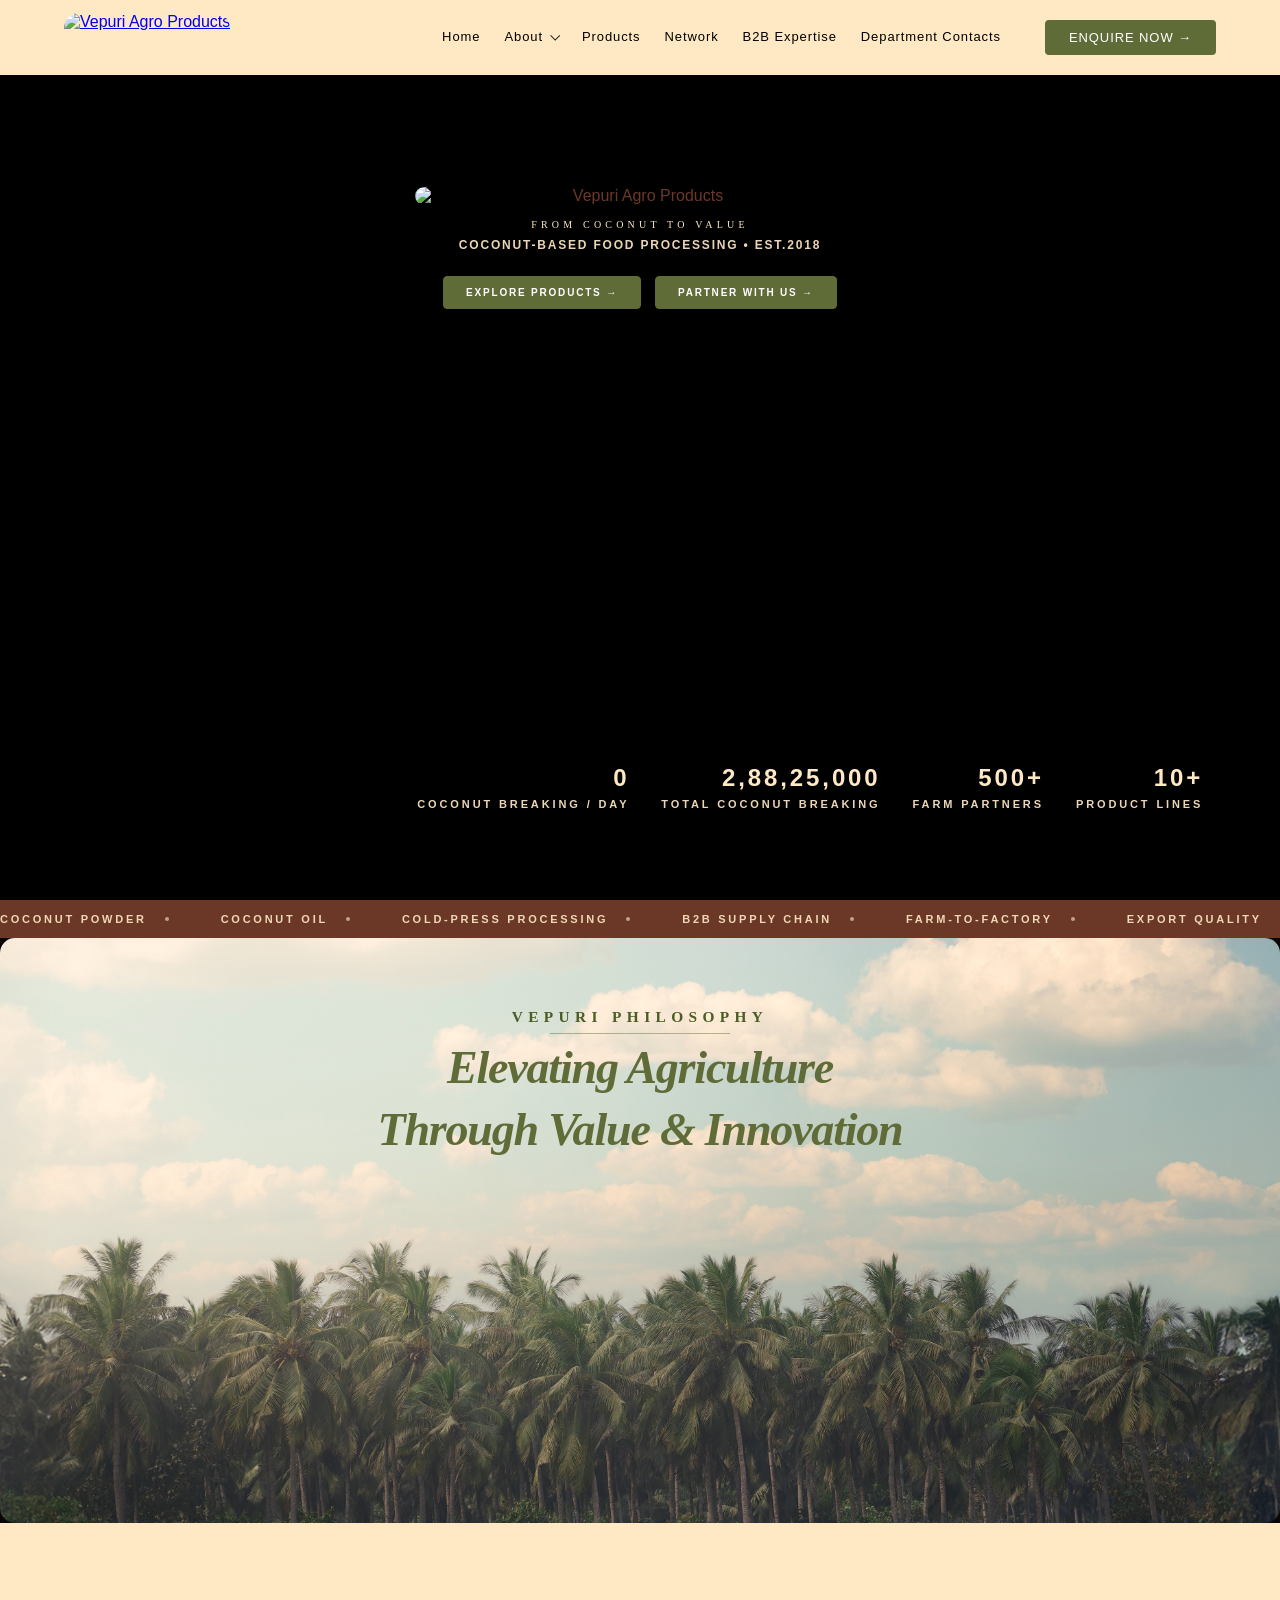
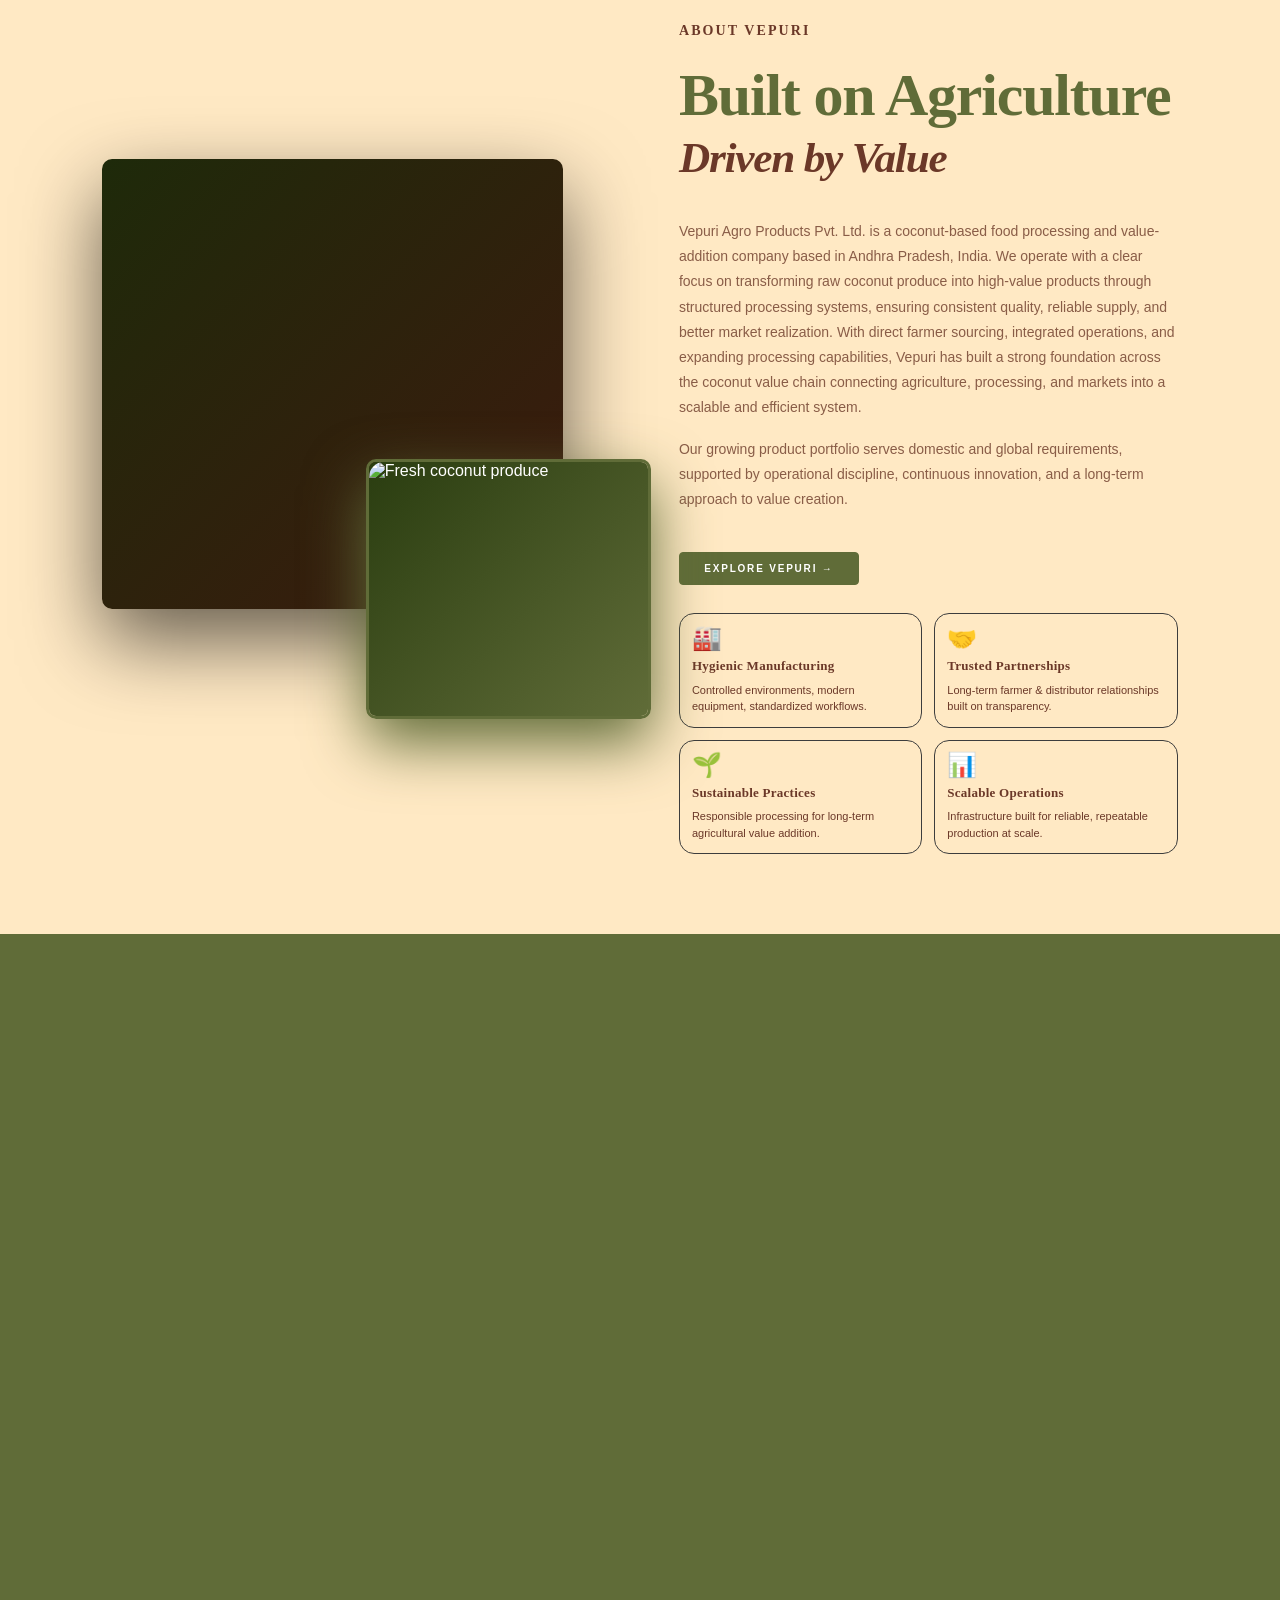
==== index.html @ f93cb101 "cta button fixed  updated" ====
<!DOCTYPE html>
<html lang="en">

<head>
  <meta charset="UTF-8">
  <meta name="viewport" content="width=device-width, initial-scale=1.0">
  <title>Vepuri Agro Products &ndash; From Coconut to Value</title>
  <meta name="description"
    content="Vepuri Agro Products &ndash; Premium coconut-based food processing company. Quality, trust, and innovation since 2018.">
  <script src="font-loader.js" defer></script>

  <link rel="stylesheet" href="footer-shared.css?v=1.01">
  <link rel="stylesheet" href="typography-shared.css?v=1.00">
  <link rel="stylesheet" href="index.css?v=1.01">
  <link rel="icon" type="image/png" href="assets/website%20tab%20icon.png">
</head>

<body>

  <!-- LOADER -->
  <div id="loader">
    <img class="ld-logo" src="assets/newlogo.png" alt="Vepuri Agro Products">
    <div class="ld-track">
      <div class="ld-fill"></div>
    </div>
  </div>

  <!-- NAV -->
  <nav id="nav">
    <div class="nav-logo">
      <a href="index.html"><img src="assets/newlogo.png" alt="Vepuri Agro Products" loading="eager" decoding="async"
          fetchpriority="high"></a>
    </div>
    <ul class="nav-links" id="navLinks">
      <li><a href="#hero">Home</a></li>
      <li class="has-submenu">
        <a href="#about">About<span class="dd-caret" aria-hidden="true"></span></a>
        <ul class="submenu">
          <li><a href="about-vepuri.html">About Vepuri</a></li>
          <li><a href="journey.html">Our Journey</a></li>
          <li><a href="vepuri-farms.html">Farms & Nurseries</a></li>
          <li><a href="brands.html">Our Brands</a></li>
        </ul>
      </li>
      <li><a href="product.html">Products</a></li>
      <li><a href="#network">Network</a></li>
      <li><a href="b2b-expertise.html">B2B Expertise</a></li>
      <li><a href="#dept-contacts">Department Contacts</a></li>
      <li><a href="#enquiryForm" class="nav-btn">ENQUIRE NOW &rarr;</a></li>
    </ul>
    <div class="hamburger" id="hbg" onclick="toggleNav()">
      <span></span><span></span><span></span>
    </div>
  </nav>

  <!-- HERO -->
  <section id="hero" class="hero-classic">
    <div class="hero-bg" aria-hidden="true">
      <img src="assets/hero.jpg" alt="Hero Background" class="hero-bg-fallback" loading="eager" decoding="async"
        fetchpriority="high">
      <video class="hero-bg-video" muted loop playsinline preload="auto" poster="assets/hero.jpg">
        <source src="assets/video/hero.mp4" type="video/mp4">
      </video>
    </div>
    <div class="hero-inner">
      <div class="hero-brand">
        <img class="hero-brand-logo" src="assets/newlogo.png" alt="Vepuri Agro Products" loading="eager"
          decoding="async" fetchpriority="high">
        <div class="hero-tagline-unified">
          <span class="tag-eye">FROM COCONUT TO VALUE</span>
          <p class="tag-sub">COCONUT-BASED FOOD PROCESSING &bull; EST.2018</p>
        </div>
      </div>
      <div class="hero-btns">
        <a href="#products" class="btn-p">Explore Products &rarr;</a>
        <a href="#enquiryForm" class="btn-o">Partner With Us &rarr;</a>
      </div>
    </div>
    <div class="hero-metrics">
      <div class="hero-metric">
        <span class="count" id="liveDailyCount">0</span>
        <small>Coconut Breaking / Day</small>
      </div>
      <div class="hero-metric">
        <span class="count" id="liveTotalCount">0</span>
        <small>Total Coconut Breaking</small>
      </div>
      <div class="hero-metric">
        <span class="count" data-target="500" data-suffix="+">0</span>
        <small>Farm Partners</small>
      </div>
      <div class="hero-metric">
        <span class="count" data-target="10" data-suffix="+">0</span>
        <small>Product Lines</small>
      </div>
    </div>
  </section>

  <!-- MARQUEE -->
  <div class="marquee-wrap">
    <div class="marquee-inner">
      <div class="mi">Coconut Powder<span class="mi-dot"></span></div>
      <div class="mi">Coconut Oil<span class="mi-dot"></span></div>
      <div class="mi">Cold-Press Processing<span class="mi-dot"></span></div>
      <div class="mi">B2B Supply Chain<span class="mi-dot"></span></div>
      <div class="mi">Farm-to-Factory<span class="mi-dot"></span></div>
      <div class="mi">Export Quality<span class="mi-dot"></span></div>
      <div class="mi">500+ Farmer Partners<span class="mi-dot"></span></div>
      <div class="mi">Hygienic Processing<span class="mi-dot"></span></div>
      <div class="mi">Coconut Powder<span class="mi-dot"></span></div>
      <div class="mi">Coconut Oil<span class="mi-dot"></span></div>
      <div class="mi">Cold-Press Processing<span class="mi-dot"></span></div>
      <div class="mi">B2B Supply Chain<span class="mi-dot"></span></div>
      <div class="mi">Farm-to-Factory<span class="mi-dot"></span></div>
      <div class="mi">Export Quality<span class="mi-dot"></span></div>
      <div class="mi">500+ Farmer Partners<span class="mi-dot"></span></div>
      <div class="mi">Hygienic Processing<span class="mi-dot"></span></div>
    </div>
  </div>



  <!-- FARM SHOWCASE -->
  <section class="farm-banner rv">
    <img src="assets/coconunt farm.jpg" alt="Vepuri Coconut Farm" loading="lazy">
    <div class="farm-content">
      <span class="farm-kicker" style="font-weight: 600;">VEPURI PHILOSOPHY</span>
      <h2 class="farm-title">
        <em style="color: var(--green) !important; font-weight: 600 !important; display: block;">Elevating Agriculture</em>
        <em style="color: var(--green) !important; font-weight: 600 !important; display: block;">Through Value & Innovation</em>
      </h2>
    </div>
  </section>



  <!-- ABOUT -->
  <section id="about" class="about-classic">
    <div class="about-grid">
      <div class="about-vis rvl">
        <div class="a-main">
          <video class="a-main-video" muted loop playsinline preload="none">
            <source src="assets/video/video-compress.mp4" type="video/mp4">
            Your browser does not support the video tag.
          </video>
        </div>
        <div class="a-sec">
          <img src="assets/images/For Slide3 small.jpg" alt="Fresh coconut produce" loading="lazy" decoding="async">
        </div>
      </div>
      <div class="about-copy rvr">
        <span class="eye" id="about-vepuri">ABOUT VEPURI</span>
        <h2 class="h2">Built on Agriculture<br><em>Driven by Value</em></h2>
        <p class="about-text">Vepuri Agro Products Pvt. Ltd. is a coconut-based food processing and value-addition
          company based in Andhra Pradesh, India.
          We operate with a clear focus on transforming raw coconut produce into high-value products through structured
          processing systems, ensuring consistent quality, reliable supply, and better market realization. With direct
          farmer sourcing, integrated operations, and expanding processing capabilities, Vepuri has built a strong
          foundation across the coconut value chain connecting agriculture, processing, and markets into a scalable and
          efficient system.
        </p>
        <p class="about-text">Our growing product portfolio serves domestic and global requirements, supported by
          operational discipline, continuous innovation, and a long-term approach to value creation.</p>
        <div class="about-cta">
          <a href="about-vepuri.html" class="btn-p">Explore Vepuri &rarr;</a>
        </div>
        <div class="about-cards">
          <article class="about-card">
            <div class="card-icon">🏭</div>
            <div class="card-title">Hygienic Manufacturing</div>
            <p>Controlled environments, modern equipment, standardized workflows.</p>
          </article>
          <article class="about-card">
            <div class="card-icon">🤝</div>
            <div class="card-title">Trusted Partnerships</div>
            <p>Long-term farmer & distributor relationships built on transparency.</p>
          </article>
          <article class="about-card">
            <div class="card-icon">🌱</div>
            <div class="card-title">Sustainable Practices</div>
            <p>Responsible processing for long-term agricultural value addition.</p>
          </article>
          <article class="about-card">
            <div class="card-icon">📊</div>
            <div class="card-title">Scalable Operations</div>
            <p>Infrastructure built for reliable, repeatable production at scale.</p>
          </article>
        </div>
      </div>
    </div>
  </section>



  <!-- PRODUCTS -->
  <section id="products">
    <div class="prod-head">
      <div class="rvl">
        <span class="eye">OUR PORTFOLIO</span>
        <h2 class="h2"><em style="color: var(--cream);">Product Range</em></h2>
      </div>
      <div class="rvr">
        <p>A curated range of coconut-based food products engineered for consistency, purity, and performance &mdash;
          designed
          for distributors, B2B buyers, and export partners.</p>
      </div>
    </div>
    <div class="prod-grid">
      <!-- 1 -->
      <a href="product.html?item=coconut-blossom-sugar" class="pc-modern rv d1">
        <img src="assets/products/blossom sugar.png" alt="Coconut Milk Powder" loading="lazy" decoding="async">
        <div class="pc-overlay">
          <div class="pc-label">FOOD GRADE</div>
          <h3 class="pc-title">blossom sugar </h3>
          <p class="pc-text">Finely processed desiccated coconut powder with consistent texture.</p>
        </div>
      </a>

      <!-- 2 -->
      <a href="product.html?item=virgin-coconut-oil" class="pc-modern rv d2">
        <img src="assets/products/oil.jpeg" alt="Virgin Coconut Oil" loading="lazy" decoding="async">
        <div class="pc-overlay">
          <div class="pc-label">PREMIUM GRADE</div>
          <h3 class="pc-title">Virgin Coconut Oil</h3>
          <p class="pc-text">Pure, cold-pressed coconut oil extracted from fresh coconuts.</p>
        </div>
      </a>

      <!-- 3 -->
      <a href="product.html?item=frozen-grated-coconut" class="pc-modern rv d3">
        <img src="assets/products/frozen gated.png" alt="Frozen Grated Coconut" loading="lazy" decoding="async">
        <div class="pc-overlay">
          <div class="pc-label">FROZEN FRESH</div>
          <h3 class="pc-title">Frozen Grated Coconut</h3>
          <p class="pc-text">Hygienically processed and frozen to preserve natural freshness.</p>
        </div>
      </a>

      <!-- 4 -->
      <a href="product.html?item=tender-coconut-water" class="pc-modern rv d1">
        <img src="assets/products/water.png" alt="Tender Coconut Water" loading="lazy" decoding="async">
        <div class="pc-overlay">
          <div class="pc-label">NATURAL HYDRATION</div>
          <h3 class="pc-title">Tender Coconut Water</h3>
          <p class="pc-text">Naturally refreshing water sourced from high-quality coconuts.</p>
        </div>
      </a>

      <!-- 5 -->
      <a href="product.html?item=coconut-milk-tin" class="pc-modern rv d2">
        <img src="assets/products/milk.png" alt="Coconut Milk Tin" loading="lazy" decoding="async">
        <div class="pc-overlay">
          <div class="pc-label">CANNED CONVENIENCE</div>
          <h3 class="pc-title">Coconut Milk</h3>
          <p class="pc-text">Smooth, rich, and consistent texture for culinary and industrial use.</p>
        </div>
      </a>

      <!-- 6 (View More) -->
      <a href="product.html?item=coconut-caned-milk" class="pc-modern pc-view-more rv d3">
        <div class="pc-more-content">
          <div class="pc-ico-more">📦</div>
          <h3 class="pc-title-more">Click here for<br>More Products &rarr;</h3>
          <p class="pc-text-more">Discover our complete portfolio of coconut-based excellence.</p>
        </div>
      </a>
    </div>

  </section>

  <!-- NETWORK -->
  <section id="network">
    <div class="net-inner">
      <div class="net-head">
        <div class="rvl">
          <span class="eye">OUR REACH</span>
          <h2 class="h2-ch"><em>A Trusted Network</em></h2>
        </div>
        <div class="rvr">
          <p>We work closely with farmers and distributors across regions, ensuring a strong and reliable coconut value
            chain built on long-term trust, transparency, and shared growth.</p>
        </div>
      </div>
      <div class="net-cards">
        <div class="nc rv d1">
          <div class="nc-ico">🌾</div>
          <h3>Farmer Partners</h3>
          <p>Direct sourcing from coconut farmers &mdash; fair pricing, quality control, and sustainable agricultural
            practice.</p>
            
          <div class="nc-num">500+</div>
        </div>
        <div class="nc rv d2">
          <div class="nc-ico">🌐</div>
          <h3>Export Presence</h3>
          <p>Building international channels to serve export buyers with certified, high-quality coconut products.</p>
          <div class="nc-num">10+</div>
        </div>
      </div>
    </div>
  </section>



  <!-- BRANDS -->
  <section id="brands">
    <div class="brands-home-inner">
      <div class="brands-home-head">
        <div class="rvl">
          <span class="eye">BRAND PORTFOLIO</span>
          <h2 class="h2" style="color: var(--cream) !important;"><em style="color: var(--cream);">Brand Ecosystem</em></h2>
        </div>
        <div class="rvr">
          <p>Vepuri Agro Products is building a focused brand ecosystem across coconut-based food, wellness, and
            emerging product categories. Each brand is developed with a clear purpose from large-scale value-added
            products to consumer-facing innovations all rooted in a single objective: creating value from coconut at
            every level.</p>
        </div>
      </div>

      <div class="brands-home-grid">
        <!-- Brand 1: Coasta Naturals -->
        <a href="brands.html" class="bh-card rv d1">
          <div class="bh-media" style="background: #fff;"><img src="assets/brands/brand1.jpg" alt="Coasta Naturals"
              width="600" height="360" loading="lazy" decoding="async">
          </div>
          <div class="bh-content">
            <span class="bh-tag">BULK & INDUSTRIAL</span>
            <h3>Coasta Naturals</h3>
            <p><strong>Role:</strong> Bulk product brand focused on high quality coconut-based ingredients for
              industrial supply chains.</p>
          </div>
        </a>
        <!-- Brand 2: Cocomunzzz -->
        <a href="brands.html" class="bh-card rv d2">
          <div class="bh-media"><img src="assets/brands/cocomunzz.jpeg" alt="Cocomunzzz" width="600" height="360"
              loading="lazy" decoding="async"></div>
          <div class="bh-content">
            <span class="bh-tag">CONSUMER RETAIL</span>
            <h3>Cocomunzzz</h3>
            <p><strong>Role:</strong> Consumer focused brand delivering modern coconut products designed for everyday
              lifestyle.</p>
          </div>
        </a>
        <!-- Brand 3: The Coconut Dairy -->
        <a href="brands.html" class="bh-card rv d3">
          <div class="bh-media"><img src="assets/brands/b3.jpg" alt="The Coconut Dairy" width="600" height="360"
              loading="lazy" decoding="async"></div>
          <div class="bh-content">
            <span class="bh-tag">PLANT-BASED DAIRY</span>
            <h3>The Coconut Dairy</h3>
            <p><strong>Role:</strong> Innovation led brand developing next generation dairy alternatives and
              future-ready food applications.</p>
          </div>
        </a>
        <!-- Brand 4: Vepuri Farms & Nurseries -->
        <a href="vepuri-farms.html" class="bh-card rv d1">
          <div class="bh-media"><img src="assets/brands/4.jpg" alt="Vepuri Farms & Nurseries" width="600" height="360"
              loading="lazy" decoding="async"></div>
          <div class="bh-content">
            <span class="bh-tag">FARM-LEVEL INTEGRATION</span>
            <h3>Vepuri Farms & Nurseries</h3>
            <p><strong>Role:</strong> Supplying high-quality coconut saplings and building long-term farmer partnerships
              through a buy-back model.</p>
          </div>
        </a>
      </div>

      <div class="brands-cta-wrap rv" style="margin-top: 60px; text-align: center;">
        <a href="brands.html" class="btn-p btn-light">Explore Ecosystem &rarr;</a>
      </div>
    </div>
  </section>

  <!-- ACHIEVEMENTS -->
  <section id="achievements">
    <div class="ach-grid">
      <div>
        <span class="eye rv">OUR JOURNEY</span>
        <h2 class="h2-ch">Milestones That<br><em>Define us</em></h2>
        <div class="sline rv d2"></div>
        <div class="journey-summary rv">
          <p class="ti-desc">Vepuri Agro Products has grown through a focused and disciplined journey from a regional
            coconut processing operation to a value-added enterprise serving wider domestic and international markets.
          </p>
          <p class="ti-desc">Our progress is built on integrated sourcing, modernized processing systems, quality
            consistency,
            and continuous product diversification that creates long-term value for farmers, partners, and customers.
          </p>
          <a class="ti-cta" href="journey.html">Explore our Journey &rarr;</a>
        </div>
      </div>
      <div class="ach-right rvr">
        <div class="ach-img">
          <img src="assets/milestone.jpg" alt="Vepuri Agro Products" loading="lazy" decoding="async">
          <div class="ach-img-ov"></div>
        </div>
        <div class="counters">
          <div class="cb">
            <div class="cb-n" data-target="8">0</div>
            <div class="cb-l">Years in Business</div>
          </div>
          <div class="cb">
            <div class="cb-n" data-target="500">0</div>
            <div class="cb-l">Farmer Partners</div>
          </div>
          <div class="cb">
            <div class="cb-n" data-target="10">0</div>
            <div class="cb-l">Product Categories</div>
          </div>
        </div>
      </div>
    </div>
  </section>

  <!-- CONTRACT MANUFACTURE OVERHAUL -->
  <!-- B2B EXPERTISE TEASER -->
  <section id="contract-mfg" class="cm-section" style="background: var(--green);">
    <div class="cm-hero rv" style="background: transparent;">
      <div class="cm-hero-top">
        <span class="eye" style="color: var(--cream);">B2B Expertise</span>
        <h2 class="h2">
          <em style="color: var(--cream) !important;font-size: 55px;">Contract Manufacturing & Partnerships</em></h2>
        <div class="sline" style="margin: 0 auto 30px; background: var(--cream);"></div>
      </div>
      <div class="cm-hero-grid" style="text-align: center; display: block;">
        <p style="color: #fff; max-width: 800px; margin: 0 auto 40px;">
          Vepuri Agro Products offers end-to-end contract manufacturing and strategic partnership models for domestic
          and global brands. Our structured value chain ensures repeat quality and operational excellence.
        </p>
        <div class="cm-cta-wrap">
          <a href="b2b-expertise.html" class="btn-p btn-light">Explore B2B Expertise &rarr;</a>
        </div>
      </div>
    </div>
  </section>

  <!-- DEPARTMENTAL CONTACTS -->
  <section id="dept-contacts" class="dept-contacts-sec rv">
    <div class="dept-inner">
      <div class="dept-head">
        <span class="eye" style="color: var(--green) !important;">DEPARTMENTAL ENQUIRIES</span>
        <h2 class="h2" style="margin-bottom: 20px; color: #6b3828 !important;">Direct Connect</h2>
        <div class="sline" style="margin: 0 0 50px;"></div>
      </div>
      <div class="dept-grid">
        <div class="dept-card">
          <div class="dept-card-inner">
            <span class="dept-tag">Primary Contact</span>
            <h3>B2B & Operations</h3>
            <h3 style="color: #6b3828 ;">Sai Sharath</h3>
            <p class="dept-role">Head, B2B, Horeca & India operations, International business</p>
            <div class="dept-info">
              <a href="tel:9705607044" class="dept-tel">📞 +91 97056 07044</a>
              <a href="https://mail.google.com/mail/?view=cm&fs=1&to=saisharath.m@vepuriagro.com" target="_blank"
                class="dept-mail">✉️ saisharath.m@vepuriagro.com</a>
            </div>
            <div class="dept-actions">
              <a href="tel:9705607044" class="dept-btn">Call Now</a>
            </div>
          </div>
        </div>
        <div class="dept-card">
          <div class="dept-card-inner">
            <span class="dept-tag">Office Support</span>
            <h3>General Enquiries</h3>
            <h3 style="color: #6b3828;">Vepuri HQ Landline</h3>
            <p class="dept-role">Admin & Support Helpdesk</p>
            <div class="dept-info">
              <a href="tel:+9108662487421" class="dept-tel">📞 +91 0866 2487421</a>
              <a href="https://mail.google.com/mail/?view=cm&fs=1&to=info@vepuriagro.com" target="_blank"
                class="dept-mail">✉️ info@vepuriagro.com</a>
            </div>
            <div class="dept-actions">
              <a href="tel:+9108662487421" class="dept-btn">Dial Landline &rarr;</a>
            </div>
          </div>
        </div>
      </div>
    </div>
  </section>

  <!-- CONTACT -->
  <section id="contact" style="scroll-margin-top: 80px;">
    <div class="rv">
      <span class="eye">GET IN TOUCH</span>
      <h2 class="h2" style="color: var(--cream);">Let's Build Together</h2>
      <div class="sline"></div>
    </div>
    <div class="contact-grid">
      <div class="cinfo rvl">
        <h3 style="font-family: 'Cormorant Garamond', serif !important; color: #6b3828;"><em>Ready to Partner with
            Vepuri?</em></h3>
        <p>Whether you're a distributor, B2B buyer, export partner, or coconut supplier.</p>
        <div class="cd">
          <div class="cd-ico">📦</div>
          <div>
            <div class="cd-l">Products Enquiry</div>
            <div class="cd-v">Bulk orders, pricing &amp; samples</div>
          </div>
        </div>
        <div class="cd">
          <div class="cd-ico">🤝</div>
          <div>
            <div class="cd-l">Partnership</div>
            <div class="cd-v">Distribution &amp; supply agreements</div>
          </div>
        </div>
        <div class="cd">
          <div class="cd-ico">🌐</div>
          <div>
            <div class="cd-l">Export & Certifications</div>
            <div class="cd-v">ISO 9001, 22000 &bull; FSSC 22000 &bull; GMP &bull; CDB Registered</div>
          </div>
        </div>
        <div class="cd">
          <div class="cd-ico">📍</div>
          <div>
            <div class="cd-l">Office Locations</div>
            <div class="cd-v">Vijayawada &bull; Hyderabad</div>
          </div>
        </div>
        <div class="office-maps" aria-label="Office location maps">
          <div class="omap">
            <div class="omap-t">Vijayawada Office</div>
            <iframe title="Vijayawada office map"
              src="https://www.google.com/maps/embed?pb=!1m18!1m12!1m3!1d3825.5228530599484!2d80.6636255!3d16.499681!2m3!1f0!2f0!3f0!3m2!1i1024!2i768!4f13.1!3m3!1m2!1s0x3a35fb35a3d9ad67%3A0x463fdc3afe07866c!2sCOCO%20MUNZZZ%20THE%20COCONUT%20CAFE!5e0!3m2!1sen!2sin!4v1776874702041!5m2!1sen!2sin"
              allowfullscreen="" loading="lazy" referrerpolicy="no-referrer-when-downgrade" style="border:0;"></iframe>
          </div>
          <div class="omap">
            <div class="omap-t">Hyderabad Office</div>
            <iframe title="Hyderabad office map"
              src="https://www.google.com/maps/embed?pb=!1m18!1m12!1m3!1d3804.8648088763316!2d78.46534254945985!3d17.51396578594736!2m3!1f0!2f0!3f0!3m2!1i1024!2i768!4f13.1!3m3!1m2!1s0x3bcb900462d2deb1%3A0xbdcccd7ceee13080!2s02%2C%20Pipe%20Line%20Rd%2C%20Sriram%20Nagar%2C%20Subhash%20Nagar%2C%20Jeedimetla%2C%20Hyderabad%2C%20Telangana%20500067!5e0!3m2!1sen!2sin!4v1777105737218!5m2!1sen!2sin"
              allowfullscreen="" loading="lazy" referrerpolicy="no-referrer-when-downgrade" style="border:0;"></iframe>
          </div>
        </div>
        <div class="cd">
          <div class="cd-ico">🕐</div>
          <div>
            <div class="cd-l">Business Hours</div>
            <div class="cd-v">Mon&ndash;Sat &middot; 9:30 AM &ndash; 6:30 PM</div>
          </div>
        </div>
        <div class="social-title">Connect With Us</div>
        <div class="social-links">
          <a href="https://www.instagram.com/vepuriagro" class="sl sl-ig" title="Instagram">
            <svg viewBox="0 0 24 24">
              <path
                d="M12 2.163c3.204 0 3.584.012 4.85.07 3.252.148 4.771 1.691 4.919 4.919.058 1.265.069 1.645.069 4.849 0 3.205-.012 3.584-.069 4.849-.149 3.225-1.664 4.771-4.919 4.919-1.266.058-1.644.07-4.85.07-3.204 0-3.584-.012-4.849-.07-3.26-.149-4.771-1.699-4.919-4.92-.058-1.265-.07-1.644-.07-4.849 0-3.204.013-3.583.07-4.849.149-3.227 1.664-4.771 4.919-4.919 1.266-.057 1.645-.069 4.849-.069zm0-2.163c-3.259 0-3.667.014-4.947.072-4.358.2-6.78 2.618-6.98 6.98-.059 1.281-.073 1.689-.073 4.948 0 3.259.014 3.668.072 4.948.2 4.358 2.618 6.78 6.98 6.98 1.281.058 1.689.072 4.948.072 3.259 0 3.668-.014 4.948-.072 4.354-.2 6.782-2.618 6.979-6.98.059-1.28.073-1.689.073-4.948 0-3.259-.014-3.667-.072-4.947-.196-4.354-2.617-6.78-6.979-6.98-1.281-.059-1.69-.073-4.949-.073zm0 5.838c-3.403 0-6.162 2.759-6.162 6.162s2.759 6.163 6.162 6.163 6.162-2.759 6.162-6.163c0-3.403-2.759-6.162-6.162-6.162zm0 10.162c-2.209 0-4-1.79-4-4 0-2.209 1.791-4 4-4s4 1.791 4 4c0 2.21-1.791 4-4 4zm6.406-11.845c-.796 0-1.441.645-1.441 1.44s.645 1.44 1.441 1.44c.795 0 1.439-.645 1.439-1.44s-.644-1.44-1.439-1.44z" />
            </svg>
          </a>

          <a href="https://mail.google.com/mail/?view=cm&fs=1&to=info@vepuriagro.com" target="_blank" class="sl sl-gm"
            title="Gmail / Email">
            <svg viewBox="0 0 24 24">
              <path
                d="M24 5.457v13.909c0 .904-.732 1.636-1.636 1.636h-3.819V11.73L12 16.64l-6.545-4.91v9.273H1.636A1.636 1.636 0 010 19.366V5.457c0-2.023 2.309-3.178 3.927-1.964L12 9.73l8.073-6.237C21.69 2.279 24 3.434 24 5.457z" />
            </svg>
          </a>
          <a href="https://www.linkedin.com/company/vepuri-agro-products/" class="sl sl-li" title="LinkedIn">
            <svg viewBox="0 0 24 24">
              <path
                d="M20.447 20.452h-3.554v-5.569c0-1.328-.027-3.037-1.852-3.037-1.853 0-2.136 1.445-2.136 2.939v5.667H9.351V9h3.414v1.561h.046c.477-.9 1.637-1.85 3.37-1.85 3.601 0 4.267 2.37 4.267 5.455v6.286zM5.337 7.433a2.062 2.062 0 01-2.063-2.065 2.064 2.064 0 112.063 2.065zm1.782 13.019H3.555V9h3.564v11.452zM22.225 0H1.771C.792 0 0 .774 0 1.729v20.542C0 23.227.792 24 1.771 24h20.451C23.2 24 24 23.227 24 22.271V1.729C24 .774 23.2 0 22.222 0h.003z" />
            </svg>
          </a>

          <a href="https://www.youtube.com/@cocomunzzz" class="sl sl-yt" title="YouTube">
            <svg viewBox="0 0 24 24">
              <path
                d="M23.495 6.205a3.007 3.007 0 00-2.088-2.088c-1.87-.501-9.396-.501-9.396-.501s-7.507-.01-9.396.501A3.007 3.007 0 00.527 6.205a31.247 31.247 0 00-.522 5.805 31.247 31.247 0 00.522 5.783 3.007 3.007 0 002.088 2.088c1.868.502 9.396.502 9.396.502s7.506 0 9.396-.502a3.007 3.007 0 002.088-2.088 31.247 31.247 0 00.5-5.783 31.247 31.247 0 00-.5-5.805zM9.609 15.601V8.408l6.264 3.602z" />
            </svg>
          </a>
        </div>
      </div>
      <div class="eform rvr">
        <form id="enquiryForm" action="https://formsubmit.co/vepurigroup@gmail.com" method="POST">
          <input type="hidden" name="_captcha" value="false">
          <input type="hidden" name="_subject" value="New Enquiry from Vepuri Website">
          <input type="hidden" name="_template" value="table">
          <input type="text" name="_honey" style="display:none">
          <div id="formContent">
            <h3><em>Send an Enquiry</em></h3>
            <div class="frow">
              <div class="fg"><label>Full Name</label><input type="text" name="Full Name" id="fn"
                  placeholder="Your name" required></div>
              <div class="fg"><label>Phone</label><input type="tel" name="Phone" id="fp" placeholder="+91 XXXXX XXXXX"
                  oninput="this.value = this.value.replace(/[^0-9]/g, '')" required></div>
            </div>
            <div class="fg"><label>Email Address</label><input type="email" name="Email" id="fe"
                placeholder="you@company.com" required></div>
            <div class="fg">
              <label>Business Type</label>
              <select name="Business Type" id="ft" required>
                <option value="">Select your category</option>
                <option>Distributor</option>
                <option>Retailer / Reseller</option>
                <option>B2B Buyer / Manufacturer</option>
                <option>Export Partner</option>
                <option>Farmer / Supplier</option>
                <option>Saplings Partners</option>
                <option>Other</option>
              </select>
            </div>
            <div class="fg"><label>Message</label><textarea name="Message" id="fm"
                placeholder="Tell us about your requirement..." required></textarea></div>
            <button type="submit" class="btn-sub">Submit Enquiry &rarr;</button>
          </div>
        </form>
        <div class="fsuccess" id="fSuccess">
          <div class="fsuccess-ico">✅</div>
          <h4>Enquiry Received!</h4>
          <p>Our team will reach out within 1&ndash;2 business days.</p>
        </div>
      </div>
    </div>
  </section>

  <!-- FOOTER -->
  <footer>
    <div class="fg2">
      <div>
        <a href="index.html"><img class="f-logo" src="assets/newlogo.png" alt="Vepuri Agro Products" loading="lazy"
            decoding="async"></a>
        <p class="fb-txt">A coconut-based food processing company building value through innovation, integrity, and
          industry-grade quality since 2018.</p>
      </div>
      <div class="fc">
        <h4>Navigation</h4>
        <ul>
          <li><a href="index.html#hero">Home</a></li>
          <li><a href="about-vepuri.html">About</a></li>
          <li><a href="journey.html">Journey</a></li>
          <li><a href="product.html">Products</a></li>
          <li><a href="index.html#network">Network</a></li>
          <li><a href="brands.html">Brands</a></li>
          <li><a href="b2b-expertise.html">B2B Expertise</a></li>
          <li><a href="index.html#dept-contacts">Department Contacts</a></li>
          <li><a href="product.html">Explore Products</a></li>
        </ul>
      </div>
      <div class="fc">
        <h4>Products</h4>
        <ul>
          <li><a href="product.html">Coconut Powder</a></li>
          <li><a href="product.html">Coconut Oil</a></li>
          <li><a href="product.html">Coconut Derivatives</a></li>
          <li><a href="index.html#enquiryForm">Request Sample</a></li>
          <li><a href="index.html#enquiryForm">Bulk Enquiry</a></li>
        </ul>
      </div>
      <div class="fnl">
        <h4>Stay Updated</h4>
        <p>Get updates on products, partnerships & industry news from Vepuri.</p>
        <form id="newsletterForm" action="https://formsubmit.co/vepurigroup@gmail.com" method="POST">
          <input type="hidden" name="_captcha" value="false">
          <input type="hidden" name="_subject" value="New Newsletter Subscriber - Vepuri">
          <input type="hidden" name="_template" value="table">
          <input type="hidden" name="_autoresponse"
            value="Welcome to Vepuri Agro Products! Thank you for subscribing. You'll now receive updates on our products, partnerships, and industry news. Stay connected with us at vepuriagro.com">
          <input type="text" name="_honey" style="display:none">
          <div class="nl-row" id="nlRow">
            <input type="email" name="email" placeholder="your@email.com" required>
            <button type="submit">&rarr;</button>
          </div>
        </form>
        <div id="nlSuccess" style="display:none; color:#96AC38; font-weight:600; margin-top:10px;">Welcome! You're
          subscribed.</div>
      </div>
    </div>
    <div class="fbot">
      <p class="fbot-copy">&copy; 2026 Vepuri Agro Products. All rights reserved.</p>
      <p class="fbot-tag">Designed and Developed by <a href="https://firstlook.digital/" target="_blank"
          style="text-decoration: none; font-weight: 700;"><span style="color: #ff6d1f;">F</span><span
            style="color: #222222;">1</span><span style="color: #ff6d1f;">RST</span><span
            style="color: #222222;">LOOK</span></a></p>
    </div>
  </footer>

  <script src="performance-boost.js" defer></script>
  <script src="products-config.js" defer></script>
  <script src="index.js" defer></script>
</body>

</html>
---- footer-shared.css ----
/*
 * footer-shared.css
 * Exact copy of the homepage footer styles from index.css.
 * Linked in: brands.html, product.html, about-vepuri.html, journey.html, b2b-expertise.html
 * DO NOT edit this file independently — keep in sync with the footer section of index.css.
 */

:root {
  --green: #606c38;
  --brown: #3d1a0e;
  --brown2: #3d1a0e;
  --black: #0a0604;
  --cream: #ffe9c4;
  --site-font: 'Cormorant Garamond', serif;
  --body-font: 'Outfit', sans-serif;
}

/* -- FOOTER -- */
footer {
  background: var(--cream); /* Warm cream background */
  padding: 80px 8% 30px;
  border-top: 1px solid rgba(0, 0, 0, 0.08);
  color: #1a1a1a;
}

.fg2 {
  display: grid;
  grid-template-columns: 1.5fr 1fr 1fr 1.5fr; /* Re-balanced for 4 columns */
  gap: 60px;
  margin-bottom: 60px;
}

.f-logo {
  display: block;
  width: 200px;
  height: auto;
  margin-bottom: 25px;
}

.fb-txt {
  font-family: var(--body-font);
  font-size: 14px;
  color: #444;
  line-height: 1.7;
  max-width: 300px;
}

.fc h4 {
  font-family: var(--body-font);
  font-size: 15px;
  font-weight: 700;
  color: #000;
  margin-bottom: 25px;
  text-transform: uppercase;
  letter-spacing: 0.05em;
}

.fc ul {
  list-style: none;
  padding: 0;
  margin: 0;
}

.fc li {
  margin-bottom: 12px;
}

.fc a {
  text-decoration: none;
  font-family: var(--body-font);
  font-size: 14px;
  color: #555;
  transition: all 0.25s ease;
}

.fc a:hover {
  color: var(--green);
  padding-left: 4px;
}

.fnl h4 {
  font-family: var(--body-font);
  font-size: 15px;
  font-weight: 700;
  color: #000;
  margin-bottom: 20px;
  text-transform: uppercase;
  letter-spacing: 0.05em;
}

.fnl p {
  font-family: var(--body-font);
  font-size: 14px;
  color: #555;
  margin-bottom: 20px;
  line-height: 1.6;
}

.nl-row {
  display: flex;
  background: #fff;
  border: 1px solid #ddd;
  border-radius: 6px;
  overflow: hidden;
  transition: border-color 0.3s ease;
}

.nl-row:focus-within {
  border-color: var(--green);
}

.nl-row input {
  flex: 1;
  padding: 14px 18px;
  border: none;
  background: transparent;
  font-family: var(--body-font);
  font-size: 14px;
  outline: none;
  color: #000;
}

.nl-row button {
  padding: 0 20px;
  background: var(--green);
  color: #fff;
  border: none;
  cursor: pointer;
  font-size: 18px;
  transition: background 0.3s ease;
  display: flex;
  align-items: center;
  justify-content: center;
}

.nl-row button:hover {
  background: #4a5428;
}

.fbot {
  display: flex;
  justify-content: space-between;
  align-items: center;
  padding-top: 30px;
  border-top: 1px solid rgba(0, 0, 0, 0.08);
}

.fbot-copy {
  font-family: var(--body-font);
  font-size: 13px;
  color: #777;
}

.fbot-tag {
  font-family: var(--body-font);
  font-size: 13px;
  color: #777;
}

/* -- RESPONSIVE -- */
@media (max-width: 1100px) {
  .fg2 {
    grid-template-columns: 1fr 1fr;
    gap: 50px;
  }
  .fb-txt {
    max-width: 100%;
  }
}

@media (max-width: 650px) {
  footer {
    padding: 60px 6% 30px;
    text-align: center;
  }
  .fg2 {
    grid-template-columns: 1fr;
    gap: 40px;
  }
  .f-logo {
    margin: 0 auto 25px;
  }
  .nl-row {
    max-width: 400px;
    margin: 0 auto;
  }
  .fbot {
    flex-direction: column;
    gap: 15px;
    text-align: center;
  }
}
---- typography-shared.css ----
:root {
  --site-font: 'Cormorant Garamond', serif;
  --body-font: 'Outfit', sans-serif;
  --accent-font: 'Spectral', serif;
}

h1, h2, h3, h4, h5, h6 {
  font-family: var(--site-font);
}

body, p, li, span, a, input, button {
  font-family: var(--body-font);
}

em {
  font-family: var(--accent-font) !important;
  font-style: italic;
}

/* Specific Section Typography Fixes */
.about-hero h2,
.vision-sec h2,
.philosophy-sec h2,
.award-copy h3,
.article-copy h3,
.gallery-header h2 {
  font-family: var(--site-font) !important;
  font-weight: 500;
  text-transform: none;
  letter-spacing: normal;
}

.eye,
.g-tag,
.article-tag,
.award-num {
  font-family: var(--body-font) !important;
  font-weight: 700;
  letter-spacing: 0.15em;
  text-transform: uppercase;
}

.article-link,
.gallery-btn {
  font-family: var(--body-font) !important;
  font-weight: 600;
  text-transform: uppercase;
  letter-spacing: 0.05em;
}

/* Site-wide editorial styles */
h2 em {
  display: inline;
  font-size: inherit;
  margin-top: 0;
}

.journey-page h1 em {
  font-size: clamp(48px, 8vw, 120px) !important;
  line-height: 0.85;
}

.journey-kicker {
  font-family: var(--accent-font) !important;
}

#nav,
#nav a,
#nav .nav-btn,
footer,
footer a,
.fc h4,
.fnl h4,
.fbot,
.fbot-copy,
.fbot-tag {
  font-family: var(--body-font);
}

/* Global Border Radius - Images & Cards */
img:not(.mi-dot):not(.a-badge):not(.cb-n):not(.cb):not(.circle):not(.dot):not(.award-img):not(.bh-card img),
[class*="card"]:not(.bh-card),
.pc-modern,
.dept-card,
.bg-paper,
.bg-glass,
.sapling-card {
  border-radius: 15px !important;
}

/* Preserve Circular Images */
.mi-dot, 
.a-badge, 
.cb-n, 
.cb, 
.circle, 
.dot,
.event-media img,
.team-member-media img,
.award-img {
  border-radius: 50% !important;
}

/* RESPONSIVE: Standardize heading sizes for mobile */
@media (max-width: 768px) {
  .hero-title, .h2, .h2-ch, .farm-title,
  .section-header h1, .section-header h2,
  .a-hero h1, .av-copy h1, .team-gov-head h1,
  .b-hero h1, .farm-hero h1, .op-head h2, .b-item-copy h2, 
  .p-showcase h1, .journey-head h1 {
    font-size: 40px !important;
    line-height: 1.1 !important;
    letter-spacing: -0.01em !important;
  }
  
  h1 em, h2 em, h3 em,
  .section-header h1 em, .section-header h2 em,
  .a-hero h1 em, .av-copy h1 em {
    font-size: 0.9em !important;
  }
}
---- index.css ----
:root {
  --green: #606c38;
  --green2: #606c38;
  --green3: #606c38;
  --brown: #6b3828;
  --brown2: #4c2318;
  --cream: #ffe9c4;
  --white: #ffffff;
    --black: #0a0604;
    --site-font: 'Cormorant Garamond', serif;
    --body-font: 'Outfit', sans-serif;
    --accent-font: 'Spectral', serif;
  --kicker-color: #6b3828;
}

/* PERFORMANCE: Render segments only when visible */
section {
  content-visibility: auto;
  contain-intrinsic-size: 1px 500px;
}

#hero, nav, footer {
  content-visibility: visible;
}

* {
  margin: 0;
  padding: 0;
  box-sizing: border-box;
  font-family: var(--body-font);
  overflow-wrap: break-word;
}

body,
button,
input,
select,
textarea {
  font-family: var(--body-font);
}

h1,
h2,
h3,
h4 {
  font-family: var(--site-font);
  font-weight: 500;
}

/* Typographic System: Subheadings & Kickers */
h1,
.hero-title {
  font-family: 'Cormorant Garamond', serif !important;
  font-size: clamp(36px, 10vw, 124px);
  font-weight: 800;
  line-height: 0.95;
  letter-spacing: -0.02em;
}

h1 em,
h2 em,
h3 em,
.c-title em {
  font-family: 'Spectral', serif !important;
  color: var(--kicker-color);
  display: inline;
  font-style: italic;
  text-transform: none;
  font-weight: 700;
  font-size: 0.72em;
}

.eye,
.about-kicker,
.c-eye,
.tag-eye,
.p-eye,
.p-kicker {
  font-family: 'Spectral', serif !important;
  text-transform: uppercase;
  font-weight: 700;
  font-size: 14px;
  letter-spacing: 0.15em;
  font-style: normal;
  display: block;
  margin-bottom: 12px;
  color: var(--cream) !important;
}

html {
  scroll-behavior: smooth;
  overflow-x: hidden
}

body {
  font-family: var(--body-font);
  background: var(--black);
  color: var(--white);
  overflow-x: hidden;
  overflow-y: auto
}

/* Skip heavy paint/layout for below-fold sections until needed */
#about,
#products,
#network,
#brands,
#achievements,
#contract-mfg,
#dept-contacts,
#contact,
footer {
  content-visibility: auto;
  contain-intrinsic-size: 800px;
}

/* -- LOADER -- */
#loader {
  position: fixed;
  inset: 0;
  background: var(--black);
  z-index: 9999;
  display: flex;
  flex-direction: column;
  align-items: center;
  justify-content: center;
  transition: opacity 0.6s, visibility 0.6s
}

#loader.gone {
  opacity: 0;
  visibility: hidden;
  pointer-events: none
}

.ld-logo {
  width: clamp(200px, 65vw, 360px);
  height: auto;
  display: block;
  opacity: 0;
  animation: fadeUp .15s .10s forwards
}

.ld-sub {
  font-size: 10px;
  letter-spacing: .45em;
  text-transform: uppercase;
  color: var(--green);
  margin-top: 10px;
  opacity: 0;
  animation: fadeUp .7s .5s forwards
}

.ld-track {
  width: 180px;
  height: 1px;
  background: rgba(255, 255, 255, .08);
  margin-top: 36px;
  overflow: hidden;
  opacity: 0;
  animation: fadeUp .4s .4s forwards
}

.ld-fill {
  height: 100%;
  background: var(--green);
  width: 0;
  animation: fill 1.4s .5s ease forwards
}

@keyframes fill {
  to {
    width: 100%
  }
}

@keyframes fadeUp {
  from {
    opacity: 0
  }

  to {
    opacity: 1
  }
}

/* -- NAV -- */
nav {
  position: fixed;
  top: 0;
  width: 100%;
  z-index: 1000;
  padding: 0 5%;
  height: 75px;
  display: flex;
  align-items: center;
  justify-content: space-between;
  background: #ffe9c4;
  box-shadow: 0 2px 16px rgba(0, 0, 0, .08);
  transition: box-shadow .4s;
  max-width: 100vw;
}

nav.scrolled {
  box-shadow: 0 4px 24px rgba(0, 0, 0, .14)
}

.nav-logo img {
  height: 50px;
  width: auto;
  display: block
}

.nav-links {
  display: flex;
  align-items: center;
  justify-content: flex-end;
  gap: 24px;
  list-style: none;
  margin-left: auto
}

.nav-links>li {
  position: relative;
  display: flex;
  align-items: center
}

.nav-links>li:last-child {
  margin-left: 10px
}

.nav-links a {
  text-decoration: none;
  font-family: var(--body-font);
  font-size: 13px;
  font-weight: 400;
  letter-spacing: .07em;
  color: #000000;
  transition: color .25s;
  position: relative;
  padding-bottom: 2px
}

.nav-links a::after {
  content: '';
  position: absolute;
  bottom: 0;
  left: 0;
  width: 0;
  height: 1px;
  background: var(--green);
  transition: width .3s
}

.nav-links a:hover {
  color: #000000
}

.nav-links a:hover::after {
  width: 100%
}

.has-submenu>a {
  display: inline-flex;
  align-items: center;
  gap: 6px
}

.dd-caret {
  width: 7px;
  height: 7px;
  border-right: 1.6px solid rgba(0, 0, 0, .85);
  border-bottom: 1.6px solid rgba(0, 0, 0, .85);
  transform: rotate(45deg) translateY(-1px);
  transform-origin: center;
  display: inline-block;
  flex-shrink: 0;
  margin-left: 2px
}

.submenu {
  position: absolute;
  top: calc(100% + 11px);
  left: 0;
  min-width: 260px;
  padding: 8px;
  list-style: none;
  background: #fff;
  border: 1px solid rgba(96, 108, 56, .12);
  box-shadow: 0 16px 38px rgba(0, 0, 0, .11);
  opacity: 0;
  visibility: hidden;
  transform: translateY(8px);
  transition: opacity .22s, transform .22s, visibility .22s;
  z-index: 1005
}

.submenu a {
  display: block;
  width: 100%;
  padding: 10px 12px;
  line-height: 1.35;
  font-size: 12px;
  font-weight: 400;
  letter-spacing: .03em;
  text-transform: none;
  color: rgba(0, 0, 0, .9)
}

.submenu a::after {
  display: none
}

.submenu a:hover {
  background: rgba(96, 108, 56, .1);
  color: #3a4a28
}

.has-submenu:hover .submenu,
.has-submenu:focus-within .submenu {
  opacity: 1;
  visibility: visible;
  transform: translateY(0)
}

.nav-btn {
  background: #606c38 !important;
  color: #fff !important;
  padding: 10px 24px !important;
  border-radius: 4px;
  font-family: var(--body-font);
  font-size: 13px;
  font-weight: 700;
  letter-spacing: .05em;
  text-decoration: none;
  transition: all .3s ease;
  display: inline-block;
  margin-left: 10px;
}

.nav-btn:hover {
  background: #4a542b !important;
  transform: translateY(-2px);
  box-shadow: 0 4px 12px rgba(0, 0, 0, 0.15);
}

#nav .nav-btn::after {
  display: none !important;
}

.hamburger span {
  width: 24px;
  height: 2px;
  background: #3d1a0e;
  border-radius: 2px
}

/* Removed redundant ::after that caused underline */

.hamburger {
  display: none;
  flex-direction: column;
  gap: 5px;
  cursor: pointer;
  padding: 4px;
  background: none;
  border: none;
  z-index: 1001
}

.hamburger span {
  width: 24px;
  height: 2px;
  background: #3d1a0e;
  border-radius: 2px;
  display: block;
  transition: transform .35s cubic-bezier(.23, 1, .32, 1), opacity .25s ease, width .3s ease
}

/* Animated X when menu is open */
.hamburger.active span:nth-child(1) {
  transform: translateY(7px) rotate(45deg)
}

.hamburger.active span:nth-child(2) {
  opacity: 0;
  width: 0
}

.hamburger.active span:nth-child(3) {
  transform: translateY(-7px) rotate(-45deg)
}

/* Consolidated Typographic rules above */

/* -- HERO -- */
#hero {
  position: relative;
  min-height: 100vh;
  padding: 120px 6% 88px;
  display: flex;
  align-items: center;
  justify-content: center;
  text-align: center;
  overflow: hidden;
  background: #ffe9c4;
  color: #6b3828
}

.hero-bg {
  position: absolute;
  inset: 0;
  background: #000;
  z-index: 0
}

.hero-bg::after {
  content: '';
  position: absolute;
  inset: 0;
  z-index: 1;
}

.hero-bg-fallback,
.hero-bg-video {
  position: absolute;
  inset: 0;
  width: 100%;
  height: 100%;
  object-fit: cover;
  object-position: center;
  display: block;
}

.hero-bg-fallback {
  z-index: 1;
}

.hero-bg-video {
  z-index: 2;
  opacity: 0;
  transition: opacity 1.5s ease;
}

.hero-bg-video.ready {
  opacity: 1;
}

.hero-inner {
  position: relative;
  z-index: 10;
  max-width: 880px;
  margin: 0 auto;
  display: flex;
  flex-direction: column;
  align-items: center;
  gap: 8px;
  min-height: 70vh;
  justify-content: flex-start;
  padding-top: 36px
}

.hero-topline {
  font-size: 10px;
  letter-spacing: .18em;
  text-transform: uppercase;
  font-weight: 800;
  color: var(--cream);
  text-shadow: 0 2px 10px rgba(0, 0, 0, .45);
}

.hero-brand {
  display: flex;
  flex-direction: column;
  align-items: center;
  gap: 6px
}

.hero-brand-logo {
  width: clamp(240px, 40vw, 450px);
  height: auto;
  display: block;
  opacity: 0;
  animation: logoSlowFade 2s cubic-bezier(0.4, 0, 0.2, 1) forwards;
  animation-delay: 0.5s;
}

@keyframes logoSlowFade {
  from {
    opacity: 0;
    transform: scale(0.95);
    filter: blur(10px);
  }

  to {
    opacity: 1;
    transform: scale(1);
    filter: blur(0);
  }
}

.hero-tagline-unified {
  margin-top: 8px;
  max-width: 10000px;
  padding: 0 5%;
}

.tag-eye {
  display: block;
  font-size: 10px;
  letter-spacing: .42em;
  color: var(--cream);
  font-weight: 500;
  margin-bottom: 6px;
  text-shadow: 0 2px 10px rgba(0, 0, 0, .45);
}

.tag-main {
  font-family: var(--site-font), serif;
  font-size: clamp(14px, 2vw, 20px);
  line-height: .98;
  color: #3d1a0e;
  margin-bottom: 6px;
  text-transform: uppercase;
  font-weight: 800;
  letter-spacing: -0.01em;
}

.tag-sub {
  font-size: 12px;
  letter-spacing: .15em;
  color: rgba(255, 233, 196, .92);
  text-transform: uppercase;
  font-weight: 600;
  line-height: 1.5;
  text-shadow: 0 2px 8px rgba(0, 0, 0, .4);
}

.hero-brand-main {
  font-size: clamp(32px, 8vw, 112px);
  letter-spacing: .12em;
  font-weight: 600;
  color: #6b3828
}

.hero-brand-sub {
  font-size: 12px;
  letter-spacing: .5em;
  text-transform: uppercase;
  color: rgba(107, 58, 40, .7)
}

.hero-tagline {
  font-size: 12px;
  letter-spacing: .26em;
  text-transform: uppercase;
  color: #8b4a32
}

.hero-desc {
  font-size: 12px;
  line-height: 1.7;
  max-width: 640px;
  color: rgba(107, 58, 40, .82)
}

.hero-btns {
  display: flex;
  gap: 14px;
  justify-content: center;
  flex-wrap: wrap;
  margin-top: 14px
}

.btn-p,
.btn-o {
  background: #606c38;
  color: #fff;
  padding: 10px 22px;
  border-radius: 4px;
  font-size: 10px;
  font-weight: 700;
  letter-spacing: .18em;
  text-transform: uppercase;
  text-decoration: none;
  border: 1px solid #606c38;
  transition: transform .25s ease, background .25s ease, box-shadow .25s ease;
  min-width: 180px;
  text-align: center;
}

.btn-p:hover,
.btn-o:hover {
  transform: translateY(-2px);
  background: #4a5428;
  border-color: #4a5428;
  box-shadow: 0 8px 24px rgba(96, 108, 56, 0.25);
}

.btn-light {
  background: var(--cream);
  color: var(--green);
  padding: 12px 28px;
  border-radius: 4px;
  font-size: 11px;
  font-weight: 700;
  letter-spacing: .18em;
  text-transform: uppercase;
  text-decoration: none;
  border: 1px solid var(--cream);
  transition: all .25s ease;
  min-width: 180px;
  text-align: center;
  display: inline-block;
}

.btn-light:hover {
  transform: translateY(-2px);
  background: var(--white);
  border-color: var(--white);
  box-shadow: 0 8px 24px rgba(0, 0, 0, 0.2);
  color: var(--brown);
}

.hero-metrics {
  position: absolute;
  right: 6%;
  bottom: 10%;
  z-index: 5;
  display: flex;
  gap: 32px;
  color: #ffe9c4;
  text-transform: uppercase;
  letter-spacing: .18em;
  text-align: right;
  text-shadow: 0 2px 12px rgba(0, 0, 0, .4)
}

.hero-metric {
  display: flex;
  flex-direction: column;
  align-items: flex-end;
  align-content: flex-end;
  gap: 6px
}

.hero-metric span {
  font-size: 24px;
  font-weight: 700;
  color: #ffe9c4
}

.hero-metric small {
  font-size: 11px;
  font-weight: 600;
  color: rgba(255, 233, 196, .92)
}

/* Removed Hero content fade-in sequence as requested */
body:not(.hero-ready) .hero-inner,
body:not(.hero-ready) .hero-metrics {
  opacity: 0;
  visibility: hidden;
}

body.hero-ready .hero-inner,
body.hero-ready .hero-metrics {
  opacity: 1;
  visibility: visible;
  transition: opacity 0.5s ease;
}

@keyframes fadeTile {
  to {
    opacity: 1;
    transform: translateY(0);
  }
}

@keyframes floatBob {

  0%,
  100% {
    transform: translateY(0)
  }

  50% {
    transform: translateY(-8px)
  }
}

@keyframes pulseStar {

  0%,
  100% {
    opacity: .45;
    transform: scale(.92)
  }

  50% {
    opacity: .95;
    transform: scale(1.08)
  }
}

@keyframes cardBreath {

  0%,
  100% {
    box-shadow: 0 30px 54px rgba(76, 35, 24, .26);
  }

  50% {
    box-shadow: 0 34px 62px rgba(76, 35, 24, .32);
  }
}

@keyframes glowSweep {

  0%,
  100% {
    opacity: .45;
    transform: translate3d(0, 0, 0);
  }

  50% {
    opacity: .62;
    transform: translate3d(2.4%, -1.8%, 0);
  }
}

@keyframes cardSheen {

  0%,
  100% {
    transform: translateX(0) rotate(8deg);
    opacity: 0;
  }

  14% {
    opacity: .55;
  }

  34% {
    transform: translateX(420%) rotate(8deg);
    opacity: 0;
  }
}

@keyframes dotPulse {

  0%,
  100% {
    box-shadow: 0 0 0 4px rgba(143, 128, 217, .18);
  }

  50% {
    box-shadow: 0 0 0 7px rgba(143, 128, 217, .15), 0 0 16px rgba(143, 128, 217, .24);
  }
}

@keyframes sepGrow {
  from {
    transform: scaleY(0);
    opacity: .2;
  }

  to {
    transform: scaleY(1);
    opacity: 1;
  }
}

@keyframes imgFloatA {

  0%,
  100% {
    transform: translate3d(0, 0, 0) scale(1.01);
  }

  50% {
    transform: translate3d(-2px, -8px, 0) scale(1.04);
  }
}

@keyframes imgFloatB {

  0%,
  100% {
    transform: translate3d(0, 0, 0) scale(1.01);
  }

  50% {
    transform: translate3d(3px, -10px, 0) scale(1.045);
  }
}

@keyframes imgFloatC {

  0%,
  100% {
    transform: translate3d(0, 0, 0) scale(1.01);
  }

  50% {
    transform: translate3d(-3px, -7px, 0) scale(1.035);
  }
}

.hero-scroll {
  position: absolute;
  bottom: 22px;
  left: 50%;
  transform: translateX(-50%);
  z-index: 2;
  display: flex;
  flex-direction: column;
  align-items: center;
  gap: 7px;
  cursor: pointer;
  opacity: 0;
  animation: fadeUp .7s 2.8s forwards
}

.scroll-label {
  font-size: 10px;
  letter-spacing: .2em;
  text-transform: uppercase;
  color: rgba(247, 247, 247, .72)
}

.scroll-bar {
  width: 2px;
  height: 38px;
  background: linear-gradient(to bottom, rgba(247, 247, 247, .8), transparent);
  animation: scrollBob 2s infinite
}

@keyframes scrollBob {

  0%,
  100% {
    opacity: .4
  }

  50% {
    opacity: 1
  }
}

/* -- MARQUEE -- */
.marquee-wrap {
  background: #6b3828;
  padding: 13px 0;
  overflow: hidden
}

.marquee-inner {
  display: flex;
  gap: 52px;
  animation: scroll 22s linear infinite;
  white-space: nowrap;
  will-change: transform
}

.mi {
  font-size: 11px;
  font-weight: 600;
  letter-spacing: .25em;
  text-transform: uppercase;
  color: rgba(255, 233, 196, .9);
  display: flex;
  align-items: center;
  gap: 18px
}

.mi-dot {
  width: 4px;
  height: 4px;
  border-radius: 50%;
  background: rgba(255, 233, 196, .6);
  flex-shrink: 0
}

@keyframes scroll {
  from {
    transform: translateX(0)
  }

  to {
    transform: translateX(-50%)
  }
}


/* -- FARM BANNER -- */
.farm-banner {
  width: 100%;
  height: clamp(400px, 65vh, 750px);
  position: relative;
  overflow: hidden;
  background: var(--black);
  border-radius: 0 !important;
}

.farm-banner img {
  width: 100%;
  height: 100%;
  object-fit: cover;
  display: block;
  transition: transform 1.2s cubic-bezier(0.165, 0.84, 0.44, 1);
  border-radius: 0 !important;
}

.farm-banner.on img {
  transform: scale(1);
}

.farm-banner:not(.on) img {
  transform: scale(1.1);
}

.farm-content {
  position: absolute;
  top: 12%;
  left: 50%;
  transform: translate(-50%, 0);
  text-align: center;
  z-index: 2;
  width: 90%;
  max-width: 900px;
  pointer-events: none;
}

.farm-kicker {
  font-family: var(--accent-font) !important;
  display: inline-block;
  font-size: clamp(12px, 1.2vw, 16px);
  letter-spacing: 0.35em;
  text-transform: uppercase;
  margin-bottom: 12px;
  color: #4a5d23;
  position: relative;
  padding-bottom: 8px;
}

.farm-kicker::after {
  content: '';
  position: absolute;
  bottom: 0;
  left: 15%;
  right: 15%;
  height: 1px;
  background: rgba(74, 93, 35, 0.4);
}

.farm-title {
  font-family: var(--site-font) !important;
  font-size: clamp(28px, 4.8vw, 62px);
  line-height: 0.95;
  color: #4a5d23;
  font-weight: 800 !important;
  letter-spacing: -0.02em;
  text-transform: uppercase;
}

.farm-title em {
  display: block;
  font-family: 'Spectral', serif !important;
  font-style: italic;
  font-weight: 700;
  text-transform: none;
  font-size: 0.75em;
  margin-top: 18px;
}

.farm-title em:first-child {
  margin-top: 0;
}


/* -- SHARED -- */

.h2 {
  font-family: 'Cormorant Garamond', serif !important;
  font-size: clamp(28px, 5vw, 60px);
  font-weight: 700;
  line-height: 1.1;
  color: white;
  margin-bottom: 22px
}

.about-copy .h2 {
  color: var(--green);
  font-weight: 800;
  line-height: 0.95;
  letter-spacing: -0.02em;
}

.h2-ch {
  font-family: var(--site-font);
  font-size: clamp(28px, 5vw, 60px);
  font-weight: 700;
  line-height: 1.1;
  color: var(--green2);
  margin-bottom: 22px
}

.h2 em {
  font-style: italic
}

.sline {
  width: 38px;
  height: 2px;
  background: var(--green);
  margin-bottom: 24px
}

.body-p {
  font-size: 15px;
  line-height: 1.9;
  color: rgba(40, 25, 8, .86);
  margin-bottom: 16px
}

/* -- ABOUT -- */
#about {
  padding: 100px 8% 80px;
  background: #ffe9c4;
  position: relative;
  overflow: hidden
}

#about .eye {
  color: var(--kicker-color) !important;
   --site-font: 'Cormorant Garamond', serif;
   --body-font: 'Outfit', sans-serif;
  
}

#about::before {
  content: '';
  position: absolute;
  inset: 0;
  background: none;
  pointer-events: none
}

.about-grid {
  display: grid;
  grid-template-columns: 1.1fr 1fr;
  gap: 28px;
  align-items: center
}

.about-blocks {
  position: relative;
  height: 260px;
  display: flex;
  align-items: flex-start
}

.about-block {
  background: #606c38;
  box-shadow: 0 10px 30px rgba(76, 35, 24, .2)
}

.about-block-lg {
  width: 230px;
  height: 230px
}

.about-block-sm {
  width: 150px;
  height: 150px;
  position: absolute;
  right: 10%;
  bottom: -10px;
  background: #5a6434
}

.about-copy {
  display: flex;
  flex-direction: column;
  gap: 16px
}

.about-kicker {
  font-size: 16px;
  letter-spacing: .32em;
  margin-bottom: 8px;
}



.about-text {
  font-size: 14px;
  line-height: 1.8;
  color: rgba(107, 58, 40, .8)
}

.about-cta {
  display: flex;
  gap: 14px;
  margin-top: 24px;
  flex-wrap: wrap
}

.about-cta .btn-p,
.about-cta .btn-o {
  flex: none
}

.about-cards {
  display: grid;
  grid-template-columns: repeat(2, minmax(0, 1fr));
  gap: 12px;
  margin-top: 12px
}

.about-card {
  background: transparent;
  color: #d0d0d0;
  padding: 12px;
  font-size: 12px;
  line-height: 1.5;
  box-shadow: none;
  border: 1px solid #3d3d3d;
  border-radius: 10px;
  display: flex;
  flex-direction: column;
  gap: 6px;
}

.card-icon {
  font-size: 24px;
  line-height: 1;
}

.card-title {
  font-family: var(--site-font);
  font-size: 13px;
  font-weight: 600;
  color: #6b3828;
  margin: 0;
  letter-spacing: .02em;
}

.about-card p {
  margin: 0;
  font-size: 11px;
  line-height: 1.5;
  color: #6b3828
}

.about-card-wide {
  grid-column: span 2;
  background: #5a6434
}

.about-vis {
  position: relative;
  height: 560px
}

.a-main {
  position: absolute;
  top: 0;
  left: 0;
  width: 84%;
  height: 450px;
  border-radius: 10px;
  overflow: hidden;
  box-shadow: 0 32px 80px rgba(0, 0, 0, .6)
}

/* gradient placeholder while image loads */
.a-main::before {
  content: '';
  position: absolute;
  inset: 0;
  background: linear-gradient(135deg, #1e2a0a, #3d1a0e);
  z-index: 0
}

.a-main img {
  position: relative;
  z-index: 1;
  width: 100%;
  height: 100%;
  object-fit: cover;
  transition: transform 8s ease;
  display: block;
  border-radius: 20px;
}

.a-main:hover img {
  transform: scale(1.04)
}

.a-main-video {
  width: 100%;
  height: 100%;
  object-fit: cover;
  display: block;
  transform: translate3d(0, 0, 0);
  will-change: transform;
}

.a-sec {
  position: absolute;
  bottom: 0;
  right: 0;
  width: 52%;
  height: 260px;
  border-radius: 10px;
  overflow: hidden;
  box-shadow: 0 24px 60px var(--green);
  border: 3px solid var(--green)
}

.a-sec::before {
  content: '';
  position: absolute;
  inset: 0;
  background: linear-gradient(135deg, #2a3d10, var(--green));
  z-index: 0
}

.a-sec img {
  position: relative;
  z-index: 1;
  width: 100%;
  height: 100%;
  object-fit: cover;
  display: block
}

.a-badge {
  position: absolute;
  top: 48%;
  left: 68%;
  transform: translate(-50%, -50%);
  width: 106px;
  height: 106px;
  border-radius: 50%;
  background: linear-gradient(135deg, var(--green), var(--green3));
  display: flex;
  flex-direction: column;
  align-items: center;
  justify-content: center;
  box-shadow: 0 0 0 8px rgba(96, 108, 56, .12), 0 16px 36px rgba(0, 0, 0, .5);
  z-index: 3;
  animation: bob 5s ease-in-out infinite
}

@keyframes bob {

  0%,
  100% {
    transform: translate(-50%, -50%) scale(1)
  }

  50% {
    transform: translate(-50%, -50%) scale(1.04)
  }
}

.a-badge-n {
  font-family: var(--site-font);
  font-size: 30px;
  font-weight: 700;
  color: #fff;
  line-height: 1
}

.a-badge-t {
  font-size: 9px;
  letter-spacing: .15em;
  text-transform: uppercase;
  color: rgba(255, 255, 255, .8)
}

.pillars {
  display: grid;
  grid-template-columns: 1fr 1fr;
  gap: 14px;
  margin-top: 32px
}

.pill {
  background: rgba(255, 255, 255, .7);
  border: 1px solid rgba(107, 122, 61, .2);
  border-radius: 4px;
  padding: 20px;
  transition: all .35s;
  position: relative;
  overflow: hidden;
  box-shadow: 0 2px 12px rgba(0, 0, 0, .06)
}

.pill::before {
  content: '';
  position: absolute;
  inset: 0;
  background: linear-gradient(135deg, rgba(107, 122, 61, .08), transparent);
  opacity: 0;
  transition: opacity .35s
}

.pill:hover {
  border-color: rgba(107, 122, 61, .45);
  transform: translateY(-3px);
  box-shadow: 0 8px 24px rgba(0, 0, 0, .1)
}

.pill:hover::before {
  opacity: 1
}

.pill-ico {
  font-size: 24px;
  margin-bottom: 9px
}

.pill-t {
  font-size: 13px;
  font-weight: 600;
  color: #2a1a08;
  margin-bottom: 5px
}

.pill-d {
  font-size: 12px;
  color: rgba(40, 25, 8, .60);
  line-height: 1.6
}

.about-menu-grid {
  display: grid;
  grid-template-columns: 1fr 1fr;
  gap: 14px;
  margin-top: 16px
}

.about-mini {
  background: rgba(255, 255, 255, .76);
  border: 1px solid rgba(107, 122, 61, .2);
  border-radius: 4px;
  padding: 18px;
  box-shadow: 0 2px 12px rgba(0, 0, 0, .05)
}

.about-mini h3 {
  font-size: 14px;
  font-weight: 700;
  letter-spacing: .02em;
  color: #2a1a08;
  margin-bottom: 8px
}

.about-mini p {
  font-size: 13px;
  line-height: 1.75;
  color: rgba(40, 25, 8, .86)
}

.about-mini.impact {
  grid-column: 1/-1;
  border-color: rgba(107, 122, 61, .35);
  background: linear-gradient(135deg, rgba(96, 108, 56, .08), rgba(255, 255, 255, .84))
}

/* -- PRODUCTS -- */
#products {
  padding: 110px 8% 120px;
  background: #606c38;
  position: relative
}

.prod-head {
  display: grid;
  grid-template-columns: 1.4fr 1fr;
  gap: 60px;
  align-items: center;
  margin-bottom: 30px;
}

#products .eye {
  color: #6b3828;
}

#products .h2 {
  color: #ffe9c4;
  font-weight: 800 !important;
  line-height: 0.95;
  letter-spacing: -0.02em;

}

.prod-head p {
  font-size: 15px;
  line-height: 1.9;
  color: #ffffff;
}

.prod-grid {
  display: grid;
  grid-template-columns: repeat(3, minmax(0, 1fr));
  gap: 30px;
  justify-content: center;
  align-items: stretch;
}

@media (max-width: 900px) {
  .prod-grid {
    grid-template-columns: repeat(2, 1fr);
  }
}

@media (max-width: 600px) {
  .prod-grid {
    grid-template-columns: 1fr;
  }
}

/* -- MODERN PRODUCT CARDS -- */
.pc-modern {
  position: relative;
  display: block;
  text-decoration: none;
  height: 420px;
  border-radius: 15px;
  border: 1.5px solid var(--cream);
  overflow: hidden;
  transition: transform .5s cubic-bezier(0.4, 0, 0.2, 1), box-shadow .5s ease;
  user-select: none;
}

.pc-view-more {
  background: var(--green) !important;
  display: flex !important;
  flex-direction: column;
  align-items: center;
  justify-content: center;
  text-align: center;
  padding: 30px;
  text-decoration: none;
  border: 1px solid rgba(255, 255, 255, 0.2);
  height: 420px;
  min-height: unset;
}

.pc-more-content {
  color: #ffe9c4;
  z-index: 2;
}

.pc-ico-more {
  font-size: 42px;
  margin-bottom: 20px;
  opacity: 0.9;
  transition: transform 0.3s ease;
}

.pc-title-more {
  font-size: 22px;
  font-family: var(--site-font);
  line-height: 1.2;
  margin-bottom: 12px;
  text-transform: uppercase;
  letter-spacing: 0.05em;
  color: #ffe9c4;
}

.pc-text-more {
  font-size: 14px;
  opacity: 0.8;
  line-height: 1.5;
  max-width: 200px;
  margin: 0 auto;
}

.pc-view-more:hover {
  background: #4a542b !important;
}

.pc-view-more:hover .pc-ico-more {
  transform: scale(1.2) rotate(10deg);
}

.pc-modern:hover {
  transform: translateY(-10px);
  box-shadow: 0 30px 60px rgba(0, 0, 0, 0.2);
}

.pc-modern img {
  width: 100%;
  height: 100%;
  object-fit: cover;
  object-position: center center;
  transition: transform 1.5s ease;
}

.pc-modern:hover img {
  transform: scale(1.08);
}

.pc-overlay {
  position: absolute;
  bottom: 0;
  left: 0;
  width: 100%;
  padding: 30px 24px;
  background: linear-gradient(to top, rgba(0, 0, 0, 0.95) 0%, rgba(0, 0, 0, 0.7) 40%, transparent 100%);
  display: flex;
  flex-direction: column;
  justify-content: flex-end;
  color: #fff;
  transition: all .4s cubic-bezier(0.4, 0, 0.2, 1);
}

.pc-modern:hover .pc-overlay {
  background: linear-gradient(to top, rgba(0, 0, 0, 0.95) 0%, rgba(0, 0, 0, 0.85) 60%, rgba(0, 0, 0, 0.4) 100%);
}

.pc-label,
.pc-text {
  opacity: 0;
  max-height: 0;
  overflow: hidden;
  transition: all .5s cubic-bezier(0.4, 0, 0.2, 1);
  transform: translateY(15px);
}

.pc-modern:hover .pc-label,
.pc-modern:hover .pc-text {
  opacity: 1;
  max-height: 150px;
  transform: translateY(0);
  margin-bottom: 15px;
}

.pc-label {
  margin-bottom: 0;
  /* will be overridden on hover */
}



.pc-label {
  font-size: 11px;
  letter-spacing: 2px;
  color: var(--green);
  margin-bottom: 12px;
  font-weight: 700;
  text-transform: uppercase;
}

.pc-modern:hover .pc-label {
  color: var(--cream);
}

.pc-t.cinfo h3 {
  font-family: 'Cormorant Garamond', serif !important;
  font-size: 32px;
  color: #fff;
  margin-bottom: 25px;
  font-weight: 700;
  line-height: 1.2;
}

.pc-title {
  font-family: var(--site-font);
  font-size: 24px;
  font-weight: 700;
  margin-bottom: 5px;
  line-height: 1.1;
  color: var(--cream);
  text-transform: uppercase;
  transition: margin-bottom .4s ease;
  white-space: nowrap !important;
  overflow: hidden;
  text-overflow: ellipsis;
}

.pc-title em {
  display: inline !important;
  font-family: inherit !important;
  font-style: inherit !important;
  color: inherit !important;
  font-size: inherit !important;
  margin: 0 !important;
  text-transform: inherit !important;
  font-weight: inherit !important;
}

.pc-modern:hover .pc-title {
  margin-bottom: 12px;
      color: var(--cream);
}

.pc-text {
  font-size: 13px;
  line-height: 1.5;
  color: rgba(255, 255, 255, 0.85);
  margin-bottom: 0px;
  /* modified on hover */
  max-width: 95%;
}

.prod-cta-wrap {
  display: flex;
  justify-content: center;
  margin-top: 50px;
  padding-bottom: 40px;
}

#contact, #enquiryForm {
  scroll-margin-top: 100px;
}

.hero-inner { z-index: 10; }
.hero-metrics { z-index: 5; }

.pc-enquire .arr {
  font-size: 16px;
}

@media (prefers-reduced-motion: reduce) {

  .hero-card,
  .hero-card::before,
  .hero-card::after,
  .tile,
  .tile img,
  .hero-float,
  .hero-star,
  .badge-dot,
  .hs-item,
  .hs-sep,
  .scroll-bar {
    animation: none !important
  }

  .hero-card {
    transform: none !important;
    transition: none !important;
  }

  .pc {
    transform: none !important;
    transition: border-color .24s ease, box-shadow .24s ease !important
  }

  .pc::after {
    display: none
  }
}

.pc:hover .pc-cta {
  opacity: 1;
  transform: translateY(0)
}

/* -- NETWORK -- */
#network {
  padding: 180px 8%;
  background: var(--cream);
  position: relative;
  overflow: hidden
}

#network .eye {
  color: var(--green) !important;
}

#network .h2-ch {
  color: #6b3828 !important;
  font-size: 55px;
}

#network::before {
  content: '';
  position: absolute;
  inset: 0;
  background: url('https://images.unsplash.com/photo-1560493676-04071185765b?w=1200&q=40&auto=format&fit=crop') center/cover;
  opacity: .06;
  z-index: 0
}

.net-inner {
  display: grid;
  grid-template-columns: 1fr 1.6fr;
  gap: 60px;
  align-items: center;
  position: relative;
  z-index: 1
}

.net-head {
  display: block;
  margin-bottom: 0;
  padding-bottom: 30px;
}

.net-head p {
  font-size: 16px;
  line-height: 1.8;
  color: rgba(40, 25, 8, .75);
  margin-top: 25px;
}

.net-cards {
  display: grid;
  grid-template-columns: repeat(2, 1fr);
  gap: 20px;
}

.nc {
  background: #fff;
  border-radius: 4px;
  padding: 50px 30px;
  text-align: center;
  transition: all .4s;
  position: relative;
  overflow: hidden;
  box-shadow: 0 10px 40px rgba(0, 0, 0, .04);
}

.nc::after {
  content: '';
  position: absolute;
  inset: 0;
  background: radial-gradient(circle at 50% 0%, rgba(96, 108, 56, .1), transparent 55%);
  opacity: 0;
  transition: opacity .4s
}

.nc:hover {
  border-color: rgba(96, 108, 56, .38);
  transform: translateY(-7px);
  box-shadow: 0 30px 60px rgba(0, 0, 0, .35)
}

.nc:hover::after {
  opacity: 1
}

.nc-ico {
  width: 60px;
  height: 60px;
  border-radius: 50%;
  background: #606c38;
  display: flex;
  align-items: center;
  justify-content: center;
  font-size: 24px;
  margin: 0 auto 22px;
  color: #fff;
  transition: transform .4s
}

.nc:hover .nc-ico {
  transform: scale(1.08) rotate(4deg)
}

.nc h3 {
  font-family: 'Cormorant Garamond', serif !important;
  font-size: 22px;
  font-weight: 700;
  color: #2a1a08;
  margin-bottom: 11px
}

.nc p {
  font-size: 13px;
  color: rgba(40, 25, 8, .83);
  line-height: 1.7
}

.nc-num {
  font-family: var(--site-font);
  font-size: 44px;
  font-weight: 700;
  color: #6b3828;
  margin-top: 25px;
  line-height: 1
}

/* -- BRANDS (HOME) -- */
#brands {
  padding: 180px 8%;
  background: var(--green);
  position: relative;
  overflow: hidden
}


#achievements .eye {
  color: var(--kicker-color) !important;
}

#brands .eye {
  color: #6b3828;
}

#brands .h2 {
  color: var(--cream);
}

#brands .h2 em {
  color: #fff;
}

#brands::before {
  content: '';
  position: absolute;
  inset: 0;
  background:
    radial-gradient(circle at 12% 14%, rgba(255, 255, 255, .1), transparent 32%),
    radial-gradient(circle at 88% 82%, rgba(10, 6, 4, .22), transparent 38%);
  pointer-events: none
}

.brands-home-inner {
  position: relative;
  z-index: 1
}

.brands-home-head {
  display: grid;
  grid-template-columns: 1fr 1fr;
  gap: 70px;
  align-items: end;
  margin-bottom: 60px
}

.brands-home-head p {
  font-size: 15px;
  line-height: 1.9;
  color: rgba(255, 255, 255, .88)
}

.brands-home-grid {
  display: grid;
  grid-template-columns: repeat(4, 1fr);
  gap: 22px
}

.bh-card {
  background: rgba(255, 255, 255, .05);
  border: 1px solid rgba(255, 255, 255, .1);
  border-radius: 15px;
  overflow: hidden;
  box-shadow: 0 15px 35px rgba(0, 0, 0, .15);
  transition: all .4s cubic-bezier(0.2, 0.8, 0.2, 1);
  text-decoration: none;
  display: flex;
  flex-direction: column;
  height: 100%;
}

.bh-card:hover {
  transform: translateY(-6px);
  border-color: rgba(186, 217, 95, .52);
  box-shadow: 0 24px 54px rgba(0, 0, 0, .3)
}

.bh-media {
  width: 100%;
  aspect-ratio: 5/3;
  overflow: hidden;
  background: transparent;
  display: flex;
  align-items: center;
  justify-content: center;
}

.bh-media img {
  width: 100%;
  height: 100%;
  object-fit: cover;
  display: block;
  transition: transform .7s ease
}

.bh-card:hover .bh-media img {
  transform: scale(1.06)
}

.bh-content {
  padding: 30px 25px;
  background: rgba(40, 50, 20, 0.4);
  flex: 1;
}

.bh-tag {
  display: block;
  font-size: 10px;
  letter-spacing: 0.15em;
  color: rgba(255, 255, 255, 0.5);
  margin-bottom: 15px;
  font-weight: 600;
  text-transform: uppercase;
}

.bh-content h3 {
  font-family: 'Cormorant Garamond', serif !important;
  font-size: 26px;
  color: var(--white);
  margin-bottom: 12px;
}

.bh-content p {
  color: rgba(255, 255, 255, 0.7);
  font-size: 13.5px;
  line-height: 1.6;
}

.bh-content strong {
  color: #c5d98d;
  font-weight: 500;
}

.bh-content p {
  font-size: 13px;
  line-height: 1.75;
  color: rgba(255, 255, 255, .9)
}

.bh-content strong {
  color: #bad95f
}

/* -- ACHIEVEMENTS -- */
#achievements {
  padding: 110px 8%;
  background: #ffe9c4
}

.ach-grid {
  display: grid;
  grid-template-columns: 1.1fr 1.1fr;
  gap: 60px;
  align-items: center;
}

.timeline {
  position: relative;
  padding-left: 32px;
  margin-top: 44px
}

.journey-summary {
  margin-top: 30px;
  max-width: 560px
}

.journey-summary .ti-desc+.ti-desc {
  margin-top: 14px
}

.timeline::before {
  content: '';
  position: absolute;
  left: 0;
  top: 6px;
  bottom: 0;
  width: 1px;
  background: linear-gradient(to bottom, rgba(96, 108, 56, .9), rgba(96, 108, 56, .2))
}

.ti {
  position: relative;
  padding-bottom: 46px
}

.ti-dot {
  position: absolute;
  left: -38px;
  top: 6px;
  width: 14px;
  height: 14px;
  border-radius: 50%;
  background: var(--green);
  box-shadow: 0 0 0 4px rgba(96, 108, 56, .18), 0 0 16px rgba(96, 108, 56, .35)
}

.ti-yr {
  font-size: 10px;
  letter-spacing: .22em;
  text-transform: uppercase;
  color: rgba(61, 26, 14, .75);
  margin-bottom: 7px
}

.ti-title {
  font-family: var(--site-font);
  font-size: 22px;
  font-weight: 700;
  color: #2a1a08;
  margin-bottom: 9px
}

.ti-desc {
  font-size: 14px;
  color: rgba(40, 25, 8, .86);
  line-height: 1.75;
  max-width: 500px
}

.ti-cta {
  display: inline-block;
  margin-top: 50px;
  padding: 12px 28px;
  /* Standardized CTA padding */
  background: var(--green);
  color: #fff;
  /* Primary button text color */
  font-size: 10px;
  font-weight: 700;
  letter-spacing: .2em;
  text-transform: uppercase;
  text-decoration: none;
  border-radius: 4px;
  transition: all 0.3s ease;
  box-shadow: 0 4px 12px rgba(96, 108, 56, 0.2);
}

.ti-cta:hover {
  background: var(--green2);
  transform: translateY(-3px);
  color: #fff;
  box-shadow: 0 8px 22px rgba(96, 108, 56, 0.3);
}

.ach-right {
  width: 100%;
  max-width: 400px;
  justify-self: center;
  margin: 0;
}

.ach-img {
  width: 100%;
  aspect-ratio: 1/1;
  border-radius: 10px;
  overflow: hidden;
  position: relative;
  box-shadow: 0 20px 60px rgba(0, 0, 0, .5);
  border: 1px solid rgba(255, 255, 255, .07)
}

.ach-img img {
  width: 100%;
  height: 100%;
  object-fit: cover;
  object-position: center;
  display: block;
  transition: transform 6s ease
}

.ach-img:hover img {
  transform: scale(1.04)
}

.ach-img-ov {
  position: absolute;
  inset: 0;
  background: linear-gradient(180deg, transparent 60%, rgba(10, 6, 4, .45) 100%);
  pointer-events: none
}

.counters {
  display: grid;
  grid-template-columns: repeat(3, 1fr);
  gap: 12px;
  margin-top: 24px;
  border-radius: 0% !important;
  width: 100%
}

.cb {
  background: rgba(96, 108, 56, .13);
  padding: 18px 12px;
  text-align: center;
  border: 1px solid rgba(96, 108, 56, .28);
  transition: all .3s;
  border-radius: 0% !important;
}

.cb:hover {
  background: rgba(96, 108, 56, .22);
  border-color: rgba(96, 108, 56, .48)
}

.cb-n {
  font-family: var(--site-font);
  font-size: 32px;
  font-weight: 700;
  color: #3a4a28;
  line-height: 1
}

.cb-l {
  font-size: 9px;
  letter-spacing: .12em;
  text-transform: uppercase;
  color: rgba(61, 26, 14, .72);
  margin-top: 4px
}

/* -- TESTIMONIALS -- */
#testimonials {
  padding: 110px 8%;
  background: #eef4df;
  overflow: hidden
}

.test-head {
  text-align: center;
  margin-bottom: 64px
}

.test-head p {
  font-size: 15px;
  line-height: 1.9;
  color: rgba(40, 25, 8, .84);
  margin-top: 18px;
  max-width: 520px;
  margin-left: auto;
  margin-right: auto
}

.test-cards {
  display: grid;
  grid-template-columns: repeat(3, 1fr);
  gap: 24px;
  align-items: start
}

.tc {
  background: #fff;
  border: 1px solid rgba(107, 122, 61, .15);
  border-radius: 12px;
  padding: 32px 28px;
  position: relative;
  overflow: hidden;
  transition: all .45s;
  display: flex;
  flex-direction: column
}

.tc::after {
  content: '';
  position: absolute;
  inset: 0;
  background: radial-gradient(circle at 50% -20%, rgba(96, 108, 56, .1), transparent 65%);
  opacity: 0;
  transition: opacity .45s;
  pointer-events: none
}

.tc:hover {
  border-color: rgba(96, 108, 56, .35);
  transform: translateY(-6px);
  box-shadow: 0 24px 60px rgba(0, 0, 0, .4), 0 0 0 1px rgba(96, 108, 56, .12)
}

.tc:hover::after {
  opacity: 1
}

.tc-top {
  display: flex;
  align-items: center;
  justify-content: space-between;
  margin-bottom: 22px
}

.tc-av-wrap {
  display: flex;
  align-items: center;
  gap: 12px
}

.tc-av {
  width: 52px;
  height: 52px;
  border-radius: 50%;
  display: flex;
  align-items: center;
  justify-content: center;
  font-family: var(--site-font);
  font-size: 22px;
  font-weight: 700;
  color: #fff;
  flex-shrink: 0;
  border: 2px solid rgba(96, 108, 56, .35);
  box-shadow: 0 0 0 4px rgba(96, 108, 56, .08)
}

.tc-av.av1 {
  background: linear-gradient(135deg, #4a7a22, #2d5010)
}

.tc-av.av2 {
  background: linear-gradient(135deg, #5c3d1a, #3d2010)
}

.tc-av.av3 {
  background: linear-gradient(135deg, #1a3d5c, #0d2038)
}

.tc-name {
  font-size: 14px;
  font-weight: 600;
  color: #2a1a08;
  margin-bottom: 2px
}

.tc-role {
  font-size: 11px;
  color: rgba(96, 108, 56, .7);
  letter-spacing: .04em
}

.tc-stars {
  color: var(--green);
  font-size: 13px;
  letter-spacing: 3px
}

.tc-q-mark {
  font-family: var(--site-font);
  font-size: 72px;
  color: var(--green);
  line-height: .7;
  opacity: .25;
  margin-bottom: 10px;
  display: block
}

.tc-text {
  font-size: 14px;
  line-height: 1.9;
  color: rgba(40, 25, 8, .84);
  font-style: normal;
  flex: 1
}

.tc-divider {
  width: 32px;
  height: 2px;
  background: linear-gradient(90deg, var(--green), transparent);
  margin: 18px 0 0;
  border-radius: 1px
}

/* -- CONTACT -- */
#contact {
  padding: 110px 8%;
  background: #606c38;
  position: relative
}

#contact::after {
  content: '';
  position: absolute;
  bottom: 0;
  left: 0;
  right: 0;
  height: 1px;
  background: linear-gradient(90deg, transparent, var(--green), transparent)
}

.contact-grid {
  display: grid;
  grid-template-columns: 1fr;
  gap: 34px;
  margin-top: 54px
}

.cinfo {
  background: var(--cream);
  border: 1px solid rgba(0, 0, 0, .08);
  border-radius: 8px;
  padding: 44px;
  position: relative;
  overflow: hidden;
  box-shadow: 0 20px 50px rgba(0, 0, 0, 0.1);
}

.cinfo::before {
  content: '';
  position: absolute;
  top: -60px;
  right: -60px;
  width: 300px;
  height: 300px;
  background: radial-gradient(circle, rgba(96, 108, 56, .07), transparent 70%);
  pointer-events: none
}

.cinfo h3 {
  font-family: var(--site-font) !important;
  font-size: clamp(30px, 4vw, 45px);
  font-weight: 800 !important;
  color: var(--brown2);
  margin-bottom: 15px;
  line-height: 1.1;
}

.cinfo>p {
  font-family: var(--body-font) !important;
  font-size: 15px;
  color: var(--brown2);
  opacity: 0.85;
  line-height: 1.8;
  margin-bottom: 32px
}

.cd {
  display: flex;
  align-items: center;
  gap: 15px;
  padding: 15px 0;
  border-bottom: 1px solid rgba(0, 0, 0, .06)
}

.cd-ico {
  width: 42px;
  height: 42px;
  border-radius: 50%;
  background: rgba(96, 108, 56, .14);
  border: 1px solid rgba(96, 108, 56, .22);
  display: flex;
  align-items: center;
  justify-content: center;
  font-size: 17px;
  flex-shrink: 0;
  transition: all .3s
}

.cd:hover .cd-ico {
  background: var(--green);
  transform: scale(1.08)
}

.cd-l {
  font-family: var(--body-font) !important;
  font-size: 10px;
  font-weight: 800;
  text-transform: uppercase;
  letter-spacing: .13em;
  color: var(--brown2);
  margin-bottom: 3px
}

.cd-v {
  font-family: var(--body-font) !important;
  font-size: 14px;
  font-weight: 500;
  color: var(--brown2);
  opacity: 0.9;
}

.office-maps {
  display: grid;
  grid-template-columns: 1fr 1fr;
  gap: 10px; /* Extremely tight gap */
  margin: 10px 0; /* Minimal vertical margin */
  width: 100%;
}

.omap {
  background: #fff;
  border: 1px solid rgba(0, 0, 0, .1);
  border-radius: 10px;
  overflow: hidden;
  aspect-ratio: 16 / 10;
  max-width: 100%;
  position: relative;
  box-shadow: 0 2px 8px rgba(0, 0, 0, 0.04);
  transition: all 0.3s cubic-bezier(0.4, 0, 0.2, 1);
}

.omap:hover {
  transform: translateY(-2px);
  box-shadow: 0 10px 20px rgba(0, 0, 0, 0.1);
  border-color: var(--green);
}

/* User-friendly overlay to make it clear it's interactive */
.omap::after {
  content: "Click to View Large Map";
  position: absolute;
  bottom: 0;
  left: 0;
  right: 0;
  background: rgba(40, 50, 20, 0.85);
  color: #fff;
  font-size: 10px;
  font-weight: 600;
  text-transform: uppercase;
  padding: 6px;
  text-align: center;
  transform: translateY(100%);
  transition: transform 0.3s ease;
  z-index: 3;
}

.omap:hover::after {
  transform: translateY(0);
}

.omap:hover iframe {
  filter: grayscale(0) contrast(1);
}

.omap iframe {
  width: 100%;
  height: 100%;
  border: 0;
  filter: grayscale(0.2) contrast(1.1);
  transition: filter 0.3s ease;
  display: block;
}

.omap-t {
  font-size: 12px;
  font-weight: 700;
  letter-spacing: .05em;
  text-transform: uppercase;
  color: var(--white);
  background: var(--brown);
  padding: 6px 12px;
  display: inline-block;
  border-radius: 0 0 8px 0;
  position: absolute;
  top: 0;
  left: 0;
  z-index: 2;
  box-shadow: 2px 2px 10px rgba(0, 0, 0, 0.1);
}

.omap iframe {
  width: 100%;
  height: 100%;
  border: 0;
  display: block;
  filter: saturate(.92) contrast(1.02)
}

/* Social links */
.social-title {
  font-family: var(--body-font) !important;
  font-size: 11px;
  font-weight: 700;
  letter-spacing: .22em;
  text-transform: uppercase;
  color: var(--brown);
  margin-top: 28px;
  margin-bottom: 14px
}

.social-links {
  display: flex;
  gap: 12px;
  flex-wrap: wrap
}

.sl {
  width: 44px;
  height: 44px;
  border-radius: 50%;
  border: 1.5px solid rgba(76, 35, 24, 0.15);
  /* Soft brown border */
  display: flex;
  align-items: center;
  justify-content: center;
  text-decoration: none;
  transition: all .3s;
  position: relative;
  overflow: hidden
}

.sl::before {
  content: '';
  position: absolute;
  inset: 0;
  opacity: 0;
  transition: opacity .3s;
  border-radius: 50%
}

.sl:hover {
  transform: translateY(-3px);
  border-color: transparent;
  box-shadow: 0 8px 24px rgba(0, 0, 0, .4)
}

.sl:hover::before {
  opacity: 1
}

.sl svg {
  width: 18px;
  height: 18px;
  fill: var(--brown2);
  position: relative;
  z-index: 1;
  transition: transform .3s, fill .3s;
}

.sl:hover svg {
  transform: scale(1.15);
  fill: #fff;
  /* Switch to white on hover as background becomes colorful */
}

.sl-ig::before {
  background: linear-gradient(45deg, #f09433, #e6683c, #dc2743, #cc2366, #bc1888)
}

.sl-wa::before {
  background: #25D366
}

.sl-gm::before {
  background: linear-gradient(135deg, #EA4335, #FBBC05)
}

.sl-li::before {
  background: #0A66C2
}

.sl-fb::before {
  background: #1877F2
}

.sl-yt::before {
  background: #FF0000
}

.eform {
  background: var(--cream);
  border: 1px solid rgba(0, 0, 0, .08);
  border-radius: 8px;
  padding: 44px;
  box-shadow: 0 20px 50px rgba(0, 0, 0, 0.1);
}

.eform h3 {
  font-family: var(--site-font) !important;
  font-size: clamp(28px, 4vw, 36px);
  font-weight: 800 !important;
  color: var(--green);
  margin-bottom: 25px;
  line-height: 1.1;
}

.frow {
  display: grid;
  grid-template-columns: 1fr 1fr;
  gap: 14px
}

.fg {
  margin-bottom: 18px
}

.fg label {
  font-family: var(--body-font) !important;
  display: block;
  font-size: 11px;
  font-weight: 700;
  letter-spacing: .1em;
  text-transform: uppercase;
  color: var(--brown2);
  margin-bottom: 9px;
  opacity: 0.8;
}

.fg input,
.fg select,
.fg textarea {
  width: 100%;
  padding: 13px 16px;
  background: rgba(255, 255, 255, 0.4);
  border: 1.5px solid rgba(76, 35, 24, 0.15);
  border-radius: 4px;
  font-size: 15px;
  font-family: var(--body-font) !important;
  color: var(--brown2);
  outline: none;
  transition: all .25s;
  appearance: none
}

.fg input::placeholder,
.fg textarea::placeholder {
  color: rgba(76, 35, 24, 0.4);
}

.fg input:focus,
.fg select:focus,
.fg textarea:focus {
  border-color: var(--green);
  background: #fff;
  box-shadow: 0 4px 12px rgba(96, 108, 56, 0.1);
}

.fg select {
  background-image: url("data:image/svg+xml,%3Csvg xmlns='http://www.w3.org/2000/svg' width='12' height='12' fill='%234c2318' viewBox='0 0 16 16'%3E%3Cpath d='M7.247 11.14 2.451 5.658C1.885 5.013 2.345 4 3.204 4h9.592a1 1 0 0 1 .753 1.659l-4.796 5.48a1 1 0 0 1-1.506 0z'/%3E%3C/svg%3E");
  background-repeat: no-repeat;
  background-position: calc(100% - 15px) center;
}

.fg select option {
  background: #fff;
  color: var(--brown2)
}

.fg textarea {
  resize: vertical;
  min-height: 110px
}

.btn-sub {
  width: 100%;
  background: var(--brown2);
  color: #fff;
  padding: 18px;
  border: none;
  border-radius: 4px;
  font-size: 14px;
  font-weight: 700;
  letter-spacing: .12em;
  text-transform: uppercase;
  cursor: pointer;
  font-family: var(--body-font) !important;
  transition: all 0.3s cubic-bezier(0.4, 0, 0.2, 1);
  position: relative;
  overflow: hidden;
}

.btn-sub::after {
  content: '';
  position: absolute;
  top: 0;
  left: -100%;
  width: 100%;
  height: 100%;
  background: linear-gradient(90deg, transparent, rgba(255, 255, 255, 0.15), transparent);
  transition: 0.5s;
}

.btn-sub:hover::after {
  left: 100%;
  transition: 0.6s;
}

.btn-sub:hover {
  background: var(--green);
  transform: translateY(-3px);
  box-shadow: 0 10px 25px rgba(96, 108, 56, 0.3);
}

.btn-sub:active {
  transform: translateY(-1px) scale(0.98);
}

.fsuccess {
  display: none;
  text-align: center;
  padding: 50px 20px
}

.fsuccess-ico {
  font-size: 52px;
  margin-bottom: 14px
}

.fsuccess h4 {
  font-family: var(--site-font);
  font-size: 26px;
  color: var(--brown2);
  margin-bottom: 9px
}

.fsuccess p {
  color: var(--brown2);
  opacity: 0.8;
  font-size: 15px
}



/* -- SCROLL REVEAL -- */
.rv {
  opacity: 0;
  transform: translateY(30px);
  transition: opacity .8s ease, transform .8s ease
}

.rvl {
  opacity: 0;
  transform: translateX(-30px);
  transition: opacity .8s ease, transform .8s ease
}

.rvr {
  opacity: 0;
  transform: translateX(30px);
  transition: opacity .8s ease, transform .8s ease
}

.rv.on,
.rvl.on,
.rvr.on {
  opacity: 1;
  transform: none
}

.d1 {
  transition-delay: .08s
}

.d2 {
  transition-delay: .16s
}

.d3 {
  transition-delay: .24s
}

.d4 {
  transition-delay: .32s
}

/* -- MOBILE -- */
@media(max-width:1080px) {
  #hero {
    min-height: 95vh;
    padding: 112px 6% 84px
  }

  .hero-brand-main {
    font-size: clamp(44px, 10vw, 86px)
  }

  .hero-brand-logo {
    width: clamp(200px, 40vw, 300px);
  }

  .hero-desc {
    font-size: 14px
  }

  .hero-btns {
    flex-direction: column;
    width: min(100%, 220px)
  }

  .hero-metrics {
    position: absolute;
    right: 4%;
    bottom: 8%;
    gap: 18px;
    margin-top: 0;
    flex-wrap: nowrap;
    justify-content: flex-end;
    text-align: right
  }

  .hero-metric {
    align-items: flex-end
  }

  .about-grid {
    grid-template-columns: 1fr;
    gap: 40px
  }

  .about-blocks {
    justify-content: center
  }

  .about-vis {
    height: 460px;
    margin-bottom: 6px
  }

  .a-main {
    width: 78%;
    height: 360px
  }

  .a-sec {
    width: 48%;
    height: 200px
  }

  .about-cards {
    grid-template-columns: repeat(2, minmax(0, 1fr));
    gap: 10px
  }

  .prod-head {
    grid-template-columns: 1fr;
    gap: 30px
  }

  .prod-grid {
    grid-template-columns: repeat(2, minmax(0, 1fr))
  }

  .hero-stats {
    margin-top: 24px;
    gap: 12px;
    flex-wrap: wrap;
  }

  .hs-item {
    min-width: 96px;
    flex: 1;
  }

  .hs-num {
    font-size: 30px;
  }

  .hs-lbl {
    font-size: 10px;
  }

  .hs-sep {
    display: none;
  }

  .hero-collage {
    min-height: 338px;
    margin-top: 10px;
  }

  .tile-a {
    left: 14px;
    top: 6px;
    width: 182px;
    height: 172px;
  }

  .tile-b {
    right: 6px;
    top: 34px;
    width: 170px;
    height: 158px;
  }

  .tile-c {
    left: 0;
    bottom: 8px;
    width: 238px;
    height: 132px;
  }

  .hero-ring-chip {
    left: 120px;
    bottom: 92px;
    width: 100px;
    height: 42px;
  }

  .hero-ring-chip span {
    width: 13px;
    height: 13px;
  }

  .hs-1 {
    left: 4px;
    top: 124px;
  }

  .hs-2 {
    right: 64px;
    bottom: 58px;
  }

  .hf-a {
    right: 140px;
    width: 52px;
    height: 52px;
  }

  .hf-c {
    right: 32px;
    bottom: 28px;
  }

  .nav-links {
    display: none
  }

  .hamburger {
    display: flex
  }

  /* Slide-down drawer animation */
  .nav-links.open {
    display: flex;
    flex-direction: column;
    align-items: center;
    position: fixed;
    top: 75px;
    left: 0;
    right: 0;
    background: #f5ddb4;
    padding: 12px 8% 20px;
    gap: 0;
    border-top: 1px solid rgba(107, 122, 61, .15);
    border-bottom: 3px solid #6b7a3d;
    box-shadow: 0 12px 40px rgba(0, 0, 0, .12);
    z-index: 999;
    animation: slideDown .3s ease forwards
  }

  @keyframes slideDown {
    from {
      opacity: 0;
      transform: translateY(-14px)
    }
    to {
      opacity: 1;
      transform: translateY(0)
    }
  }

  .nav-links.open>li {
    width: min(100%, 320px);
    border-bottom: 1px solid rgba(107, 122, 61, .1);
    display: block
  }

  .nav-links.open>li::before {
    display: none
  }

  .nav-links.open>li:last-child {
    margin-left: 0
  }

  .nav-links.open>li:last-child {
    border-bottom: 0
  }

  .nav-links.open>li>a {
    display: block;
    width: 100%;
    text-align: center;
    padding: 14px 22px;
    font-size: 15px;
    color: #000000;
    font-weight: 400;
  }

  .nav-links.open>li>a::after {
    display: none
  }

  .nav-links.open .nav-btn {
    display: block !important;
    width: 100%;
    text-align: center;
    padding: 14px 22px !important;
    font-size: 15px;
    text-decoration: underline;
    text-underline-offset: 3px;
    letter-spacing: .07em;
  }

  .nav-links.open>li>a:hover {
    color: #000000;
    padding-left: 0;
    transition: none
  }

  .nav-links.open .has-submenu>a {
    position: relative;
    display: flex;
    align-items: center;
    justify-content: center;
    padding-right: 34px
  }

  .nav-links.open .dd-caret {
    display: block;
    position: absolute;
    right: 14px;
    top: 50%;
    width: 8px;
    height: 8px;
    margin-left: 0;
    transform: translateY(-50%) rotate(45deg);
    transition: transform .2s ease
  }

  .nav-links.open .has-submenu.open .dd-caret {
    transform: translateY(-50%) rotate(225deg)
  }

  .nav-links.open .submenu {
    position: static;
    min-width: 0;
    padding: 0;
    margin-bottom: 0;
    border: 0;
    box-shadow: none;
    background: transparent;
    display: flex;
    flex-direction: column;
    align-items: stretch;
    gap: 2px;
    opacity: 1;
    visibility: visible;
    transform: none;
    max-height: 0;
    overflow: hidden;
    transition: max-height .25s ease, padding .25s ease, margin .25s ease
  }

  .nav-links.open .has-submenu.open .submenu {
    max-height: 360px;
    padding-left: 0;
    padding-top: 2px;
    padding-bottom: 10px;
    border-left: 0;
    margin-bottom: 8px
  }

  .nav-links.open .submenu li {
    border: 0;
    width: 100%;
    margin: 0
  }

  .nav-links.open .submenu a {
    display: block;
    width: 100%;
    padding: 10px 12px;
    line-height: 1.35;
    text-align: center;
    font-size: 13px;
    color: rgba(0, 0, 0, .85)
  }

  .nav-btn {
    display: inline !important
  }

  .hero-scroll {
    display: none
  }

  .about-grid,
  .prod-head,
  .net-head,
  .brands-home-head,
  .ach-grid,
  .contact-grid {
    grid-template-columns: 1fr;
    gap: 40px
  }

  .ach-grid {
    gap: 16px
  }

  .ach-right {
    max-width: none;
    justify-self: stretch
  }

  #products,
  #network,
  #brands,
  #contact {
    padding-left: 6%;
    padding-right: 6%
  }

  .test-cards {
    grid-template-columns: 1fr 1fr
  }

  .prod-grid {
    grid-template-columns: repeat(2, minmax(0, 1fr));
    gap: 20px;
    grid-auto-rows: auto
  }

  .prod-grid>.pc-link:last-child {
    grid-column: auto;
    width: 100%;
    justify-self: stretch
  }

  .pc {
    min-height: 0;
    height: 100%
  }

  .pc-img,
  .pc-img-static {
    height: 58%;
    aspect-ratio: auto
  }

  .net-cards {
    grid-template-columns: 1fr 1fr
  }

  .brands-home-grid {
    grid-template-columns: 1fr 1fr
  }

  .counters,
  .fg2 {
    grid-template-columns: 1fr 1fr
  }

  .a-badge {
    left: auto;
    right: -10px;
    top: auto;
    bottom: 30px;
    transform: none
  }



  /* Farm Banner Responsive */
  .farm-banner {
    height: 360px;
  }
  .farm-content {
    top: 14%;
  }


  .office-maps {
    grid-template-columns: 1fr;
    gap: 16px;
    margin-left: 0;
    max-width: 100%;
  }

  .omap {
    aspect-ratio: 1 / 1;
  }


}

@media(max-width:560px) {
  h1 { font-size: 32px !important; }
  h2 { font-size: 26px !important; }
  h3 { font-size: 22px !important; }
  h4 { font-size: 18px !important; }
  h5 { font-size: 16px !important; }
  h6 { font-size: 14px !important; }

  #hero {
    min-height: 100vh;
    padding: 104px 6% 72px
  }

  .hero-topline {
    font-size: 10px;
    letter-spacing: .22em
  }

  .hero-brand-main {
    font-size: clamp(40px, 12vw, 70px)
  }

  .hero-brand-logo {
    width: clamp(160px, 60vw, 240px);
  }

  .hero-brand-sub {
    font-size: 12px;
    letter-spacing: .32em
  }

  .hero-desc {
    font-size: 13px
  }

  .hero-btns {
    width: 100%;
    max-width: 300px;
    flex-direction: column;
    gap: 12px;
  }

  .hero-metrics {
    position: absolute;
    left: 4%;
    right: 4%;
    bottom: 5%;
    display: flex;
    flex-direction: row;
    flex-wrap: nowrap;
    justify-content: space-between;
    gap: 4px;
    text-align: center;
  }

  .hero-metric {
    align-items: center;
    flex: 1;
    min-width: 0;
  }

  .hero-metric span {
    font-size: clamp(13px, 3.5vw, 16px);
    font-weight: 800;
    white-space: nowrap;
  }

  .hero-metric small {
    font-size: 6.5px;
    line-height: 1.1;
    margin-top: 2px;
    display: block;
    opacity: 0.85;
    text-transform: uppercase;
  }

  .about-vis {
    height: 340px
  }

  .a-main {
    width: 82%;
    height: 260px
  }

  .a-sec {
    width: 52%;
    height: 150px;
    right: 4px
  }

  .about-cards {
    grid-template-columns: 1fr;
    gap: 10px
  }

  .about-card-wide {
    grid-column: span 1
  }

  .about-cta {
    flex-direction: column;
    align-items: stretch
  }

  .about-cta .btn-p,
  .about-cta .btn-o {
    display: block;
    width: 100%;
    padding: 12px 14px;
    font-size: 11px;
    letter-spacing: .16em
  }



  /* Farm Banner Small Mobile */
  .farm-banner {
    height: 300px;
  }
  .farm-content {
    top: 12%;
    width: 95%;
  }
  .farm-kicker {
    font-size: 11px;
    margin-bottom: 8px;
  }
  .farm-title {
    font-size: 26px !important;
    line-height: 1.1;
  }
  .farm-title em {
    font-size: 18px;
    margin-top: 12px;
  }
  .farm-title em:first-child {
    margin-top: 0;
  }




  .ti-cta {
    display: block;
    width: 100%;
    max-width: 280px;
    margin-top: 22px;
    padding: 11px 14px;
    text-align: center;
    font-size: 11px;
    letter-spacing: .12em
  }

  .prod-grid {
    grid-template-columns: 1fr;
    gap: 14px;
    grid-auto-rows: auto
  }

  .prod-grid>.pc-link:last-child {
    grid-column: auto;
    width: 100%;
    justify-self: stretch
  }

  .pc-img,
  .pc-img-static {
    height: auto;
    aspect-ratio: 4/3
  }

  .hero-stats {
    gap: 8px;
    margin-top: 18px;
  }

  .hs-item {
    min-width: 82px;
  }

  .hs-num {
    font-size: 24px;
  }

  .hs-lbl {
    font-size: 9px;
  }

  .hero-collage {
    min-height: 294px;
  }

  .tile {
    border-radius: 18px;
  }

  .tile-a {
    left: 8px;
    width: 154px;
    height: 142px;
  }

  .tile-b {
    right: 2px;
    width: 144px;
    height: 134px;
  }

  .tile-c {
    width: 204px;
    height: 114px;
  }

  .hero-ring-chip {
    left: 98px;
    bottom: 78px;
    width: 88px;
    height: 38px;
  }

  .hero-ring-chip span {
    width: 11px;
    height: 11px;
  }

  .btn-p,
  .btn-o {
    width: 100%;
    padding: 14px 20px;
    font-size: 11px;
    flex: none;
    text-align: center
  }

  .prod-grid,
  .net-cards,
  .brands-home-grid,
  .counters,
  .fg2,
  .frow,
  .test-cards {
    grid-template-columns: 1fr
  }

  .pillars {
    grid-template-columns: 1fr
  }

  .fbot {
    flex-direction: column;
    text-align: center;
    gap: 16px;
    padding: 24px 6% 32px;
  }

  .fbot-copy {
    font-size: 11px;
    line-height: 1.5;
  }

  .fbot-tag {
    font-size: 12px;
  }

  .eform {
    padding: 28px 18px
  }
}

/* -- CONTRACT MANUFACTURING OVERHAUL -- */
.cm-section {
  padding: 0;
  background: var(--white);
  color: #1a140f;
  overflow: hidden;
}

.cm-hero {
  display: block;
  padding: 120px 8% 150px;
  background: var(--green);
  color: var(--white);
}

.cm-hero-top {
  text-align: center;
  margin-bottom: 40px;
}

.cm-hero-top h2 {
  font-size: clamp(40px, 4vw, 80px);
  line-height: 1.1;
  color: var(--cream);
}

.cm-hero-grid {
  display: grid;
  grid-template-columns: 0.8fr 1.2fr;
  gap: 60px;
  align-items: center;
}

.cm-hero-img img {
  width: 100%;
  max-width: 1000px;
  margin: 0 auto;
  display: block;
  border-radius: 12px;
  box-shadow: 0 15px 40px rgba(0, 0, 0, 0.3);
  border: 4px solid rgba(255, 255, 255, 0.1);
}

.cm-hero-copy p {
  font-size: 17px;
  line-height: 1.7;
  color: rgba(255, 255, 255, 0.9);
  margin-bottom: 20px;
}

.cm-hero-copy strong {
  color: var(--cream);
}

.cm-capabilities {
  text-align: center;
  background: var(--cream);
  padding: 110px 8%;
  position: relative;
  color: #1a140f;
}

.cm-capabilities h2 {
  font-family: var(--site-font), serif;
  font-size: 38px;
  margin-bottom: 30px;
  color: var(--brown);
  text-transform: uppercase;
}

.cm-capabilities h2 em {
  font-style: italic;
  color: var(--green);
}

.cm-capabilities .cm-sub {
  color: #555;
  margin-bottom: 40px;
  font-size: 15px;
  max-width: 700px;
  margin-left: auto;
  margin-right: auto;
}

.cm-cap-grid {
  display: flex;
  flex-wrap: wrap;
  justify-content: center;
  gap: 20px;
  max-width: 1240px;
  margin: 0 auto;
}

.cap-card {
  flex: 0 1 calc(25% - 20px);
  min-width: 250px;
  background: rgba(255, 255, 255, 0.4);
  border: 1px solid rgba(255, 255, 255, 0.6);
  padding: 30px 20px;
  border-radius: 12px;
  display: flex;
  flex-direction: column;
  align-items: center;
  gap: 15px;
  transition: all 0.3s ease;
  box-shadow: 0 4px 15px rgba(0, 0, 0, 0.02);
}

.cap-card:hover {
  background: var(--white);
  transform: translateY(-8px);
  border-color: var(--green);
  box-shadow: 0 14px 28px rgba(0, 0, 0, 0.05);
}

.cap-card span:first-child {
  display: block;
  font-size: 38px;
  margin-bottom: 5px;
  background: none;
  padding: 0;
}

.cap-card span:last-child {
  font-family: var(--site-font);
  font-size: 17px;
  font-weight: 700;
  color: #2a2018;
  letter-spacing: 0.01em;
}

.cm-process {
  text-align: center;
  padding: 190px 8%;
  background: var(--cream);
  color: var(--brown);
  position: relative;
}

.process-line-wrap {
  position: relative;
  max-width: 1100px;
  margin: 60px auto 0;
}

.process-line-wrap::before {
  content: "";
  position: absolute;
  top: 60px;
  left: 5%;
  right: 5%;
  height: 2px;
  background: var(--green);
  opacity: 0.2;
  z-index: 0;
}

.process-steps-new {
  display: grid;
  grid-template-columns: repeat(6, 1fr);
  gap: 20px;
  position: relative;
  z-index: 1;
}

.p-step-new {
  display: flex;
  flex-direction: column;
  align-items: center;
}

.p-icon {
  width: 160px;
  height: 130px;
  background: #fff;
  border-radius: 16px;
  margin-bottom: 25px;
  display: flex;
  align-items: center;
  justify-content: center;
  position: relative;
  z-index: 2;
  border: 3px solid rgba(255, 255, 255, 0.2);
  box-shadow: 0 15px 40px rgba(0, 0, 0, 0.25);
}

.p-icon img {
  width: 100%;
  height: 100%;
  object-fit: contain;
}

.p-step-new:nth-child(3) .p-icon img,
.p-step-new:nth-child(6) .p-icon img {
  filter: grayscale(1);
}

.p-copy {
  display: flex;
  flex-direction: column;
  gap: 4px;
}

.p-copy span {
  display: block;
  font-size: 19px;
  font-weight: 500;
  font-family: var(--site-font);
  color: var(--brown);
  line-height: 1.2;
}

@media (max-width: 1024px) {
  .process-line-wrap::before {
    display: none;
  }

  .process-steps-new {
    grid-template-columns: repeat(2, 1fr);
    gap: 40px;
  }
}

@media (max-width: 600px) {
  .process-steps-new {
    grid-template-columns: 1fr;
  }
}

.cm-dual {
  display: grid;
  grid-template-columns: 1.2fr 0.8fr;
  gap: 60px;
  align-items: center;
  background: var(--cream);
  padding: 180px 8%;
}

.cm-dual-img img {
  width: 100%;
  max-width: 750px;
  margin: 0 auto;
  display: block;
  border-radius: 12px;
  box-shadow: 0 20px 45px rgba(0, 0, 0, 0.12);
  border: 4px solid var(--white);
}

.cm-dual-copy h2 {
  font-size: 34px;
  margin-bottom: 20px;
  color: var(--brown);
  font-family: var(--site-font);
  text-transform: uppercase;
}

.cm-checks {
  list-style: none;
  margin-top: 32px;
}

.cm-checks li {
  position: relative;
  padding-left: 36px;
  margin-bottom: 18px;
  font-size: 17px;
  color: #333;
  font-weight: 500;
}

.cm-checks li::before {
  content: "âœ”";
  position: absolute;
  left: 0;
  color: var(--green);
  font-weight: 900;
  font-size: 20px;
}

.cm-partners {
  text-align: center;
  padding: 200px 8%;
  background: var(--green);
  color: var(--white);
}

.cm-partners h2 {
  font-family: var(--site-font);
  font-size: 38px;
  margin-bottom: 10px;
  color: var(--cream);
  text-transform: uppercase;
}

.cm-partner-grid {
  display: grid;
  grid-template-columns: repeat(4, 1fr);
  gap: 20px;
  margin-top: 40px;
}


.p-card {
  background: rgba(255, 255, 255, 0.06);
  padding: 35px 20px;
  border-radius: 10px;
  border: 1px solid rgba(255, 255, 255, 0.1);
  text-align: left;
  transition: all 0.3s;
}

.p-card:hover {
  border-color: var(--cream);
  box-shadow: 0 12px 30px rgba(0, 0, 0, 0.2);
  transform: translateY(-5px);
}

.p-card h3 {
  font-size: 21px;
  margin-bottom: 14px;
  color: var(--cream);
  text-transform: uppercase;
  letter-spacing: 0.02em;
}

.p-card p {
  font-size: 14.5px;
  line-height: 1.7;
  color: rgba(255, 255, 255, 0.8);
}

.cm-final-grid {
  display: grid;
  grid-template-columns: 1.2fr 0.8fr;
  gap: 60px;
  padding: 60px 8%;
  background: var(--cream);
  color: #1a140f;
}

.cm-final-grid h2 {
  color: var(--brown);
  font-family: var(--site-font);
  text-transform: uppercase;
  margin-bottom: 24px;
  font-size: 28px;
}

.work-cards {
  display: grid;
  grid-template-columns: 1fr 1fr;
  gap: 15px;
  margin-top: 25px;
}

.w-card {
  border-radius: 16px;
  overflow: hidden;
  position: relative;
  height: 220px;
  border: 1px solid rgba(0, 0, 0, 0.05);
}

.w-card img {
  width: 100%;
  height: 100%;
  object-fit: cover;
  filter: brightness(0.85);
  transition: transform 0.6s;
}

.w-card span {
  position: absolute;
  bottom: 0;
  left: 0;
  right: 0;
  padding: 18px;
  background: linear-gradient(to top, rgba(0, 0, 0, 0.9), transparent);
  color: var(--white);
  font-size: 14px;
  font-weight: 700;
  text-transform: uppercase;
  letter-spacing: 0.1em;
}

.how-grid {
  display: grid;
  grid-template-columns: 1fr;
  gap: 14px;
  margin-top: 32px;
}

.h-card {
  background: var(--white);
  padding: 22px;
  border-radius: 12px;
  font-size: 15px;
  font-weight: 600;
  color: var(--green);
  display: flex;
  align-items: center;
  gap: 16px;
  border: 1px solid rgba(0, 0, 0, 0.05);
  transition: background 0.3s;
}

.h-card:hover {
  background: var(--white);
  transform: translateX(5px);
}

.h-card span {
  font-size: 24px;
}

@media (max-width: 1024px) {

  .cm-hero-grid,
  .cm-dual,
  .cm-final-grid {
    grid-template-columns: 1fr !important;
    gap: 30px;
  }

  .cm-cap-grid .cap-card {
    flex: 0 1 calc(50% - 20px);
  }

  .cm-partner-grid {
    grid-template-columns: repeat(4, 1fr);
    gap: 15px;
  }

  .process-steps {
    grid-template-columns: repeat(2, 1fr);
    gap: 20px;
  }

  .cm-hero-img img,
  .cm-dual-img img {
    max-width: 100%;
  }

  .net-inner {
    grid-template-columns: 1fr;
    gap: 40px;
    text-align: left;
  }

  .net-cards {
    grid-template-columns: 1fr;
  }
}

/* -- DEPARTMENTAL CONTACTS -- */
.dept-contacts-sec {
  padding: 120px 8%;
  background: var(--cream);
  text-align: center;
}

.dept-head {
  text-align: left;
}

.dept-inner {
  max-width: 1200px;
  margin: 0 auto;
}

.dept-grid {
  display: grid;
  grid-template-columns: repeat(2, 1fr);
  gap: 30px;
  margin-top: 20px;
}

.dept-card {
  background: var(--white);
  padding: 35px;
  border-radius: 20px;
  box-shadow: 0 10px 40px rgba(0, 0, 0, 0.04);
  border: 1px solid rgba(0, 0, 0, 0.02);
  text-align: left;
  display: flex;
  flex-direction: column;
  position: relative;
  overflow: hidden;
}

.dept-card-inner {
  display: flex;
  flex-direction: column;
  height: 100%;
  width: 100%;
}

.dept-card::before {
  content: "";
  position: absolute;
  top: 0;
  left: 0;
  width: 4px;
  height: 100%;
  background: var(--green);
  opacity: 1;
}

.dept-special::before {
  background: var(--brown);
}

.dept-tag {
  display: inline-block;
  font-size: 10px;
  font-weight: 800;
  color: var(--green);
  text-transform: uppercase;
  letter-spacing: 0.18em;
  margin-bottom: 22px;
  background: rgba(96, 108, 56, 0.08);
  padding: 6px 14px;
  border-radius: 6px;
}

.tag-gold {
  color: #d4af37;
  background: rgba(212, 175, 55, 0.15);
}

.dept-card h3 {
  font-size: 22px;
  color: var(--brown);
  margin-bottom: 12px;
  font-family: var(--body-font);
  font-weight: 700;
  letter-spacing: 0.01em;
}

.dept-name {
    font-size: 19px;
    font-weight: 700;
    color: #6b3828;
    margin-bottom: 6px;
  }

.dept-role {
  font-size: 14px;
  color: #777;
  margin-bottom: 25px;
  font-weight: 500;
  border-bottom: 1px solid rgba(0, 0, 0, 0.05);
  padding-bottom: 20px;
}

.dept-info {
  display: flex;
  flex-direction: column;
  gap: 12px;
  margin-bottom: 30px;
}

.dept-tel,
.dept-mail {
  text-decoration: none;
  font-size: 14px;
  color: #1a140f;
  font-family: var(--body-font);
  font-weight: 600;
  transition: color 0.3s;
  display: flex;
  align-items: center;
  gap: 8px;
  position: relative;
  z-index: 10;
}

.dept-tel:hover,
.dept-mail:hover {
  color: var(--green);
}

.dept-special .dept-tel:hover {
  color: #d4af37;
}

.dept-actions {
  display: flex;
  gap: 12px;
  margin-top: auto;
}

.dept-btn {
  flex: 1;
  display: inline-block;
  padding: 14px;
  background: var(--green);
  color: #fff;
  text-decoration: none;
  font-size: 11px;
  font-weight: 700;
  text-transform: uppercase;
  letter-spacing: 0.1em;
  border-radius: 8px;
  text-align: center;
  transition: all 0.3s;
}

.dept-btn:hover {
  background: #4a5428;
  box-shadow: 0 5px 15px rgba(96, 108, 56, 0.3);
}

.btn-gold {
  background: #d4af37;
  color: #1a140f;
}

.btn-gold:hover {
  background: #c19b2e;
  box-shadow: 0 5px 15px rgba(212, 175, 55, 0.3);
}

.dept-btn-sec {
  flex: 1;
  padding: 14px;
  border: 1px solid rgba(0, 0, 0, 0.1);
  color: var(--brown);
  text-decoration: none;
  font-size: 11px;
  font-weight: 700;
  text-transform: uppercase;
  border-radius: 8px;
  text-align: center;
  transition: all 0.3s;
}

.dept-btn-sec:hover {
  background: rgba(0, 0, 0, 0.02);
  border-color: var(--brown);
}

@media (max-width: 1024px) {
  .dept-grid {
    grid-template-columns: repeat(2, 1fr);
  }

  .cm-partner-grid {
    grid-template-columns: repeat(2, 1fr);
  }

  .cm-partners {
    padding: 100px 5%;
  }
}

@media (max-width: 768px) {
  .dept-grid {
    grid-template-columns: 1fr;
  }

  .dept-contacts-sec {
    padding: 80px 6%;
  }

  .cm-partner-grid {
    grid-template-columns: 1fr;
  }

  .cm-partners h2 {
    /* Standardized in typography-shared.css */
  }

  .office-maps {
    grid-template-columns: 1fr;
  }
}
/* -- EXTRA SMALL DEVICES & FINAL POLISH -- */
@media (max-width: 400px) {
  .hero-metrics {
    flex-wrap: wrap;
    justify-content: center;
    gap: 15px;
  }
  .hero-metric {
    flex: 0 0 45%;
  }
  .hero-brand-main {
    font-size: 32px !important;
  }
  .nav-btn {
    padding: 8px 16px !important;
    font-size: 11px !important;
  }
  .btn-p, .btn-o, .btn-light {
    min-width: 140px !important;
    padding: 10px 16px !important;
    font-size: 9px !important;
  }
  .dept-card {
    padding: 20px !important;
  }
  .h2, .h2-ch {
    /* Standardized in typography-shared.css */
  }
}
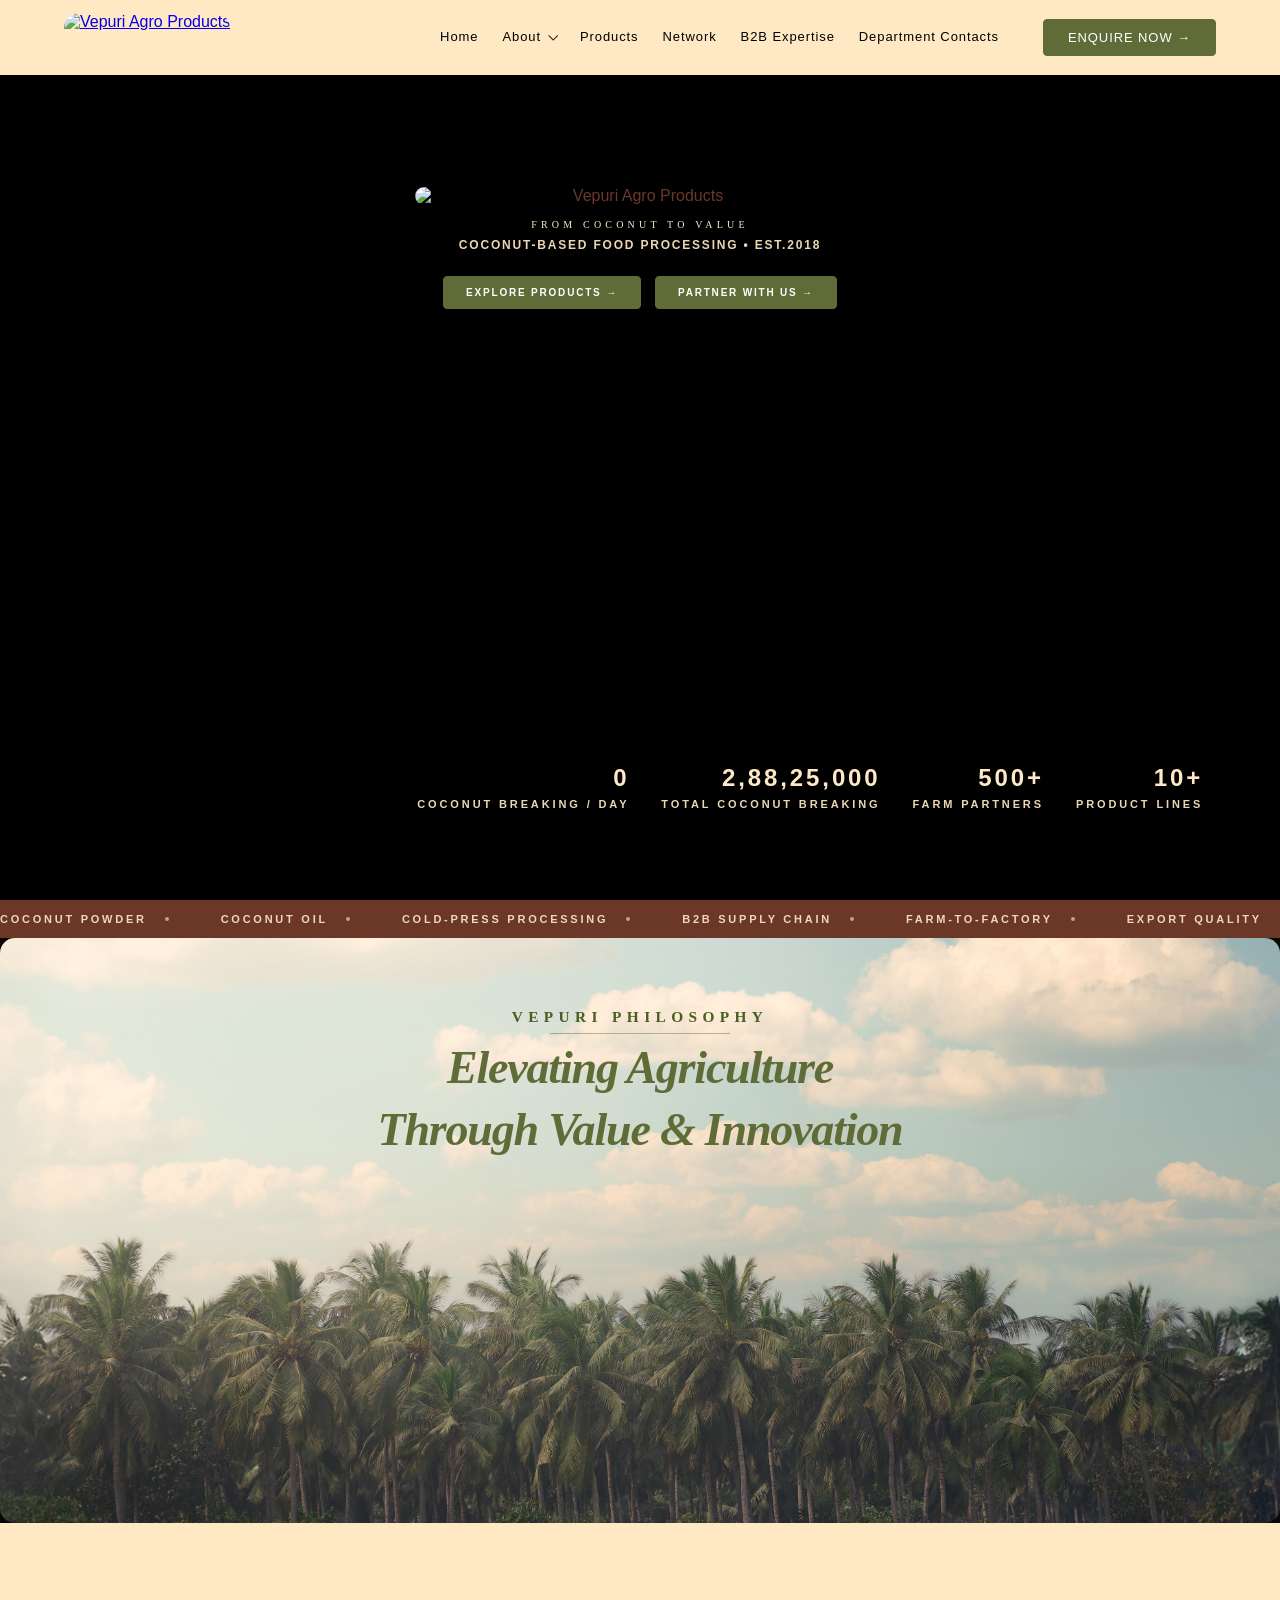
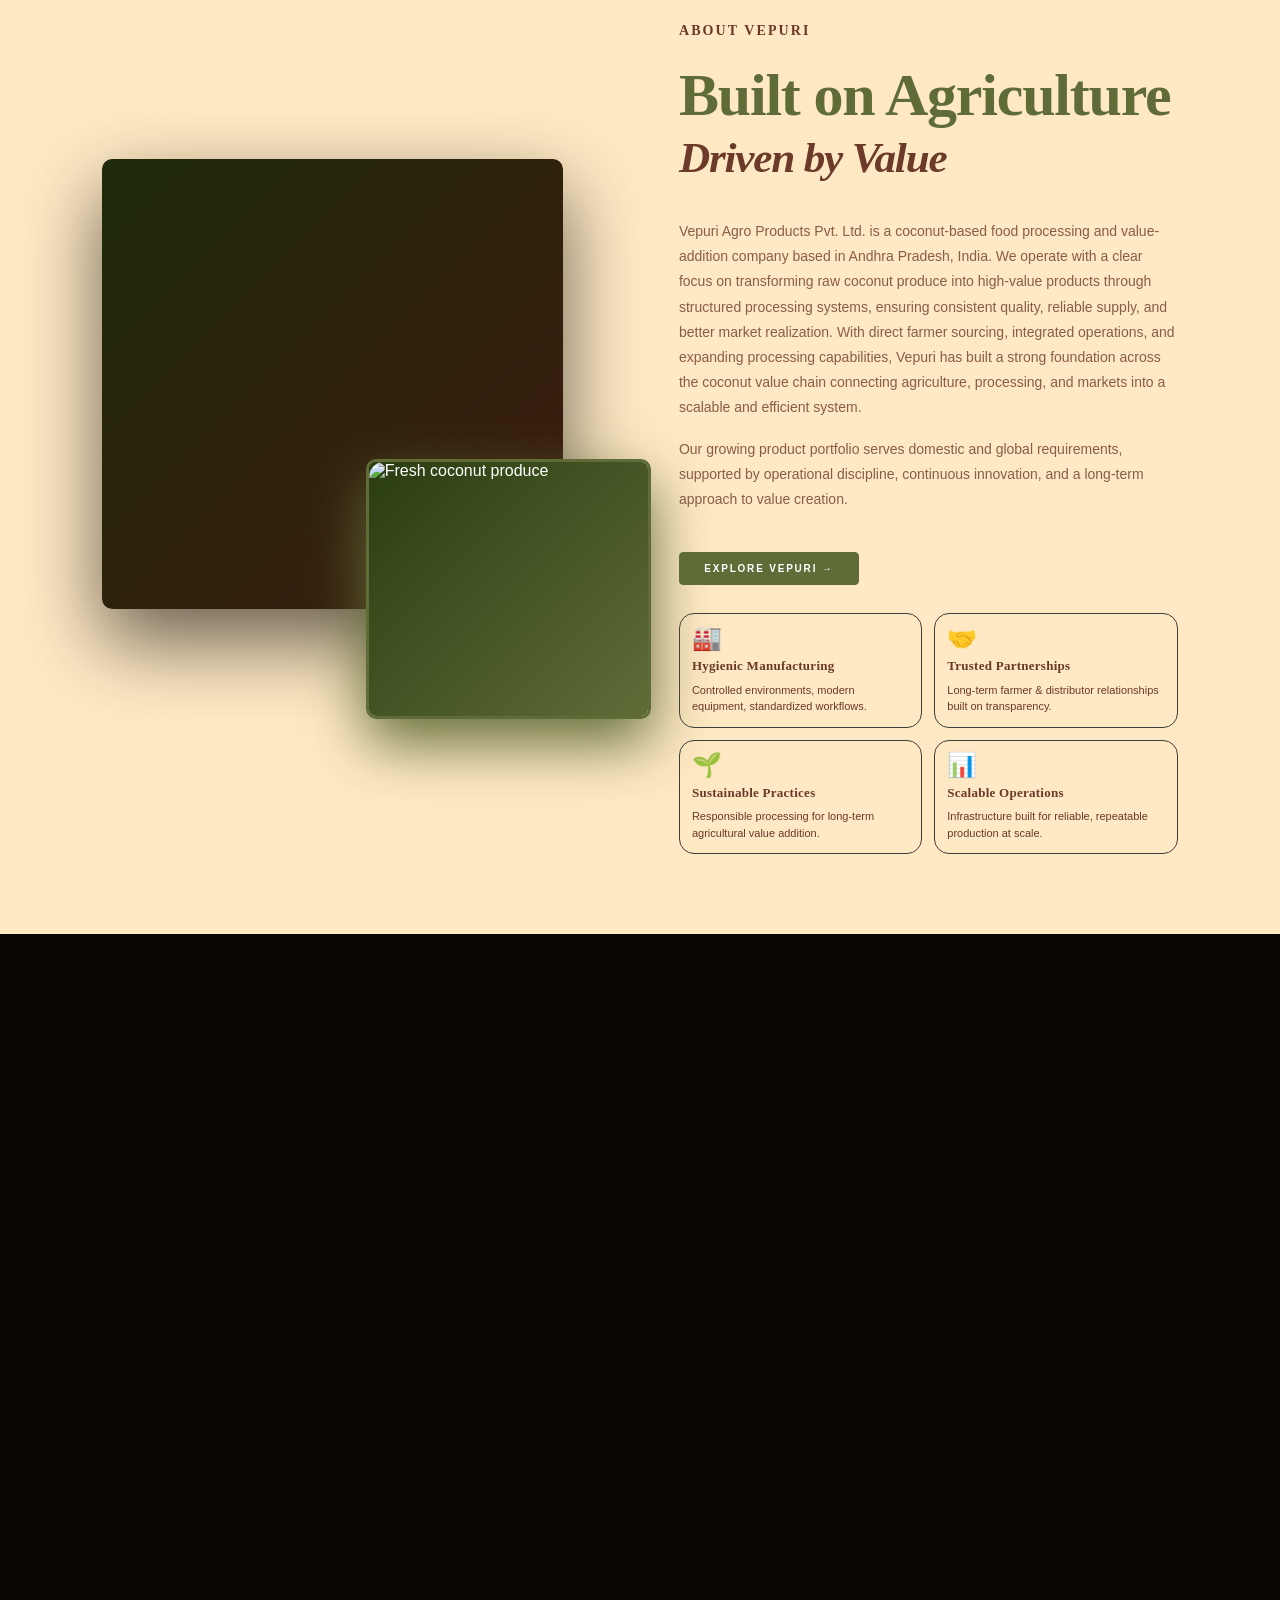
==== commit c98603ec: "cta button fixed  updated" ====
--- a/index.html
+++ b/index.html
@@ -9,6 +9,7 @@
     content="Vepuri Agro Products &ndash; Premium coconut-based food processing company. Quality, trust, and innovation since 2018.">
   <script src="font-loader.js" defer></script>
 
+  <link rel="stylesheet" href="nav-shared.css?v=1.01">
   <link rel="stylesheet" href="footer-shared.css?v=1.01">
   <link rel="stylesheet" href="typography-shared.css?v=1.00">
   <link rel="stylesheet" href="index.css?v=1.01">
@@ -32,9 +33,9 @@
           fetchpriority="high"></a>
     </div>
     <ul class="nav-links" id="navLinks">
-      <li><a href="#hero">Home</a></li>
+      <li><a href="index.html#hero">Home</a></li>
       <li class="has-submenu">
-        <a href="#about">About<span class="dd-caret" aria-hidden="true"></span></a>
+        <a href="index.html#about">About<span class="dd-caret" aria-hidden="true"></span></a>
         <ul class="submenu">
           <li><a href="about-vepuri.html">About Vepuri</a></li>
           <li><a href="journey.html">Our Journey</a></li>
@@ -43,10 +44,10 @@
         </ul>
       </li>
       <li><a href="product.html">Products</a></li>
-      <li><a href="#network">Network</a></li>
+      <li><a href="index.html#network">Network</a></li>
       <li><a href="b2b-expertise.html">B2B Expertise</a></li>
-      <li><a href="#dept-contacts">Department Contacts</a></li>
-      <li><a href="#enquiryForm" class="nav-btn">ENQUIRE NOW &rarr;</a></li>
+      <li><a href="index.html#dept-contacts">Department Contacts</a></li>
+      <li><a href="index.html#enquiryForm" class="nav-btn">ENQUIRE NOW &rarr;</a></li>
     </ul>
     <div class="hamburger" id="hbg" onclick="toggleNav()">
       <span></span><span></span><span></span>
@@ -193,7 +194,7 @@
 
 
   <!-- PRODUCTS -->
-  <section id="products">
+  <section id="products" class="skeleton">
     <div class="prod-head">
       <div class="rvl">
         <span class="eye">OUR PORTFOLIO</span>
--- a/nav-shared.css
+++ b/nav-shared.css
@@ -0,0 +1,521 @@
+:root {
+  --site-font: 'Cormorant Garamond', serif;
+  --body-font: 'Outfit', sans-serif;
+}
+
+h1 em,
+h2 em,
+h3 em {
+  font-family: 'Spectral', serif !important;
+  color: #6b3a28 !important;
+  font-style: italic;
+  display: block;
+  text-transform: none;
+  font-size: 0.72em;
+  margin-top: 6px;
+  font-weight: 500;
+}
+
+* {
+  box-sizing: border-box;
+}
+
+body,
+button,
+input,
+select,
+textarea {
+  font-family: var(--body-font);
+}
+
+#nav {
+  position: fixed;
+  top: 0;
+  width: 100%;
+  z-index: 1000;
+  padding: 0 5%;
+  height: 75px;
+  display: flex;
+  align-items: center;
+  justify-content: space-between;
+  background: #ffe9c4;
+  box-shadow: 0 2px 16px rgba(0, 0, 0, .08);
+  transition: box-shadow .4s;
+  font-family: var(--body-font);
+  max-width: 100vw;
+}
+
+#nav.scrolled {
+  box-shadow: 0 4px 24px rgba(0, 0, 0, .14);
+}
+
+/* -- GLOBAL LOADER -- */
+#loader {
+  position: fixed;
+  inset: 0;
+  background: #000;
+  z-index: 9999;
+  display: flex;
+  flex-direction: column;
+  align-items: center;
+  justify-content: center;
+  transition: opacity 0.6s, visibility 0.6s;
+}
+
+#loader.gone {
+  opacity: 0;
+  visibility: hidden;
+  pointer-events: none;
+}
+
+.ld-logo {
+  width: clamp(200px, 65vw, 360px);
+  height: auto;
+  display: block;
+  opacity: 0;
+  animation: ldFadeUp 0.8s 0.2s forwards;
+}
+
+.ld-track {
+  width: 180px;
+  height: 2px;
+  background: rgba(255, 255, 255, 0.1);
+  margin-top: 30px;
+  border-radius: 2px;
+  overflow: hidden;
+  position: relative;
+}
+
+.ld-fill {
+  position: absolute;
+  top: 0;
+  left: 0;
+  height: 100%;
+  width: 40%;
+  background: #606c38;
+  animation: ldProgress 2s infinite ease-in-out;
+}
+
+@keyframes ldFadeUp {
+  from { opacity: 0; transform: translateY(15px); }
+  to { opacity: 1; transform: translateY(0); }
+}
+
+@keyframes ldProgress {
+  0% { left: -40%; }
+  100% { left: 100%; }
+}
+
+/* -- SKELETON UI UTILITY -- */
+.skeleton {
+  background-color: #1a1a1a;
+  background-image: linear-gradient(
+    90deg,
+    rgba(255, 255, 255, 0),
+    rgba(255, 255, 255, 0.05),
+    rgba(255, 255, 255, 0)
+  );
+  background-size: 200px 100%;
+  background-repeat: no-repeat;
+  animation: shimmer 1.5s infinite;
+  border-radius: 15px;
+}
+
+@keyframes shimmer {
+  0% { background-position: -200px 0; }
+  100% { background-position: calc(200px + 100%) 0; }
+}
+
+/* Hide content during initial load to prevent FOUC */
+body:not(.loaded) .unified-section,
+body:not(.loaded) .farm-hero,
+body:not(.loaded) .b-hero,
+body:not(.loaded) .a-hero,
+body:not(.loaded) .p-main {
+  opacity: 0;
+  transform: translateY(10px);
+  transition: opacity 0.8s ease, transform 0.8s ease;
+}
+
+body.loaded .unified-section,
+body.loaded .farm-hero,
+body.loaded .b-hero,
+body.loaded .a-hero,
+body.loaded .p-main {
+  opacity: 1;
+  transform: translateY(0);
+}
+
+
+#nav .nav-logo {
+  display: flex;
+  align-items: center;
+  height: 100%;
+}
+
+#nav .nav-logo a {
+  display: flex;
+  align-items: center;
+}
+
+#nav .nav-logo img {
+  height: 50px;
+  width: auto;
+  display: block;
+  max-width: 100%;
+}
+
+@media (max-width: 480px) {
+  #nav .nav-logo img {
+    height: 42px;
+  }
+}
+
+#nav .nav-links {
+  display: flex;
+  align-items: center;
+  justify-content: flex-end;
+  gap: 24px;
+  list-style: none;
+  margin-left: auto;
+}
+
+#nav .nav-links>li {
+  position: relative;
+  display: flex;
+  align-items: center;
+}
+
+#nav .nav-links>li:last-child {
+  margin-left: 10px;
+}
+
+#nav .nav-links a {
+  text-decoration: none;
+  font-family: var(--body-font);
+  font-size: 13px;
+  font-weight: 400;
+  letter-spacing: .07em;
+  color: #000000;
+  transition: color .25s;
+  position: relative;
+  padding-bottom: 2px;
+}
+
+#nav .nav-links a::after {
+  content: '';
+  position: absolute;
+  bottom: 0;
+  left: 0;
+  width: 0;
+  height: 1px;
+  background: var(--green, #606c38);
+  transition: width .3s;
+}
+
+#nav .nav-links a:hover {
+  color: #000000;
+}
+
+#nav .nav-links a:hover::after {
+  width: 100%;
+}
+
+#nav .has-submenu>a {
+  display: inline-flex;
+  align-items: center;
+  gap: 6px;
+}
+
+#nav .dd-caret {
+  width: 7px;
+  height: 7px;
+  border-right: 1.6px solid rgba(0, 0, 0, .85);
+  border-bottom: 1.6px solid rgba(0, 0, 0, .85);
+  transform: rotate(45deg) translateY(-1px);
+  transform-origin: center;
+  display: inline-block;
+  flex-shrink: 0;
+  margin-left: 2px;
+}
+
+#nav .submenu {
+  position: absolute;
+  top: calc(100% + 11px);
+  left: 0;
+  min-width: 260px;
+  padding: 8px;
+  list-style: none;
+  background: #fff;
+  border: 1px solid rgba(96, 108, 56, .12);
+  box-shadow: 0 16px 38px rgba(0, 0, 0, .11);
+  opacity: 0;
+  visibility: hidden;
+  transform: translateY(8px);
+  transition: opacity .22s, transform .22s, visibility .22s;
+  z-index: 1005;
+}
+
+#nav .submenu a {
+  display: block;
+  width: 100%;
+  padding: 10px 12px;
+  line-height: 1.35;
+  font-size: 12px;
+  font-weight: 400;
+  letter-spacing: .03em;
+  text-transform: none;
+  color: rgba(0, 0, 0, .9);
+}
+
+#nav .submenu a::after {
+  display: none;
+}
+
+#nav .submenu a:hover {
+  background: rgba(96, 108, 56, .1);
+  color: #3a4a28;
+}
+
+#nav .has-submenu:hover .submenu,
+#nav .has-submenu:focus-within .submenu {
+  opacity: 1;
+  visibility: visible;
+  transform: translateY(0);
+}
+
+#nav .nav-btn {
+  background: #606c38 !important;
+  color: #fff !important;
+  display: inline-block;
+  padding: 10px 24px !important;
+  border-radius: 4px;
+  border: 1px solid #606c38;
+  font-family: var(--body-font);
+  font-size: 13px;
+  font-weight: 700;
+  letter-spacing: .05em;
+  text-decoration: none;
+  transition: all .3s ease;
+  margin-left: 10px;
+  white-space: nowrap;
+}
+
+#nav .nav-btn:hover {
+  background: #4a542b !important;
+  border-color: #4a542b !important;
+  color: #fff !important;
+  transform: translateY(-2px);
+  box-shadow: 0 4px 12px rgba(0, 0, 0, 0.15);
+}
+
+#nav .nav-btn::after {
+  display: none !important;
+}
+
+#nav .hamburger {
+  display: none;
+  flex-direction: column;
+  gap: 5px;
+  cursor: pointer;
+  padding: 4px;
+  background: none;
+  border: none;
+  z-index: 1001;
+}
+
+#nav .hamburger span {
+  width: 24px;
+  height: 2px;
+  background: #3d1a0e;
+  border-radius: 2px;
+  display: block;
+  transition: transform .35s cubic-bezier(.23, 1, .32, 1), opacity .25s ease, width .3s ease;
+}
+
+#nav .hamburger.active span:nth-child(1) {
+  transform: translateY(7px) rotate(45deg);
+}
+
+#nav .hamburger.active span:nth-child(2) {
+  opacity: 0;
+  width: 0;
+}
+
+#nav .hamburger.active span:nth-child(3) {
+  transform: translateY(-7px) rotate(-45deg);
+}
+
+@media(max-width:1080px) {
+  #nav .nav-links {
+    display: none;
+  }
+
+  #nav .hamburger {
+    display: flex;
+  }
+
+  #nav .nav-links.open {
+    display: flex;
+    flex-direction: column;
+    align-items: center;
+    position: fixed;
+    top: 75px;
+    left: 0;
+    right: 0;
+    background: #f5ddb4;
+    padding: 12px 8% 20px;
+    gap: 0;
+    border-top: 1px solid rgba(107, 122, 61, .15);
+    border-bottom: 3px solid #6b7a3d;
+    box-shadow: 0 12px 40px rgba(0, 0, 0, .12);
+    z-index: 999;
+    animation: navSlideDown .3s ease forwards;
+  }
+
+  @keyframes navSlideDown {
+    from {
+      opacity: 0;
+      transform: translateY(-14px);
+    }
+
+    to {
+      opacity: 1;
+      transform: translateY(0);
+    }
+  }
+
+  #nav .nav-links.open>li {
+    width: min(100%, 320px);
+    border-bottom: 1px solid rgba(107, 122, 61, .1);
+    display: block;
+  }
+
+  #nav .nav-links.open>li::before {
+    display: none;
+  }
+
+  #nav .nav-links.open>li:last-child {
+    margin-left: 0;
+    border-bottom: 0;
+  }
+
+  #nav .nav-links.open>li>a {
+    display: block;
+    width: 100%;
+    text-align: center;
+    padding: 14px 22px;
+    font-size: 15px;
+    color: #000000;
+    font-weight: 400;
+  }
+
+  #nav .nav-links.open>li>a::after {
+    display: none;
+  }
+
+  #nav .nav-links.open .nav-btn {
+    display: block !important;
+    width: 100%;
+    text-align: center;
+    padding: 14px 22px !important;
+    font-size: 15px;
+    text-decoration: underline;
+    text-underline-offset: 3px;
+    letter-spacing: .07em;
+    background: transparent !important;
+    border: none !important;
+    color: #000000 !important;
+    transform: none !important;
+    box-shadow: none !important;
+  }
+
+  #nav .nav-links.open .has-submenu>a {
+    position: relative;
+    display: flex;
+    align-items: center;
+    justify-content: center;
+    padding-right: 34px;
+  }
+
+  #nav .nav-links.open .dd-caret {
+    display: block;
+    position: absolute;
+    right: 14px;
+    top: 50%;
+    width: 8px;
+    height: 8px;
+    margin-left: 0;
+    transform: translateY(-50%) rotate(45deg);
+    transition: transform .2s ease;
+  }
+
+  #nav .nav-links.open .has-submenu.open .dd-caret {
+    transform: translateY(-50%) rotate(225deg);
+  }
+
+  #nav .nav-links.open .submenu {
+    position: static;
+    min-width: 0;
+    padding: 0;
+    margin-bottom: 0;
+    border: 0;
+    box-shadow: none;
+    background: transparent;
+    display: flex;
+    flex-direction: column;
+    align-items: stretch;
+    gap: 2px;
+    opacity: 1;
+    visibility: visible;
+    transform: none;
+    max-height: 0;
+    overflow: hidden;
+    transition: max-height .25s ease, padding .25s ease, margin .25s ease;
+  }
+
+  #nav .nav-links.open .has-submenu.open .submenu {
+    max-height: 360px;
+    padding-left: 0;
+    padding-top: 2px;
+    padding-bottom: 10px;
+    border-left: 0;
+    margin-bottom: 8px;
+  }
+
+  #nav .nav-links.open .submenu li {
+    border: 0;
+    width: 100%;
+    margin: 0;
+  }
+
+  #nav .nav-links.open .submenu a {
+    display: block;
+    width: 100%;
+    padding: 10px 12px;
+    line-height: 1.35;
+    text-align: center;
+    font-size: 13px;
+    color: rgba(0, 0, 0, .85);
+  }
+}
+body.loaded .skeleton {
+  animation: none !important;
+  background-image: none !important;
+  background-color: transparent !important;
+  transition: background-color 0.4s ease;
+}
+
+/* Hide Hero on Load */
+body:not(.loaded) #hero,
+body:not(.loaded) .hero-inner {
+  opacity: 0;
+  transform: translateY(10px);
+}
+
+body.loaded #hero,
+body.loaded .hero-inner {
+  opacity: 1;
+  transform: translateY(0);
+  transition: opacity 0.8s ease, transform 0.8s ease;
+}
--- a/index.css
+++ b/index.css
@@ -114,75 +114,10 @@
   contain-intrinsic-size: 800px;
 }
 
-/* -- LOADER -- */
-#loader {
-  position: fixed;
-  inset: 0;
-  background: var(--black);
-  z-index: 9999;
-  display: flex;
-  flex-direction: column;
-  align-items: center;
-  justify-content: center;
-  transition: opacity 0.6s, visibility 0.6s
-}
-
-#loader.gone {
-  opacity: 0;
-  visibility: hidden;
-  pointer-events: none
-}
-
-.ld-logo {
-  width: clamp(200px, 65vw, 360px);
-  height: auto;
-  display: block;
-  opacity: 0;
-  animation: fadeUp .15s .10s forwards
-}
-
-.ld-sub {
-  font-size: 10px;
-  letter-spacing: .45em;
-  text-transform: uppercase;
-  color: var(--green);
-  margin-top: 10px;
-  opacity: 0;
-  animation: fadeUp .7s .5s forwards
-}
-
-.ld-track {
-  width: 180px;
-  height: 1px;
-  background: rgba(255, 255, 255, .08);
-  margin-top: 36px;
-  overflow: hidden;
-  opacity: 0;
-  animation: fadeUp .4s .4s forwards
-}
-
-.ld-fill {
-  height: 100%;
-  background: var(--green);
-  width: 0;
-  animation: fill 1.4s .5s ease forwards
-}
-
-@keyframes fill {
-  to {
-    width: 100%
-  }
-}
-
-@keyframes fadeUp {
-  from {
-    opacity: 0
-  }
-
-  to {
-    opacity: 1
-  }
-}
+
+/* -- GLOBAL LOADER HANDLED IN nav-shared.css -- */
+
+
 
 /* -- NAV -- */
 nav {
@@ -220,179 +155,8 @@
   margin-left: auto
 }
 
-.nav-links>li {
-  position: relative;
-  display: flex;
-  align-items: center
-}
-
-.nav-links>li:last-child {
-  margin-left: 10px
-}
-
-.nav-links a {
-  text-decoration: none;
-  font-family: var(--body-font);
-  font-size: 13px;
-  font-weight: 400;
-  letter-spacing: .07em;
-  color: #000000;
-  transition: color .25s;
-  position: relative;
-  padding-bottom: 2px
-}
-
-.nav-links a::after {
-  content: '';
-  position: absolute;
-  bottom: 0;
-  left: 0;
-  width: 0;
-  height: 1px;
-  background: var(--green);
-  transition: width .3s
-}
-
-.nav-links a:hover {
-  color: #000000
-}
-
-.nav-links a:hover::after {
-  width: 100%
-}
-
-.has-submenu>a {
-  display: inline-flex;
-  align-items: center;
-  gap: 6px
-}
-
-.dd-caret {
-  width: 7px;
-  height: 7px;
-  border-right: 1.6px solid rgba(0, 0, 0, .85);
-  border-bottom: 1.6px solid rgba(0, 0, 0, .85);
-  transform: rotate(45deg) translateY(-1px);
-  transform-origin: center;
-  display: inline-block;
-  flex-shrink: 0;
-  margin-left: 2px
-}
-
-.submenu {
-  position: absolute;
-  top: calc(100% + 11px);
-  left: 0;
-  min-width: 260px;
-  padding: 8px;
-  list-style: none;
-  background: #fff;
-  border: 1px solid rgba(96, 108, 56, .12);
-  box-shadow: 0 16px 38px rgba(0, 0, 0, .11);
-  opacity: 0;
-  visibility: hidden;
-  transform: translateY(8px);
-  transition: opacity .22s, transform .22s, visibility .22s;
-  z-index: 1005
-}
-
-.submenu a {
-  display: block;
-  width: 100%;
-  padding: 10px 12px;
-  line-height: 1.35;
-  font-size: 12px;
-  font-weight: 400;
-  letter-spacing: .03em;
-  text-transform: none;
-  color: rgba(0, 0, 0, .9)
-}
-
-.submenu a::after {
-  display: none
-}
-
-.submenu a:hover {
-  background: rgba(96, 108, 56, .1);
-  color: #3a4a28
-}
-
-.has-submenu:hover .submenu,
-.has-submenu:focus-within .submenu {
-  opacity: 1;
-  visibility: visible;
-  transform: translateY(0)
-}
-
-.nav-btn {
-  background: #606c38 !important;
-  color: #fff !important;
-  padding: 10px 24px !important;
-  border-radius: 4px;
-  font-family: var(--body-font);
-  font-size: 13px;
-  font-weight: 700;
-  letter-spacing: .05em;
-  text-decoration: none;
-  transition: all .3s ease;
-  display: inline-block;
-  margin-left: 10px;
-}
-
-.nav-btn:hover {
-  background: #4a542b !important;
-  transform: translateY(-2px);
-  box-shadow: 0 4px 12px rgba(0, 0, 0, 0.15);
-}
-
-#nav .nav-btn::after {
-  display: none !important;
-}
-
-.hamburger span {
-  width: 24px;
-  height: 2px;
-  background: #3d1a0e;
-  border-radius: 2px
-}
-
-/* Removed redundant ::after that caused underline */
-
-.hamburger {
-  display: none;
-  flex-direction: column;
-  gap: 5px;
-  cursor: pointer;
-  padding: 4px;
-  background: none;
-  border: none;
-  z-index: 1001
-}
-
-.hamburger span {
-  width: 24px;
-  height: 2px;
-  background: #3d1a0e;
-  border-radius: 2px;
-  display: block;
-  transition: transform .35s cubic-bezier(.23, 1, .32, 1), opacity .25s ease, width .3s ease
-}
-
-/* Animated X when menu is open */
-.hamburger.active span:nth-child(1) {
-  transform: translateY(7px) rotate(45deg)
-}
-
-.hamburger.active span:nth-child(2) {
-  opacity: 0;
-  width: 0
-}
-
-.hamburger.active span:nth-child(3) {
-  transform: translateY(-7px) rotate(-45deg)
-}
-
-/* Consolidated Typographic rules above */
+/* -- NAV STYLES MANAGED IN nav-shared.css -- */
+
 
 /* -- HERO -- */
 #hero {
@@ -592,7 +356,7 @@
 
 .btn-p:hover,
 .btn-o:hover {
-  transform: translateY(-2px);
+  transform: scale(1.05);
   background: #4a5428;
   border-color: #4a5428;
   box-shadow: 0 8px 24px rgba(96, 108, 56, 0.25);
@@ -616,7 +380,7 @@
 }
 
 .btn-light:hover {
-  transform: translateY(-2px);
+  transform: scale(1.05);
   background: var(--white);
   border-color: var(--white);
   box-shadow: 0 8px 24px rgba(0, 0, 0, 0.2);
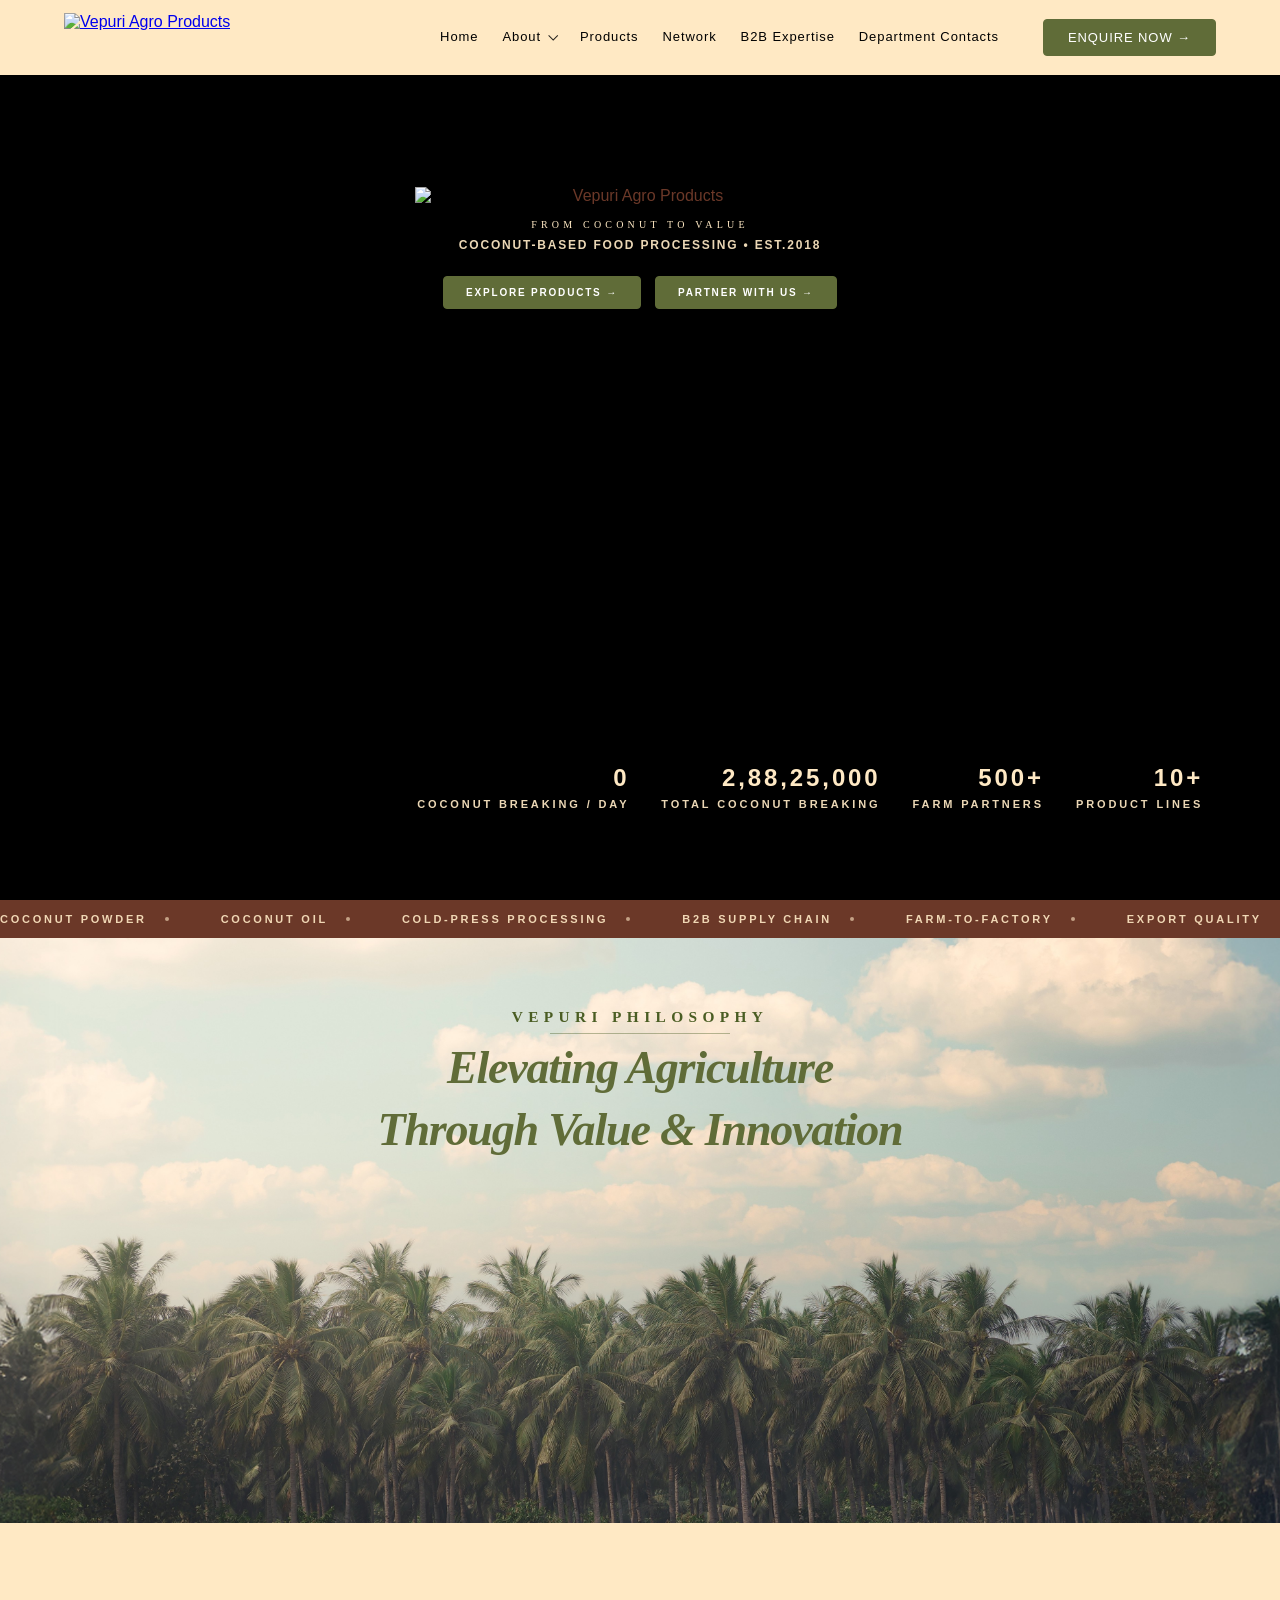
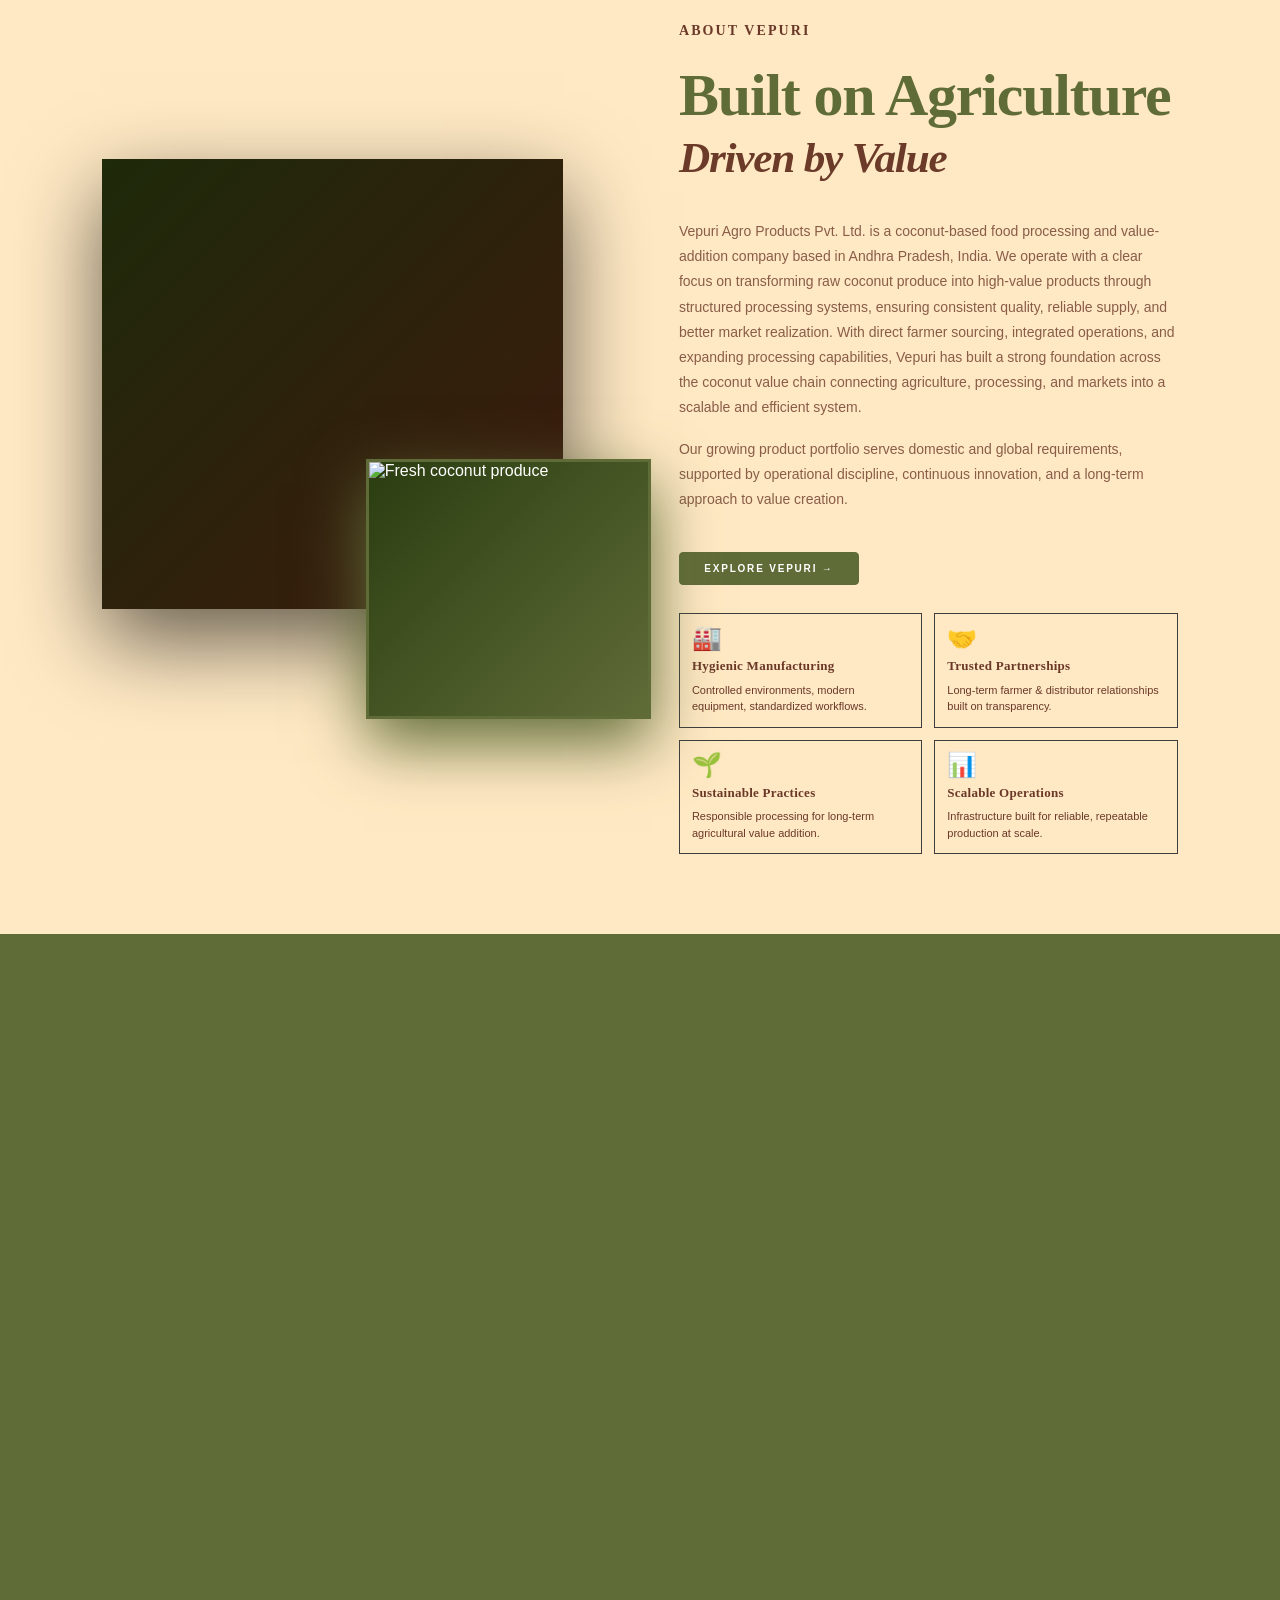
==== commit 855de738: "cta button fixed  updated 22" ====
--- a/index.html
+++ b/index.html
@@ -198,7 +198,7 @@
     <div class="prod-head">
       <div class="rvl">
         <span class="eye">OUR PORTFOLIO</span>
-        <h2 class="h2"><em style="color: var(--cream);">Product Range</em></h2>
+        <h2 class="h2"><em style="color: var(--cream) !important;">Product Range</em></h2>
       </div>
       <div class="rvr">
         <p>A curated range of coconut-based food products engineered for consistency, purity, and performance &mdash;
@@ -309,7 +309,7 @@
       <div class="brands-home-head">
         <div class="rvl">
           <span class="eye">BRAND PORTFOLIO</span>
-          <h2 class="h2" style="color: var(--cream) !important;"><em style="color: var(--cream);">Brand Ecosystem</em></h2>
+          <h2 class="h2" style="color: var(--cream) !important;"><em style="color: var(--cream) !important;">Brand Ecosystem</em></h2>
         </div>
         <div class="rvr">
           <p>Vepuri Agro Products is building a focused brand ecosystem across coconut-based food, wellness, and
@@ -441,7 +441,8 @@
     <div class="dept-inner">
       <div class="dept-head">
         <span class="eye" style="color: var(--green) !important;">DEPARTMENTAL ENQUIRIES</span>
-        <h2 class="h2" style="margin-bottom: 20px; color: #6b3828 !important;">Direct Connect</h2>
+        <h2 class="h2" style="margin-bottom: 20px; color: #6b3828 !important; font-weight: 700 !important;">Direct
+          Connect</h2>
         <div class="sline" style="margin: 0 0 50px;"></div>
       </div>
       <div class="dept-grid">
--- a/typography-shared.css
+++ b/typography-shared.css
@@ -77,14 +77,21 @@
   font-family: var(--body-font);
 }
 
-/* Global Border Radius - Images & Cards */
-img:not(.mi-dot):not(.a-badge):not(.cb-n):not(.cb):not(.circle):not(.dot):not(.award-img):not(.bh-card img),
-[class*="card"]:not(.bh-card),
-.pc-modern,
+/* Global Border Radius - Sharp Design Reset */
+img:not(.mi-dot):not(.a-badge):not(.cb-n):not(.cb):not(.circle):not(.dot):not(.award-img):not(.bh-card img):not(.pc-modern img),
+[class*="card"]:not(.bh-card):not(.pc-modern),
 .dept-card,
 .bg-paper,
 .bg-glass,
 .sapling-card {
+  border-radius: 0 !important;
+}
+
+/* Specific Border Radius for Product Cards only */
+.pc-modern {
+  border-radius: 15px !important;
+}
+.pc-modern img {
   border-radius: 15px !important;
 }
 
--- a/index.css
+++ b/index.css
@@ -17,6 +17,7 @@
 section {
   content-visibility: auto;
   contain-intrinsic-size: 1px 500px;
+  border-radius: 0 !important;
 }
 
 #hero, nav, footer {
@@ -169,7 +170,8 @@
   text-align: center;
   overflow: hidden;
   background: #ffe9c4;
-  color: #6b3828
+  color: #6b3828;
+  border-radius: 0 !important;
 }
 
 .hero-bg {
@@ -935,7 +937,7 @@
   left: 0;
   width: 84%;
   height: 450px;
-  border-radius: 10px;
+  border-radius: 0 !important;
   overflow: hidden;
   box-shadow: 0 32px 80px rgba(0, 0, 0, .6)
 }
@@ -957,7 +959,7 @@
   object-fit: cover;
   transition: transform 8s ease;
   display: block;
-  border-radius: 20px;
+  border-radius: 0 !important;
 }
 
 .a-main:hover img {
@@ -979,7 +981,7 @@
   right: 0;
   width: 52%;
   height: 260px;
-  border-radius: 10px;
+  border-radius: 0 !important;
   overflow: hidden;
   box-shadow: 0 24px 60px var(--green);
   border: 3px solid var(--green)
@@ -1140,8 +1142,9 @@
 /* -- PRODUCTS -- */
 #products {
   padding: 110px 8% 120px;
-  background: #606c38;
-  position: relative
+  background: var(--green2) !important;
+  position: relative;
+  border-radius: 0px !important;
 }
 
 .prod-head {
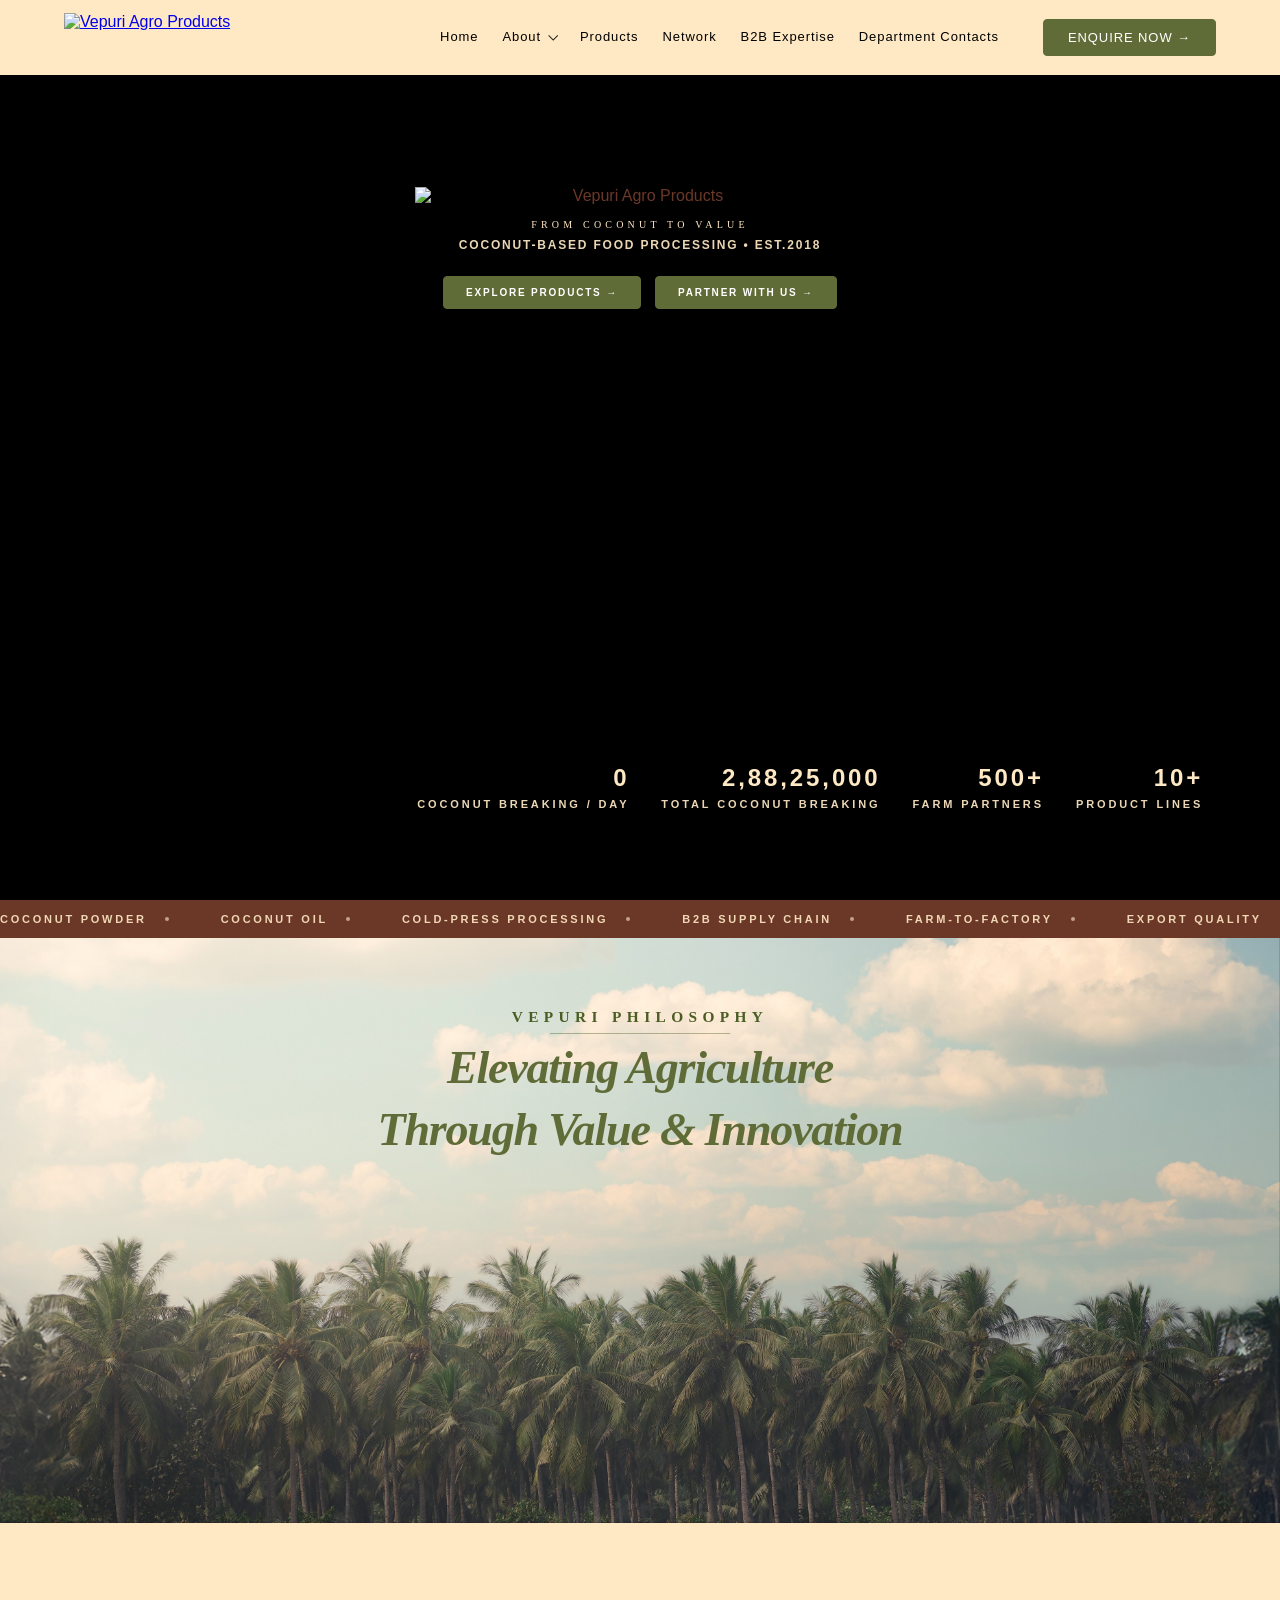
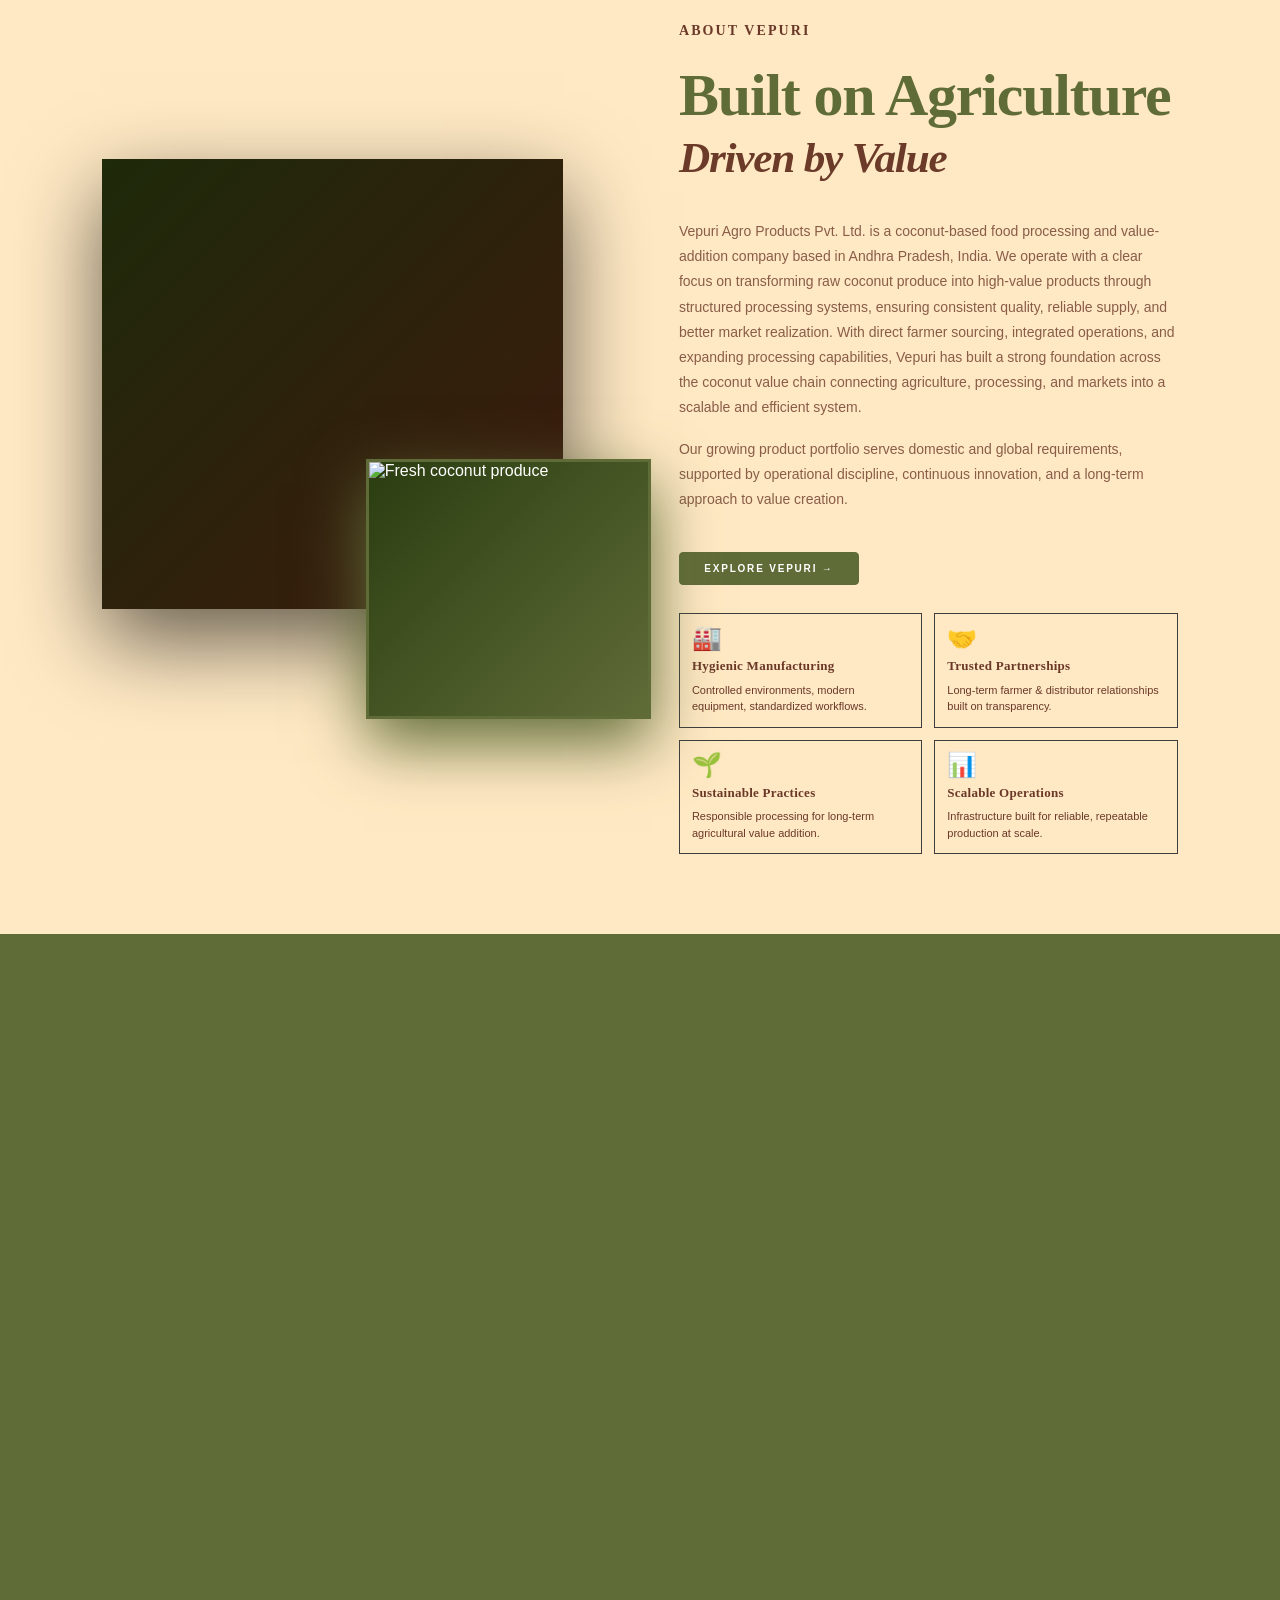
==== commit 08ebcadb: "website optimized" ====
--- a/index.html
+++ b/index.html
@@ -127,8 +127,10 @@
     <div class="farm-content">
       <span class="farm-kicker" style="font-weight: 600;">VEPURI PHILOSOPHY</span>
       <h2 class="farm-title">
-        <em style="color: var(--green) !important; font-weight: 600 !important; display: block;">Elevating Agriculture</em>
-        <em style="color: var(--green) !important; font-weight: 600 !important; display: block;">Through Value & Innovation</em>
+        <em style="color: var(--green) !important; font-weight: 600 !important; display: block;">Elevating
+          Agriculture</em>
+        <em style="color: var(--green) !important; font-weight: 600 !important; display: block;">Through Value &
+          Innovation</em>
       </h2>
     </div>
   </section>
@@ -288,7 +290,7 @@
           <h3>Farmer Partners</h3>
           <p>Direct sourcing from coconut farmers &mdash; fair pricing, quality control, and sustainable agricultural
             practice.</p>
-            
+
           <div class="nc-num">500+</div>
         </div>
         <div class="nc rv d2">
@@ -309,7 +311,8 @@
       <div class="brands-home-head">
         <div class="rvl">
           <span class="eye">BRAND PORTFOLIO</span>
-          <h2 class="h2" style="color: var(--cream) !important;"><em style="color: var(--cream) !important;">Brand Ecosystem</em></h2>
+          <h2 class="h2" style="color: var(--cream) !important;"><em style="color: var(--cream) !important;">Brand
+              Ecosystem</em></h2>
         </div>
         <div class="rvr">
           <p>Vepuri Agro Products is building a focused brand ecosystem across coconut-based food, wellness, and
@@ -421,7 +424,8 @@
       <div class="cm-hero-top">
         <span class="eye" style="color: var(--cream);">B2B Expertise</span>
         <h2 class="h2">
-          <em style="color: var(--cream) !important;font-size: 55px;">Contract Manufacturing & Partnerships</em></h2>
+          <em style="color: var(--cream) !important;font-size: 55px;">Contract Manufacturing & Partnerships</em>
+        </h2>
         <div class="sline" style="margin: 0 auto 30px; background: var(--cream);"></div>
       </div>
       <div class="cm-hero-grid" style="text-align: center; display: block;">
@@ -683,4 +687,4 @@
   <script src="index.js" defer></script>
 </body>
 
-</html>
+</html>
--- a/typography-shared.css
+++ b/typography-shared.css
@@ -4,11 +4,22 @@
   --accent-font: 'Spectral', serif;
 }
 
-h1, h2, h3, h4, h5, h6 {
+h1,
+h2,
+h3,
+h4,
+h5,
+h6 {
   font-family: var(--site-font);
 }
 
-body, p, li, span, a, input, button {
+body,
+p,
+li,
+span,
+a,
+input,
+button {
   font-family: var(--body-font);
 }
 
@@ -77,6 +88,41 @@
   font-family: var(--body-font);
 }
 
+/* ── SMOOTH IMAGE LOADING ─────────────────────────────────────────
+   Images fade in smoothly. Uses animation as a CSS-only fallback:
+   - Without JS: images appear after 300ms automatically
+   - With JS (.img-loaded): images fade in the moment they finish loading
+   This prevents permanently invisible images if JS is deferred/blocked.
+─────────────────────────────────────────────────────────────────── */
+@keyframes imgFadeIn {
+  0%   { opacity: 0; }
+  100% { opacity: 1; }
+}
+
+img {
+  animation: imgFadeIn 0.5s ease-in-out 0.3s both;
+  will-change: opacity;
+}
+
+img.img-loaded {
+  animation: none;
+  opacity: 1;
+  transition: opacity 0.5s ease-in-out;
+}
+
+/* Instantly visible: hero, logos, above-fold, and eager-loaded images */
+.hero-bg-fallback,
+.hero-brand-logo,
+.ld-logo,
+.f-logo,
+#nav .nav-logo img,
+img[fetchpriority="high"],
+img[loading="eager"] {
+  animation: none !important;
+  opacity: 1 !important;
+  transition: none !important;
+}
+
 /* Global Border Radius - Sharp Design Reset */
 img:not(.mi-dot):not(.a-badge):not(.cb-n):not(.cb):not(.circle):not(.dot):not(.award-img):not(.bh-card img):not(.pc-modern img),
 [class*="card"]:not(.bh-card):not(.pc-modern),
@@ -91,16 +137,17 @@
 .pc-modern {
   border-radius: 15px !important;
 }
+
 .pc-modern img {
   border-radius: 15px !important;
 }
 
 /* Preserve Circular Images */
-.mi-dot, 
-.a-badge, 
-.cb-n, 
-.cb, 
-.circle, 
+.mi-dot,
+.a-badge,
+.cb-n,
+.cb,
+.circle,
 .dot,
 .event-media img,
 .team-member-media img,
@@ -110,19 +157,34 @@
 
 /* RESPONSIVE: Standardize heading sizes for mobile */
 @media (max-width: 768px) {
-  .hero-title, .h2, .h2-ch, .farm-title,
-  .section-header h1, .section-header h2,
-  .a-hero h1, .av-copy h1, .team-gov-head h1,
-  .b-hero h1, .farm-hero h1, .op-head h2, .b-item-copy h2, 
-  .p-showcase h1, .journey-head h1 {
+
+  .hero-title,
+  .h2,
+  .h2-ch,
+  .farm-title,
+  .section-header h1,
+  .section-header h2,
+  .a-hero h1,
+  .av-copy h1,
+  .team-gov-head h1,
+  .b-hero h1,
+  .farm-hero h1,
+  .op-head h2,
+  .b-item-copy h2,
+  .p-showcase h1,
+  .journey-head h1 {
     font-size: 40px !important;
     line-height: 1.1 !important;
     letter-spacing: -0.01em !important;
   }
-  
-  h1 em, h2 em, h3 em,
-  .section-header h1 em, .section-header h2 em,
-  .a-hero h1 em, .av-copy h1 em {
+
+  h1 em,
+  h2 em,
+  h3 em,
+  .section-header h1 em,
+  .section-header h2 em,
+  .a-hero h1 em,
+  .av-copy h1 em {
     font-size: 0.9em !important;
   }
-}
+}
--- a/index.css
+++ b/index.css
@@ -6,10 +6,10 @@
   --brown2: #4c2318;
   --cream: #ffe9c4;
   --white: #ffffff;
-    --black: #0a0604;
-    --site-font: 'Cormorant Garamond', serif;
-    --body-font: 'Outfit', sans-serif;
-    --accent-font: 'Spectral', serif;
+  --black: #0a0604;
+  --site-font: 'Cormorant Garamond', serif;
+  --body-font: 'Outfit', sans-serif;
+  --accent-font: 'Spectral', serif;
   --kicker-color: #6b3828;
 }
 
@@ -20,7 +20,9 @@
   border-radius: 0 !important;
 }
 
-#hero, nav, footer {
+#hero,
+nav,
+footer {
   content-visibility: visible;
 }
 
@@ -801,9 +803,9 @@
 
 #about .eye {
   color: var(--kicker-color) !important;
-   --site-font: 'Cormorant Garamond', serif;
-   --body-font: 'Outfit', sans-serif;
-  
+  --site-font: 'Cormorant Garamond', serif;
+  --body-font: 'Outfit', sans-serif;
+
 }
 
 #about::before {
@@ -1366,7 +1368,7 @@
 
 .pc-modern:hover .pc-title {
   margin-bottom: 12px;
-      color: var(--cream);
+  color: var(--cream);
 }
 
 .pc-text {
@@ -1385,12 +1387,18 @@
   padding-bottom: 40px;
 }
 
-#contact, #enquiryForm {
+#contact,
+#enquiryForm {
   scroll-margin-top: 100px;
 }
 
-.hero-inner { z-index: 10; }
-.hero-metrics { z-index: 5; }
+.hero-inner {
+  z-index: 10;
+}
+
+.hero-metrics {
+  z-index: 5;
+}
 
 .pc-enquire .arr {
   font-size: 16px;
@@ -2138,8 +2146,10 @@
 .office-maps {
   display: grid;
   grid-template-columns: 1fr 1fr;
-  gap: 10px; /* Extremely tight gap */
-  margin: 10px 0; /* Minimal vertical margin */
+  gap: 10px;
+  /* Extremely tight gap */
+  margin: 10px 0;
+  /* Minimal vertical margin */
   width: 100%;
 }
 
@@ -2700,6 +2710,7 @@
       opacity: 0;
       transform: translateY(-14px)
     }
+
     to {
       opacity: 1;
       transform: translateY(0)
@@ -2913,6 +2924,7 @@
   .farm-banner {
     height: 360px;
   }
+
   .farm-content {
     top: 14%;
   }
@@ -2933,12 +2945,29 @@
 }
 
 @media(max-width:560px) {
-  h1 { font-size: 32px !important; }
-  h2 { font-size: 26px !important; }
-  h3 { font-size: 22px !important; }
-  h4 { font-size: 18px !important; }
-  h5 { font-size: 16px !important; }
-  h6 { font-size: 14px !important; }
+  h1 {
+    font-size: 32px !important;
+  }
+
+  h2 {
+    font-size: 26px !important;
+  }
+
+  h3 {
+    font-size: 22px !important;
+  }
+
+  h4 {
+    font-size: 18px !important;
+  }
+
+  h5 {
+    font-size: 16px !important;
+  }
+
+  h6 {
+    font-size: 14px !important;
+  }
 
   #hero {
     min-height: 100vh;
@@ -3052,22 +3081,27 @@
   .farm-banner {
     height: 300px;
   }
+
   .farm-content {
     top: 12%;
     width: 95%;
   }
+
   .farm-kicker {
     font-size: 11px;
     margin-bottom: 8px;
   }
+
   .farm-title {
     font-size: 26px !important;
     line-height: 1.1;
   }
+
   .farm-title em {
     font-size: 18px;
     margin-top: 12px;
   }
+
   .farm-title em:first-child {
     margin-top: 0;
   }
@@ -3742,11 +3776,11 @@
 }
 
 .dept-name {
-    font-size: 19px;
-    font-weight: 700;
-    color: #6b3828;
-    margin-bottom: 6px;
-  }
+  font-size: 19px;
+  font-weight: 700;
+  color: #6b3828;
+  margin-bottom: 6px;
+}
 
 .dept-role {
   font-size: 14px;
@@ -3879,6 +3913,7 @@
     grid-template-columns: 1fr;
   }
 }
+
 /* -- EXTRA SMALL DEVICES & FINAL POLISH -- */
 @media (max-width: 400px) {
   .hero-metrics {
@@ -3886,25 +3921,34 @@
     justify-content: center;
     gap: 15px;
   }
+
   .hero-metric {
     flex: 0 0 45%;
   }
+
   .hero-brand-main {
     font-size: 32px !important;
   }
+
   .nav-btn {
     padding: 8px 16px !important;
     font-size: 11px !important;
   }
-  .btn-p, .btn-o, .btn-light {
+
+  .btn-p,
+  .btn-o,
+  .btn-light {
     min-width: 140px !important;
     padding: 10px 16px !important;
     font-size: 9px !important;
   }
+
   .dept-card {
     padding: 20px !important;
   }
-  .h2, .h2-ch {
+
+  .h2,
+  .h2-ch {
     /* Standardized in typography-shared.css */
   }
-}
+}
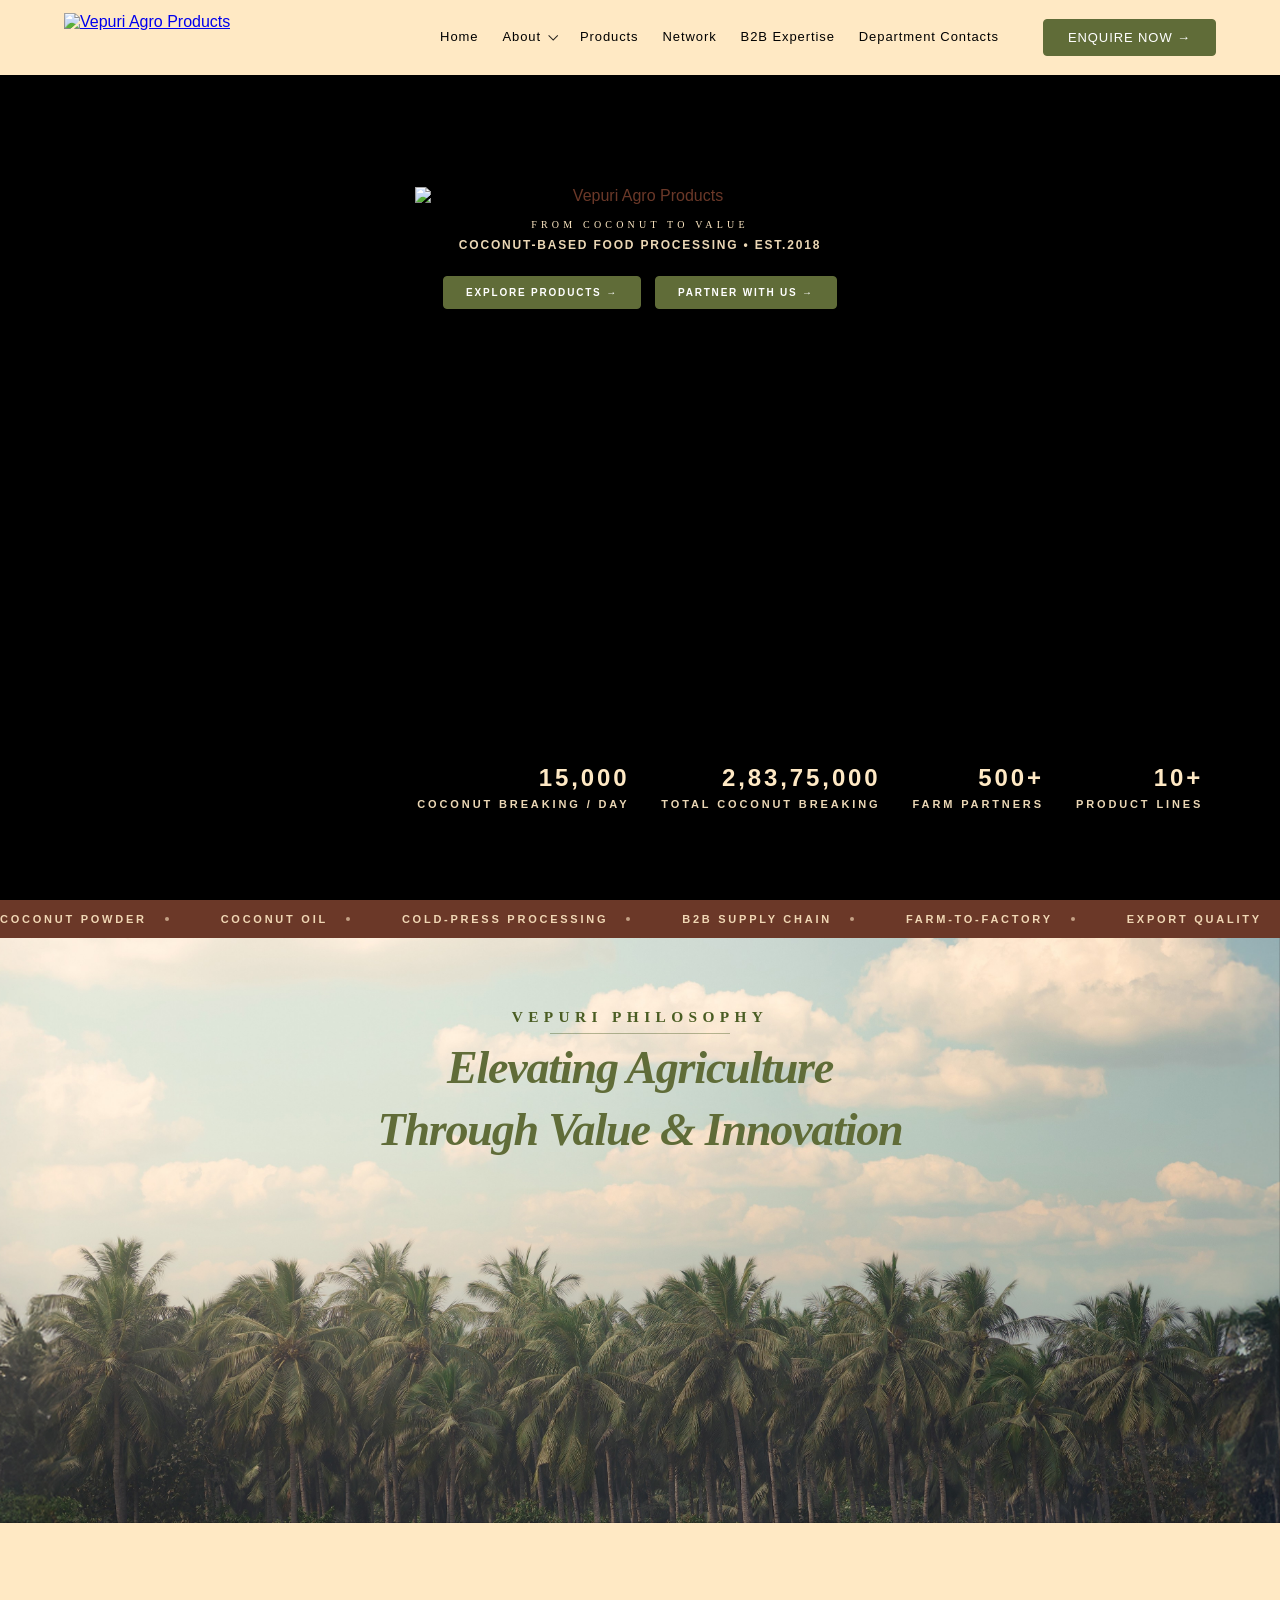
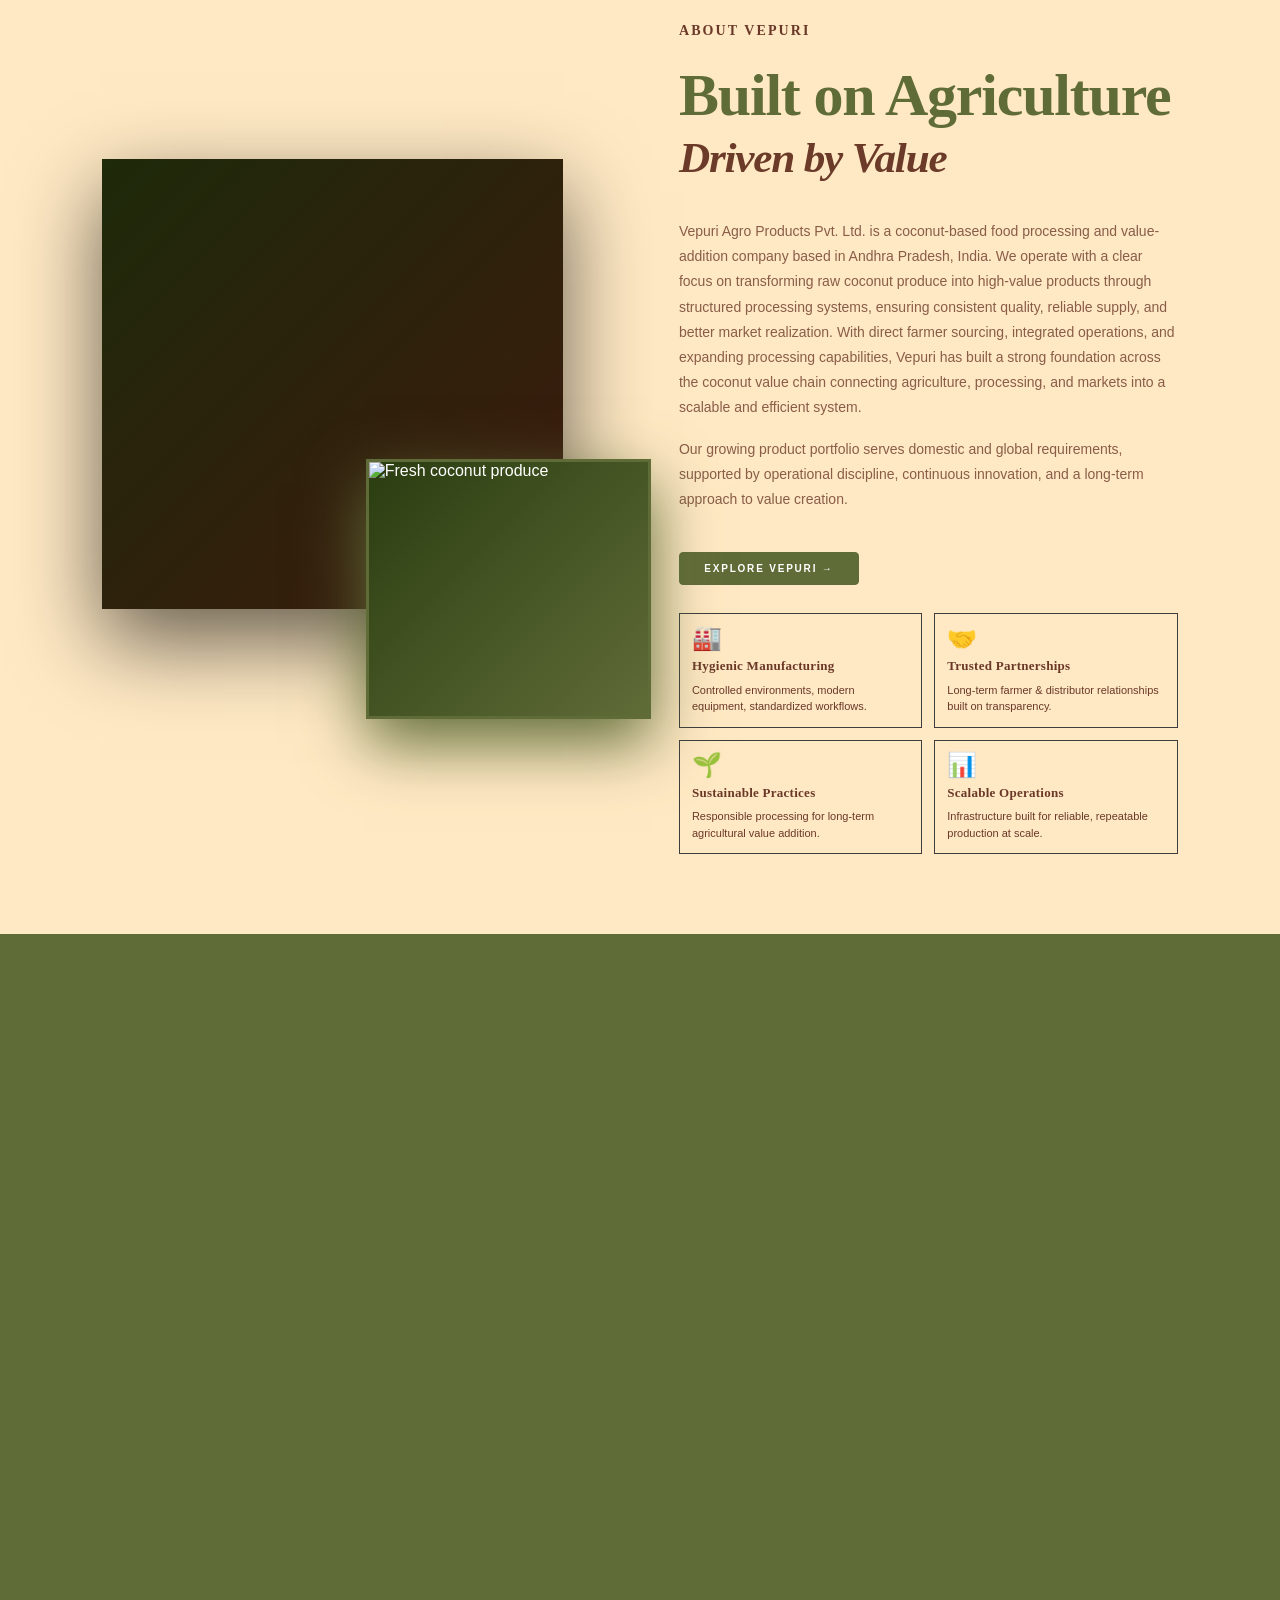
==== commit c90abc28: "14th may edit" ====
--- a/index.html
+++ b/index.html
@@ -79,7 +79,7 @@
     </div>
     <div class="hero-metrics">
       <div class="hero-metric">
-        <span class="count" id="liveDailyCount">0</span>
+        <span class="count">15,000</span>
         <small>Coconut Breaking / Day</small>
       </div>
       <div class="hero-metric">
@@ -210,12 +210,12 @@
     </div>
     <div class="prod-grid">
       <!-- 1 -->
-      <a href="product.html?item=coconut-blossom-sugar" class="pc-modern rv d1">
-        <img src="assets/products/blossom sugar.png" alt="Coconut Milk Powder" loading="lazy" decoding="async">
+      <a href="product.html?item=frozen-grated-coconut" class="pc-modern rv d1">
+        <img src="assets/products/frozen gated.png" alt="Frozen Grated Coconut" loading="lazy" decoding="async">
         <div class="pc-overlay">
-          <div class="pc-label">FOOD GRADE</div>
-          <h3 class="pc-title">blossom sugar </h3>
-          <p class="pc-text">Finely processed desiccated coconut powder with consistent texture.</p>
+          <div class="pc-label">FROZEN FRESH</div>
+          <h3 class="pc-title">Frozen Grated Coconut</h3>
+          <p class="pc-text">Hygienically processed and frozen to preserve natural freshness.</p>
         </div>
       </a>
 
@@ -230,12 +230,12 @@
       </a>
 
       <!-- 3 -->
-      <a href="product.html?item=frozen-grated-coconut" class="pc-modern rv d3">
-        <img src="assets/products/frozen gated.png" alt="Frozen Grated Coconut" loading="lazy" decoding="async">
+      <a href="product.html?item=coconut-blossom-sugar" class="pc-modern rv d3">
+        <img src="assets/products/blossom sugar.png" alt="Coconut Blossom Sugar" loading="lazy" decoding="async">
         <div class="pc-overlay">
-          <div class="pc-label">FROZEN FRESH</div>
-          <h3 class="pc-title">Frozen Grated Coconut</h3>
-          <p class="pc-text">Hygienically processed and frozen to preserve natural freshness.</p>
+          <div class="pc-label">FOOD GRADE</div>
+          <h3 class="pc-title">Coconut Blossom Sugar</h3>
+          <p class="pc-text">Natural sweetener crafted from pure coconut blossom nectar.</p>
         </div>
       </a>
 
@@ -250,17 +250,17 @@
       </a>
 
       <!-- 5 -->
-      <a href="product.html?item=coconut-milk-tin" class="pc-modern rv d2">
-        <img src="assets/products/milk.png" alt="Coconut Milk Tin" loading="lazy" decoding="async">
+      <a href="product.html?item=coconut-chips" class="pc-modern rv d2">
+        <img src="assets/products/chips.png" alt="Coconut Chips" loading="lazy" decoding="async">
         <div class="pc-overlay">
-          <div class="pc-label">CANNED CONVENIENCE</div>
-          <h3 class="pc-title">Coconut Milk</h3>
-          <p class="pc-text">Smooth, rich, and consistent texture for culinary and industrial use.</p>
+          <div class="pc-label">SNACK GRADE</div>
+          <h3 class="pc-title">Coconut Chips</h3>
+          <p class="pc-text">Crisp, shelf-stable chips with natural coconut flavor.</p>
         </div>
       </a>
 
       <!-- 6 (View More) -->
-      <a href="product.html?item=coconut-caned-milk" class="pc-modern pc-view-more rv d3">
+      <a href="product.html?item=coconut-neera" class="pc-modern pc-view-more rv d3">
         <div class="pc-more-content">
           <div class="pc-ico-more">📦</div>
           <h3 class="pc-title-more">Click here for<br>More Products &rarr;</h3>
@@ -325,7 +325,7 @@
       <div class="brands-home-grid">
         <!-- Brand 1: Coasta Naturals -->
         <a href="brands.html" class="bh-card rv d1">
-          <div class="bh-media" style="background: #fff;"><img src="assets/brands/brand1.jpg" alt="Coasta Naturals"
+          <div class="bh-media" style="background: #fff;"><img src="assets/brands/Coasta naturals .jpeg" alt="Coasta Naturals"
               width="600" height="360" loading="lazy" decoding="async">
           </div>
           <div class="bh-content">
@@ -359,7 +359,7 @@
         </a>
         <!-- Brand 4: Vepuri Farms & Nurseries -->
         <a href="vepuri-farms.html" class="bh-card rv d1">
-          <div class="bh-media"><img src="assets/brands/4.jpg" alt="Vepuri Farms & Nurseries" width="600" height="360"
+          <div class="bh-media"><img src="assets/brands/vepuri farms.jpeg" alt="Vepuri Farms & Nurseries" width="600" height="360"
               loading="lazy" decoding="async"></div>
           <div class="bh-content">
             <span class="bh-tag">FARM-LEVEL INTEGRATION</span>
@@ -579,7 +579,7 @@
         </div>
       </div>
       <div class="eform rvr">
-        <form id="enquiryForm" action="https://formsubmit.co/vepurigroup@gmail.com" method="POST">
+        <form id="enquiryForm" action="https://formsubmit.co/info@vepuriagro.com" method="POST">
           <input type="hidden" name="_captcha" value="false">
           <input type="hidden" name="_subject" value="New Enquiry from Vepuri Website">
           <input type="hidden" name="_template" value="table">
--- a/nav-shared.css
+++ b/nav-shared.css
@@ -47,6 +47,15 @@
 
 #nav.scrolled {
   box-shadow: 0 4px 24px rgba(0, 0, 0, .14);
+}
+
+/* ── Global anchor scroll offset ─────────────────────────────────────────────
+   The fixed nav is 75px tall. Every section/element that is an anchor target
+   needs scroll-margin-top so the nav doesn't cover the section heading when
+   the browser (or JS) scrolls to it.  Applied globally so all pages benefit.
+────────────────────────────────────────────────────────────────────────────── */
+[id] {
+  scroll-margin-top: 85px;
 }
 
 /* -- GLOBAL LOADER -- */
--- a/index.css
+++ b/index.css
@@ -115,6 +115,18 @@
 footer {
   content-visibility: auto;
   contain-intrinsic-size: 800px;
+}
+
+/* Offset anchor scroll targets for the fixed 75px nav */
+#about,
+#products,
+#network,
+#brands,
+#achievements,
+#contract-mfg,
+#dept-contacts,
+#contact {
+  scroll-margin-top: 80px;
 }
 
 
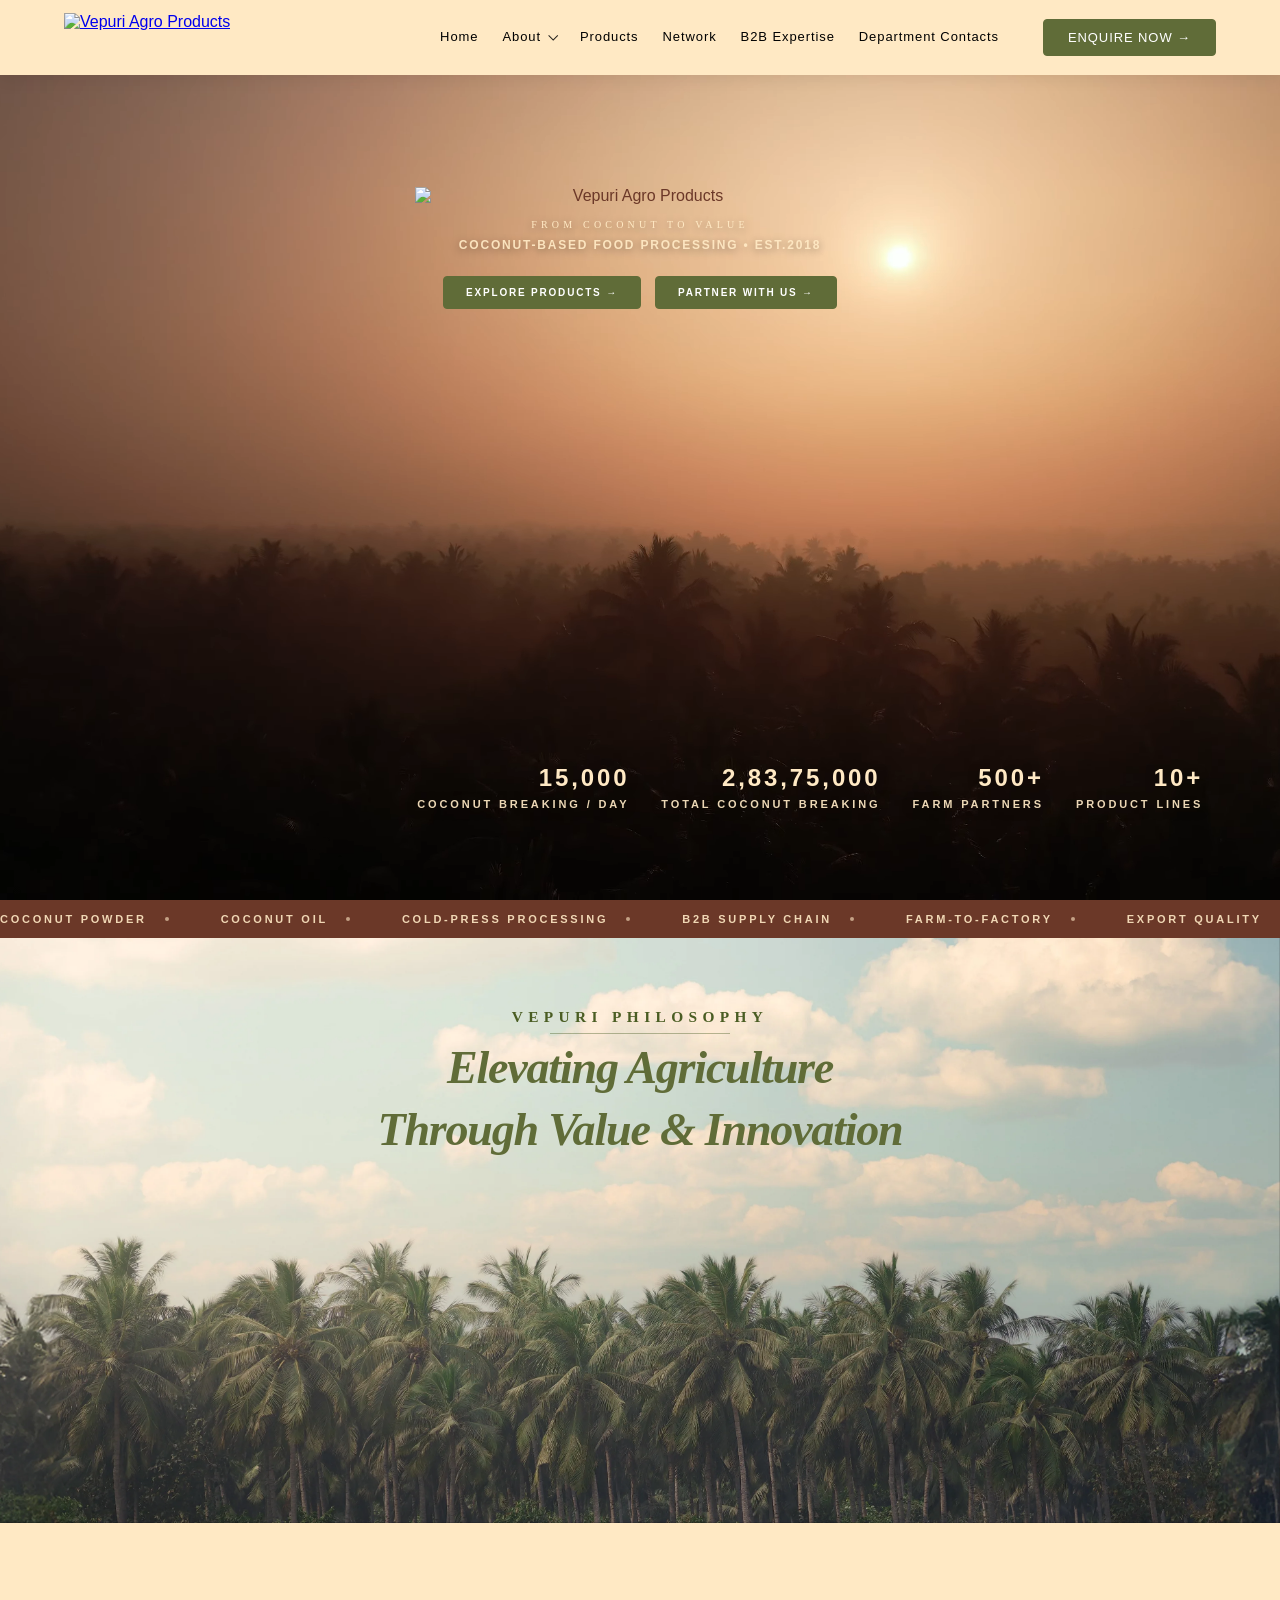
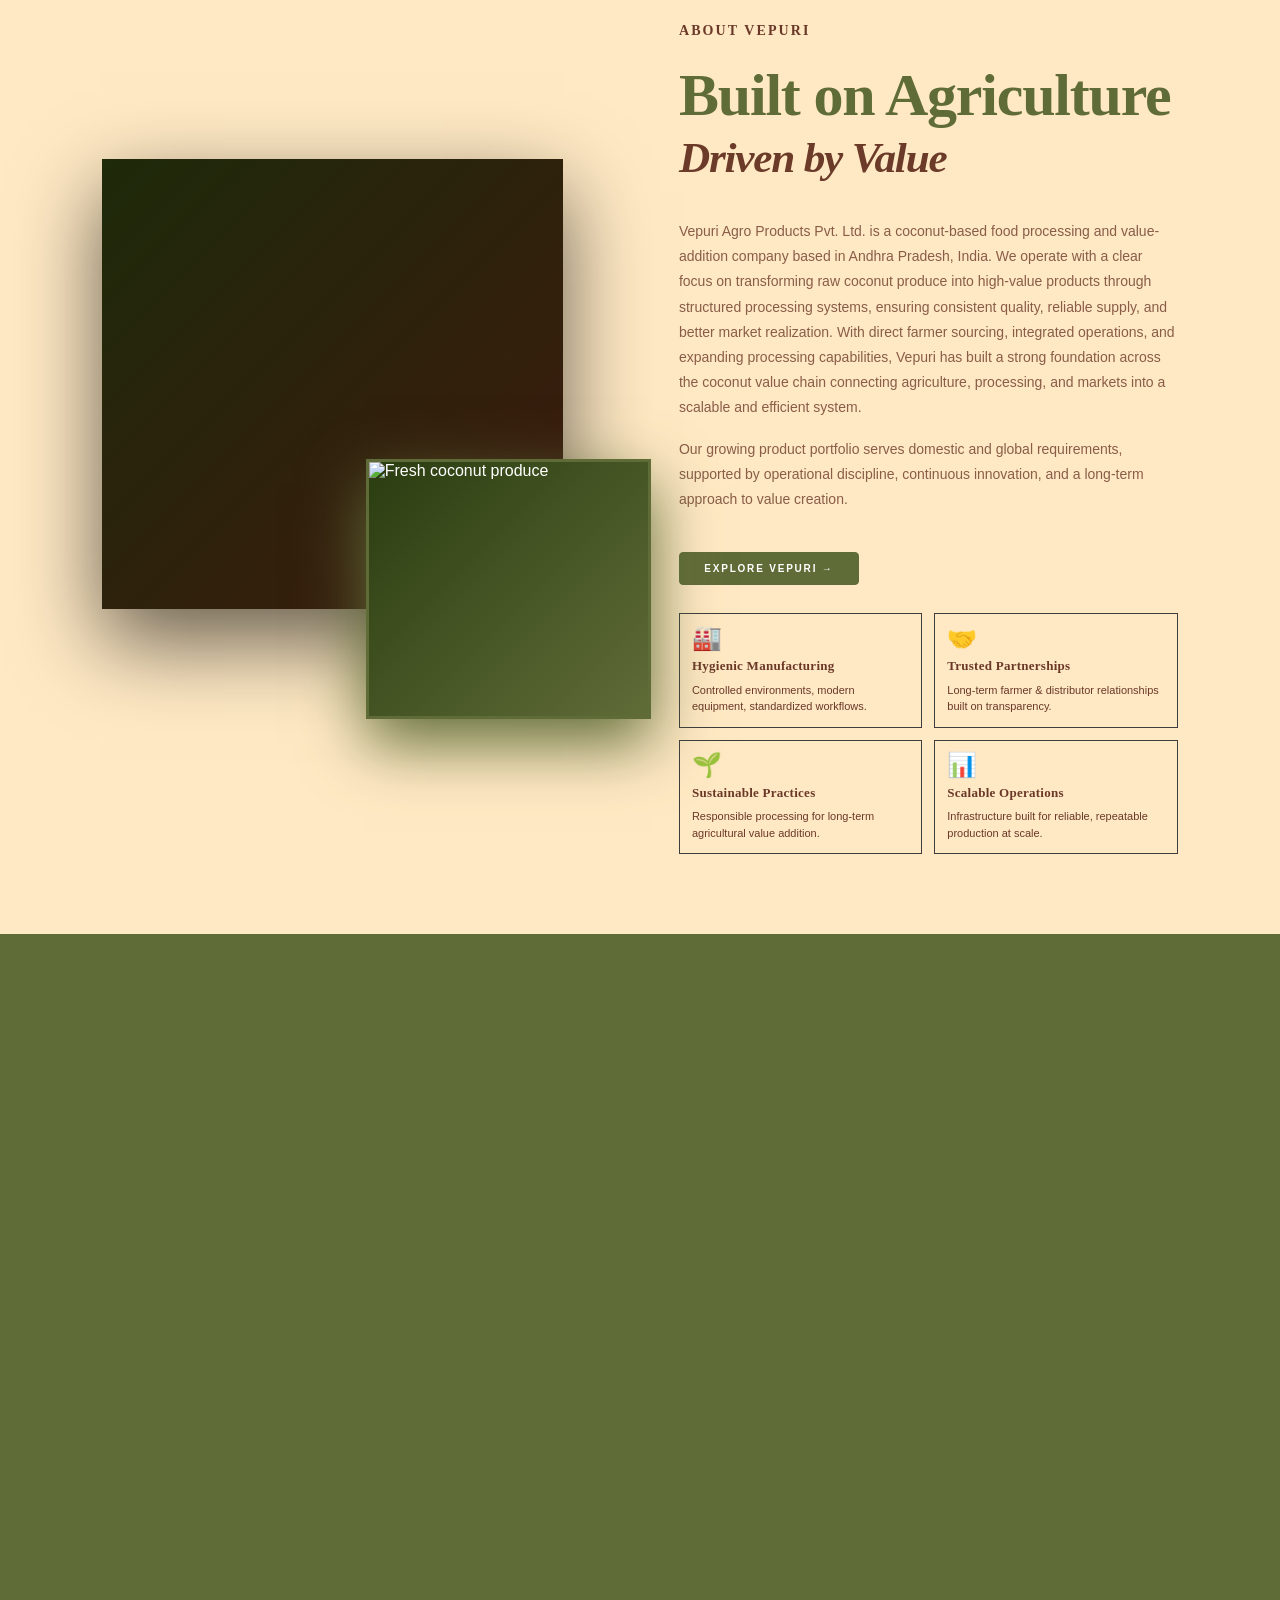
==== commit 282da067: "recent changes" ====
--- a/index.html
+++ b/index.html
@@ -4,9 +4,53 @@
 <head>
   <meta charset="UTF-8">
   <meta name="viewport" content="width=device-width, initial-scale=1.0">
-  <title>Vepuri Agro Products &ndash; From Coconut to Value</title>
-  <meta name="description"
-    content="Vepuri Agro Products &ndash; Premium coconut-based food processing company. Quality, trust, and innovation since 2018.">
+  <title>Vepuri Agro Products &ndash; From Coconut to Value | Premium Coconut Food Processing</title>
+
+  <!-- ── Primary SEO ── -->
+  <meta name="description" content="Vepuri Agro Products Pvt. Ltd. – India's premium coconut-based food processing company. Coconut oil, powder, frozen grated coconut & more. 500+ farmer partners. ISO 9001, ISO 22000, FSSC 22000 certified. Est. 2018, Andhra Pradesh.">
+  <meta name="keywords" content="coconut food processing, coconut oil, coconut powder, frozen grated coconut, coconut products India, B2B coconut supplier, export coconut products, Vepuri Agro Products, Andhra Pradesh coconut, coconut value chain, contract manufacturing coconut, coconut blossom sugar, tender coconut water">
+  <meta name="author" content="Vepuri Agro Products Pvt. Ltd.">
+  <meta name="robots" content="index, follow, max-snippet:-1, max-image-preview:large, max-video-preview:-1">
+  <meta name="googlebot" content="index, follow">
+  <link rel="canonical" href="https://www.vepuriagro.com/">
+
+  <!-- ── Open Graph (Facebook / LinkedIn) ── -->
+  <meta property="og:type" content="website">
+  <meta property="og:site_name" content="Vepuri Agro Products">
+  <meta property="og:title" content="Vepuri Agro Products – From Coconut to Value">
+  <meta property="og:description" content="India's premium coconut-based food processing company. ISO certified. 500+ farmer partners. B2B, export & contract manufacturing. Est. 2018.">
+  <meta property="og:url" content="https://www.vepuriagro.com/">
+  <meta property="og:image" content="https://www.vepuriagro.com/assets/newlogo.png">
+  <meta property="og:image:width" content="1200">
+  <meta property="og:image:height" content="630">
+  <meta property="og:image:alt" content="Vepuri Agro Products logo">
+  <meta property="og:locale" content="en_IN">
+
+  <!-- ── Twitter Card ── -->
+  <meta name="twitter:card" content="summary_large_image">
+  <meta name="twitter:site" content="@vepuriagro">
+  <meta name="twitter:title" content="Vepuri Agro Products – From Coconut to Value">
+  <meta name="twitter:description" content="India's premium coconut-based food processing company. ISO certified. 500+ farmer partners. B2B, export & contract manufacturing.">
+  <meta name="twitter:image" content="https://www.vepuriagro.com/assets/newlogo.png">
+  <meta name="twitter:image:alt" content="Vepuri Agro Products">
+
+  <!-- ── Business & Geo ── -->
+  <meta name="geo.region" content="IN-AP">
+  <meta name="geo.placename" content="Andhra Pradesh, India">
+  <meta name="geo.position" content="16.4998;80.6466">
+  <meta name="ICBM" content="16.4998, 80.6466">
+  <meta name="category" content="Food Processing, Agro Products, Coconut Products">
+  <meta name="classification" content="Business">
+  <meta name="coverage" content="Worldwide">
+  <meta name="distribution" content="Global">
+  <meta name="rating" content="General">
+  <meta name="revisit-after" content="7 days">
+  <meta name="language" content="English">
+
+  <!-- ── Theme & App ── -->
+  <meta name="theme-color" content="#606c38">
+  <meta name="msapplication-TileColor" content="#606c38">
+  <meta name="application-name" content="Vepuri Agro Products">
   <script src="font-loader.js" defer></script>
 
   <link rel="stylesheet" href="nav-shared.css?v=1.01">
@@ -59,8 +103,8 @@
     <div class="hero-bg" aria-hidden="true">
       <img src="assets/hero.jpg" alt="Hero Background" class="hero-bg-fallback" loading="eager" decoding="async"
         fetchpriority="high">
-      <video class="hero-bg-video" muted loop playsinline preload="auto" poster="assets/hero.jpg">
-        <source src="assets/video/hero.mp4" type="video/mp4">
+      <video class="hero-bg-video" autoplay muted loop playsinline preload="auto" poster="assets/hero.jpg">
+        <source src="assets/video/hero.webm" type="video/webm">
       </video>
     </div>
     <div class="hero-inner">
@@ -123,7 +167,7 @@
 
   <!-- FARM SHOWCASE -->
   <section class="farm-banner rv">
-    <img src="assets/coconunt farm.jpg" alt="Vepuri Coconut Farm" loading="lazy">
+    <img src="assets/coconunt farm.webp" alt="Vepuri Coconut Farm" loading="lazy">
     <div class="farm-content">
       <span class="farm-kicker" style="font-weight: 600;">VEPURI PHILOSOPHY</span>
       <h2 class="farm-title">
@@ -143,7 +187,7 @@
       <div class="about-vis rvl">
         <div class="a-main">
           <video class="a-main-video" muted loop playsinline preload="none">
-            <source src="assets/video/video-compress.mp4" type="video/mp4">
+            <source src="assets/video/hero 2.webm" type="video/webm">
             Your browser does not support the video tag.
           </video>
         </div>
@@ -325,7 +369,7 @@
       <div class="brands-home-grid">
         <!-- Brand 1: Coasta Naturals -->
         <a href="brands.html" class="bh-card rv d1">
-          <div class="bh-media" style="background: #fff;"><img src="assets/brands/Coasta naturals .jpeg" alt="Coasta Naturals"
+          <div class="bh-media" style="background: #fff;"><img src="assets/brands/Coasta naturals.webp" alt="Coasta Naturals"
               width="600" height="360" loading="lazy" decoding="async">
           </div>
           <div class="bh-content">
@@ -337,7 +381,7 @@
         </a>
         <!-- Brand 2: Cocomunzzz -->
         <a href="brands.html" class="bh-card rv d2">
-          <div class="bh-media"><img src="assets/brands/cocomunzz.jpeg" alt="Cocomunzzz" width="600" height="360"
+          <div class="bh-media"><img src="assets/brands/cocomunzz.webp" alt="Cocomunzzz" width="600" height="360"
               loading="lazy" decoding="async"></div>
           <div class="bh-content">
             <span class="bh-tag">CONSUMER RETAIL</span>
@@ -348,7 +392,7 @@
         </a>
         <!-- Brand 3: The Coconut Dairy -->
         <a href="brands.html" class="bh-card rv d3">
-          <div class="bh-media"><img src="assets/brands/b3.jpg" alt="The Coconut Dairy" width="600" height="360"
+          <div class="bh-media"><img src="assets/brands/b3.webp" alt="The Coconut Dairy" width="600" height="360"
               loading="lazy" decoding="async"></div>
           <div class="bh-content">
             <span class="bh-tag">PLANT-BASED DAIRY</span>
@@ -359,7 +403,7 @@
         </a>
         <!-- Brand 4: Vepuri Farms & Nurseries -->
         <a href="vepuri-farms.html" class="bh-card rv d1">
-          <div class="bh-media"><img src="assets/brands/vepuri farms.jpeg" alt="Vepuri Farms & Nurseries" width="600" height="360"
+          <div class="bh-media"><img src="assets/brands/vepuri farms.webp" alt="Vepuri Farms & Nurseries" width="600" height="360"
               loading="lazy" decoding="async"></div>
           <div class="bh-content">
             <span class="bh-tag">FARM-LEVEL INTEGRATION</span>
--- a/index.css
+++ b/index.css
@@ -41,6 +41,7 @@
 textarea {
   font-family: var(--body-font);
 }
+
 
 h1,
 h2,
@@ -1362,9 +1363,9 @@
   color: var(--cream);
   text-transform: uppercase;
   transition: margin-bottom .4s ease;
-  white-space: nowrap !important;
-  overflow: hidden;
-  text-overflow: ellipsis;
+  white-space: normal !important;
+  overflow: visible !important;
+  text-overflow: clip !important;
 }
 
 .pc-title em {
@@ -2534,7 +2535,7 @@
 /* -- MOBILE -- */
 @media(max-width:1080px) {
   #hero {
-    min-height: 95vh;
+    min-height: 90vh;
     padding: 112px 6% 84px
   }
 
@@ -2982,7 +2983,7 @@
   }
 
   #hero {
-    min-height: 100vh;
+    min-height: 90vh;
     padding: 104px 6% 72px
   }
 
@@ -3963,4 +3964,12 @@
   .h2-ch {
     /* Standardized in typography-shared.css */
   }
+}
+
+@media (max-width: 1080px) {
+  .pc-title {
+    white-space: normal !important;
+    overflow: visible !important;
+    text-overflow: clip !important;
+  }
 }
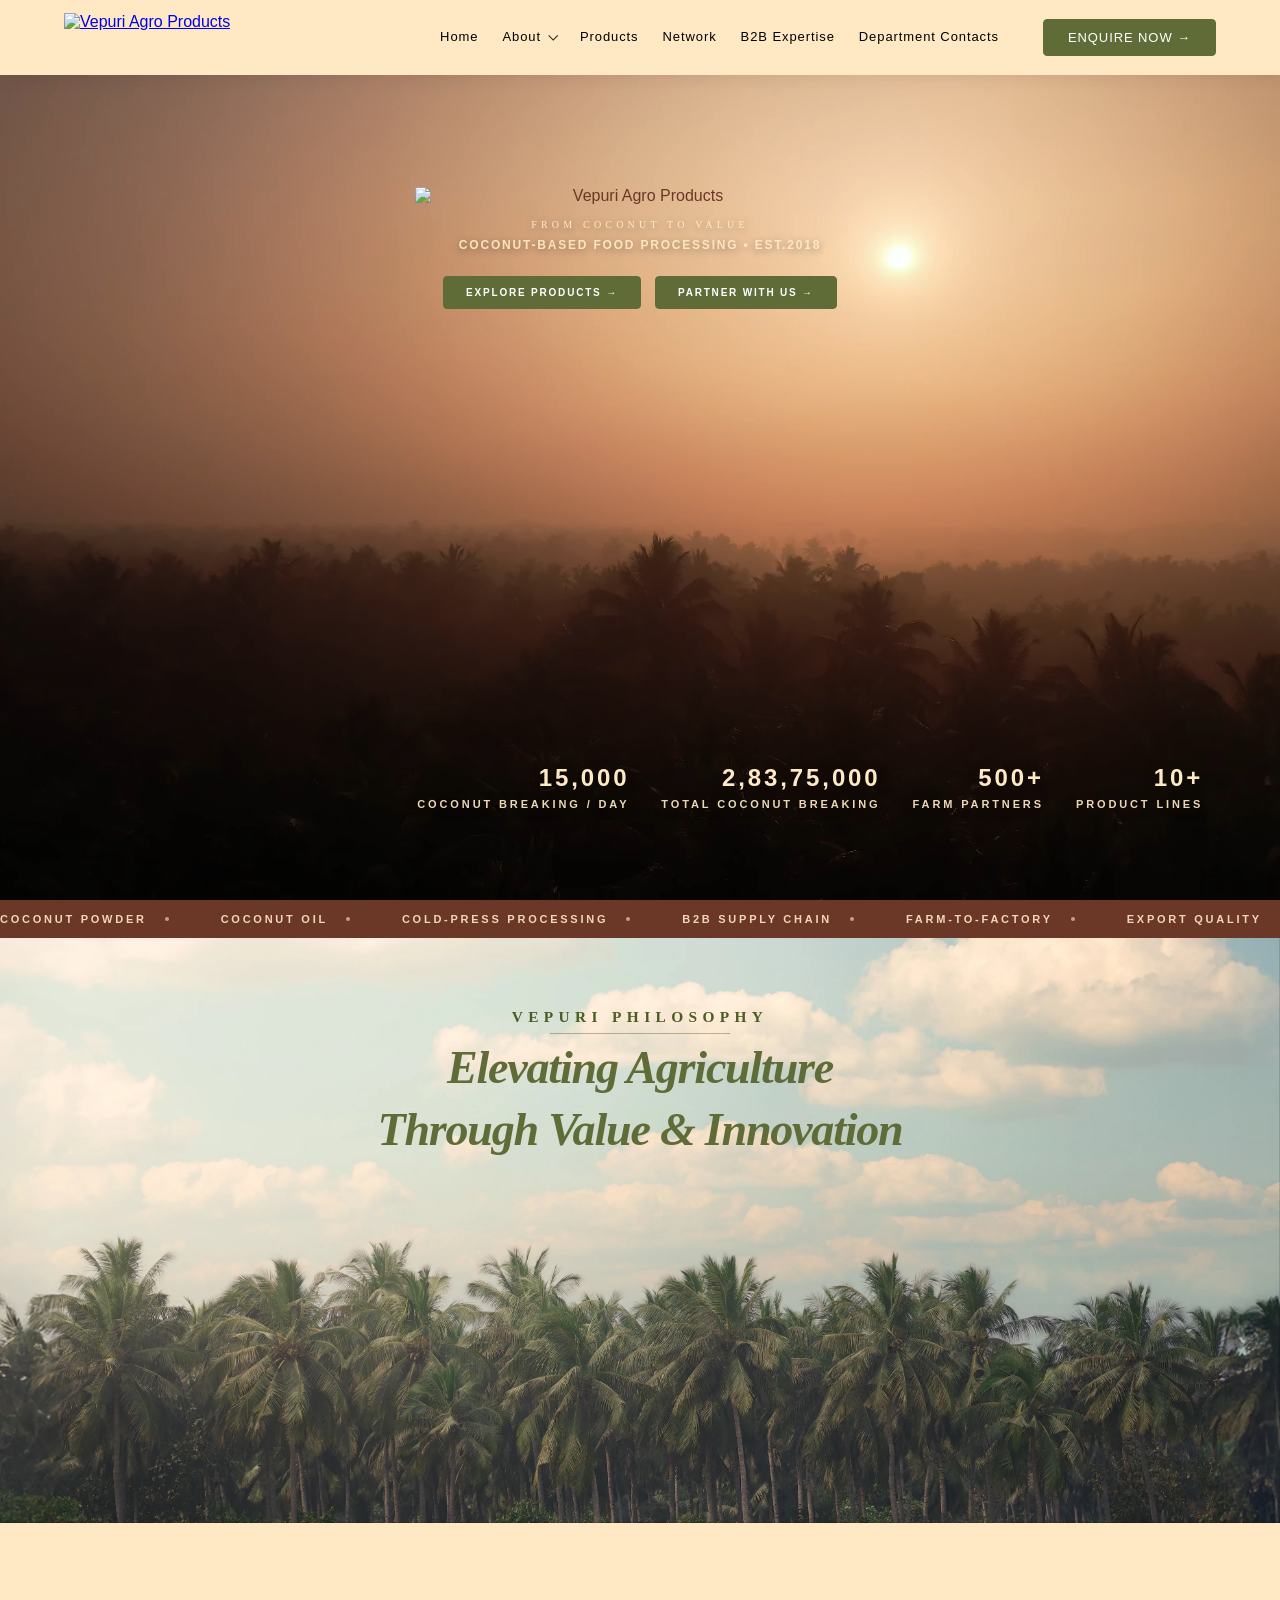
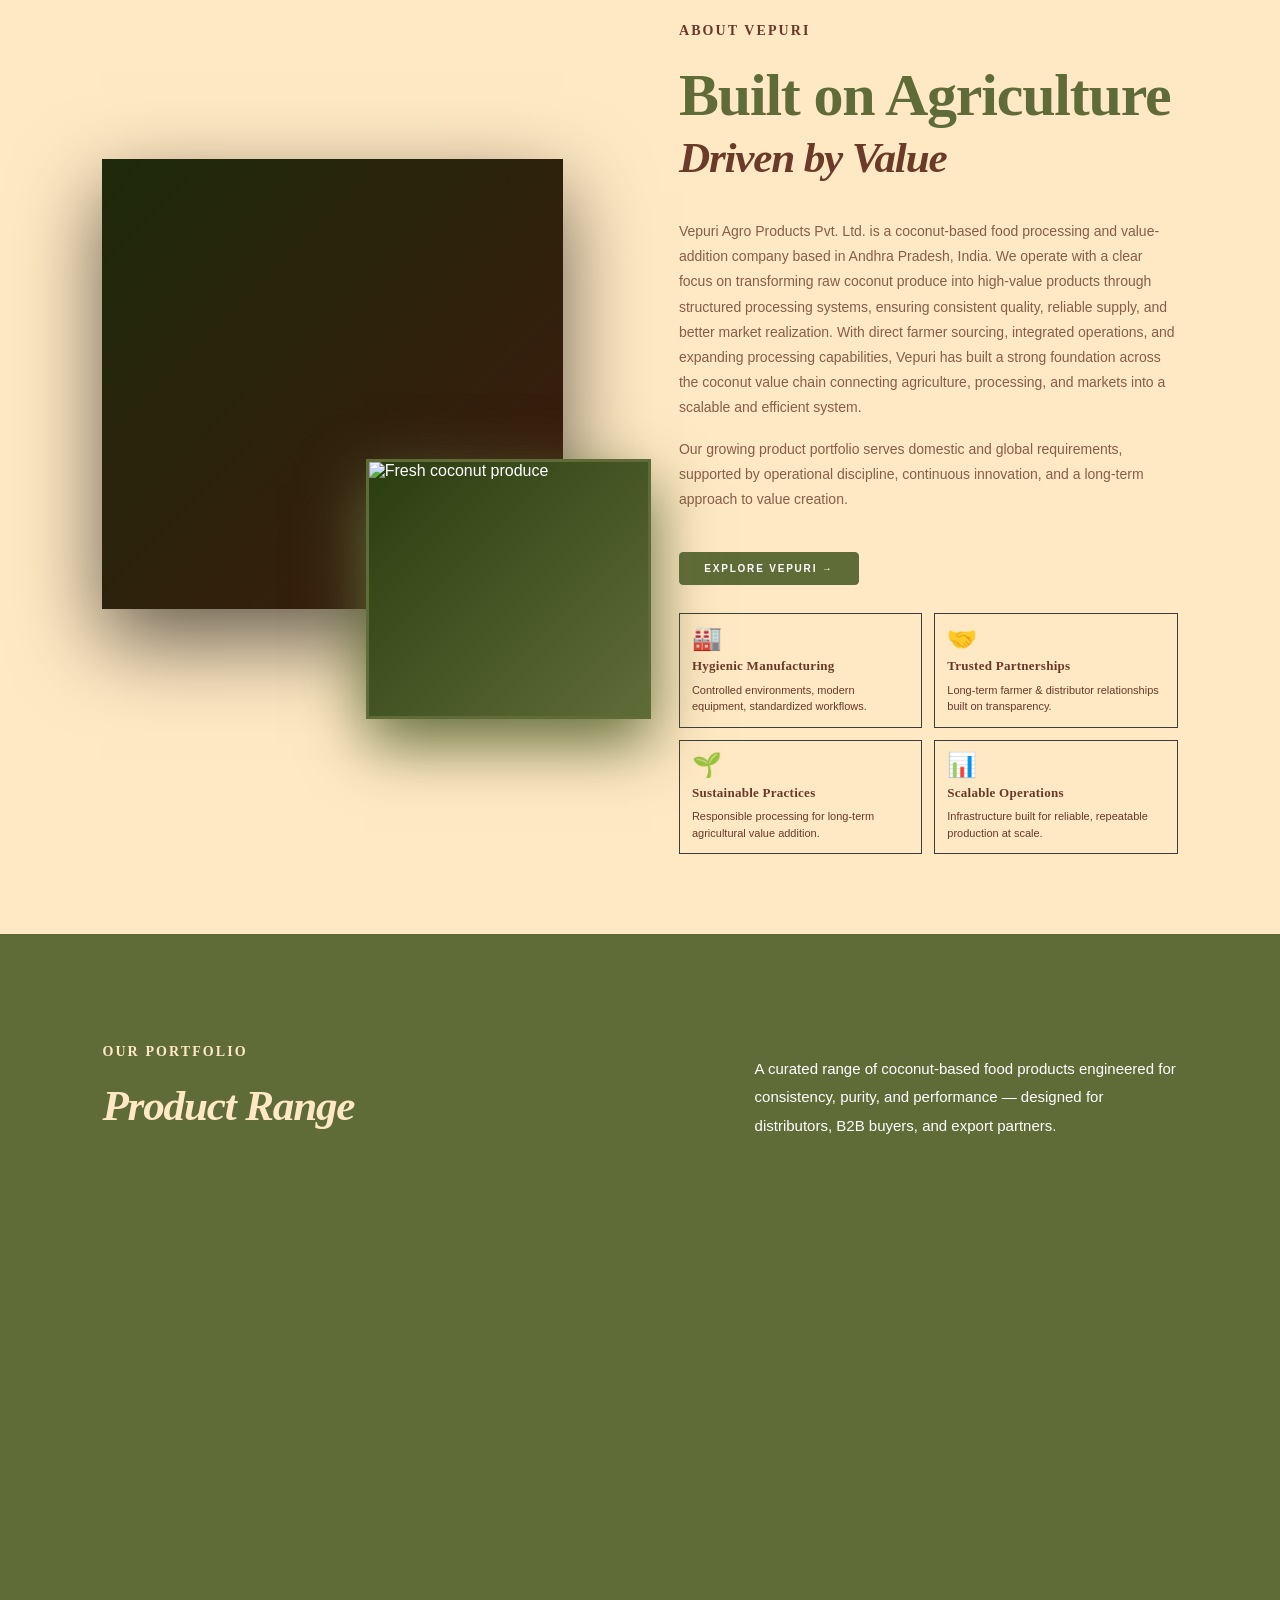
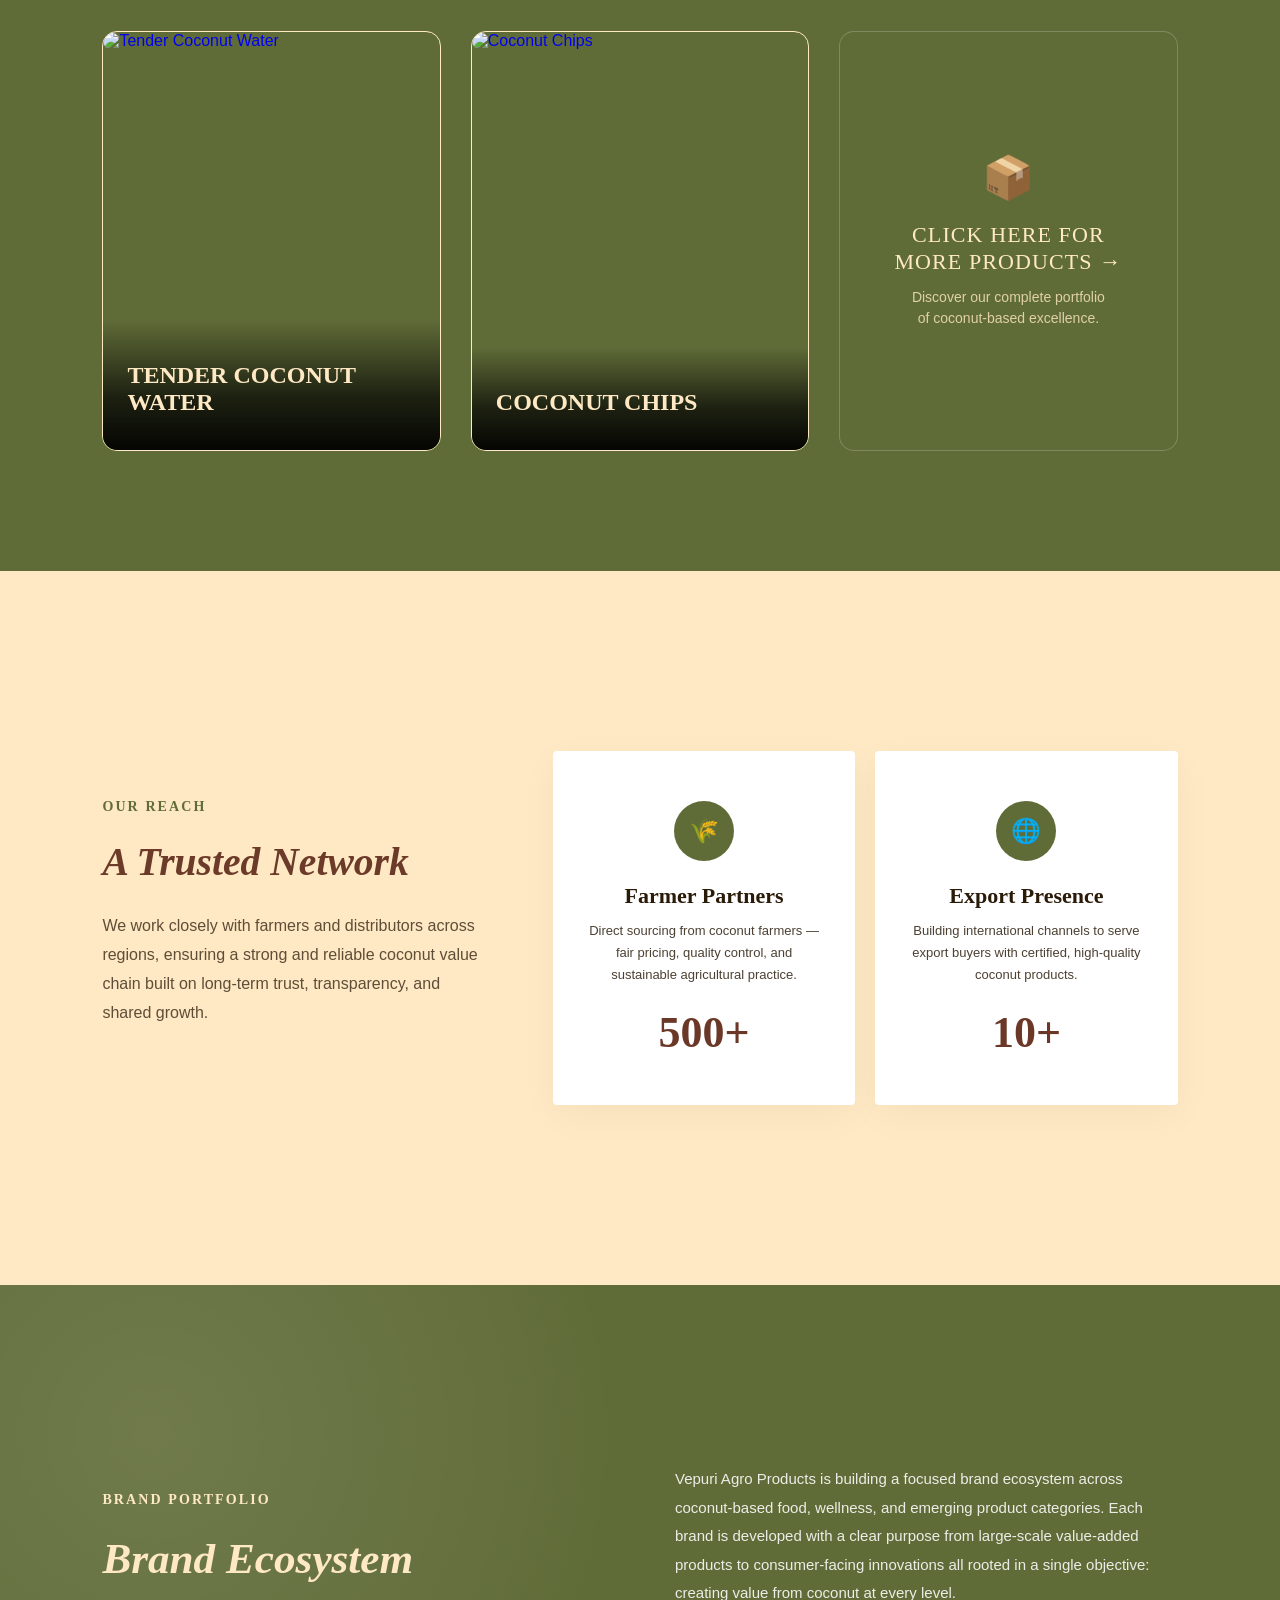
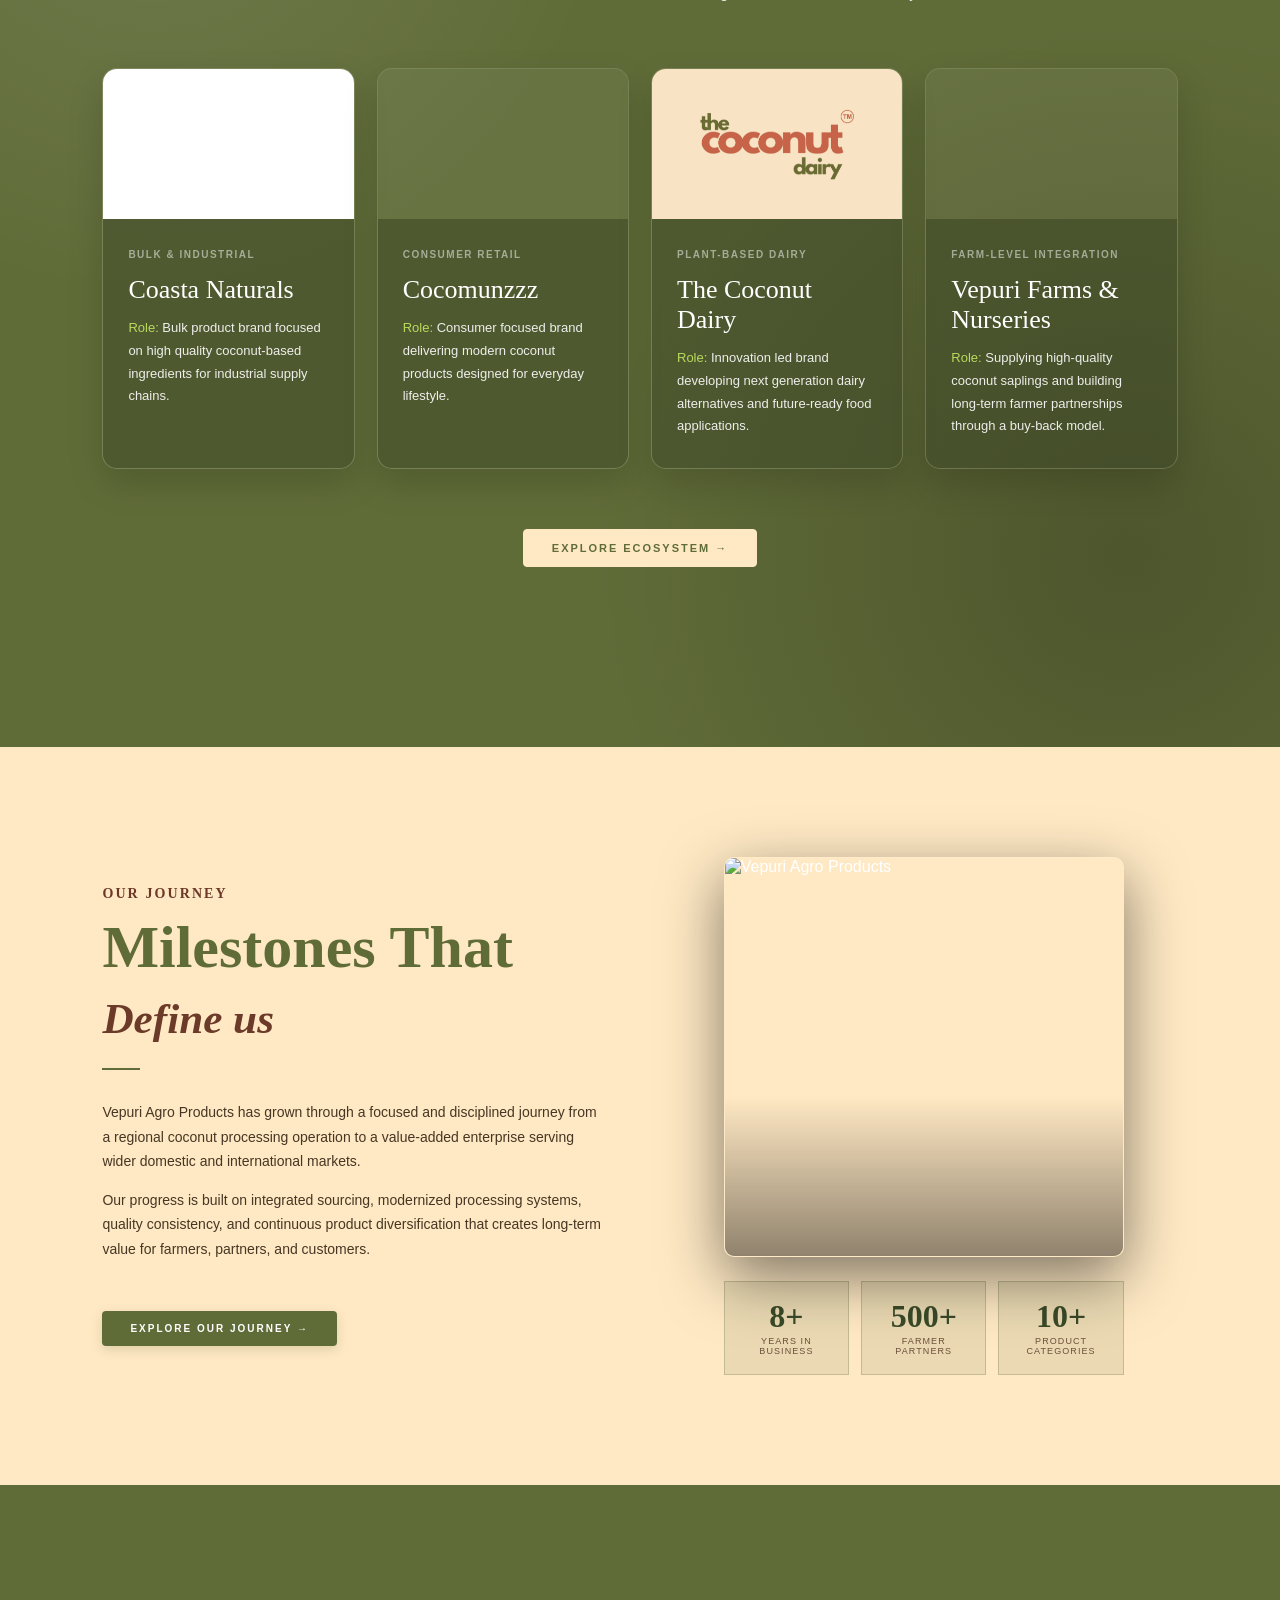
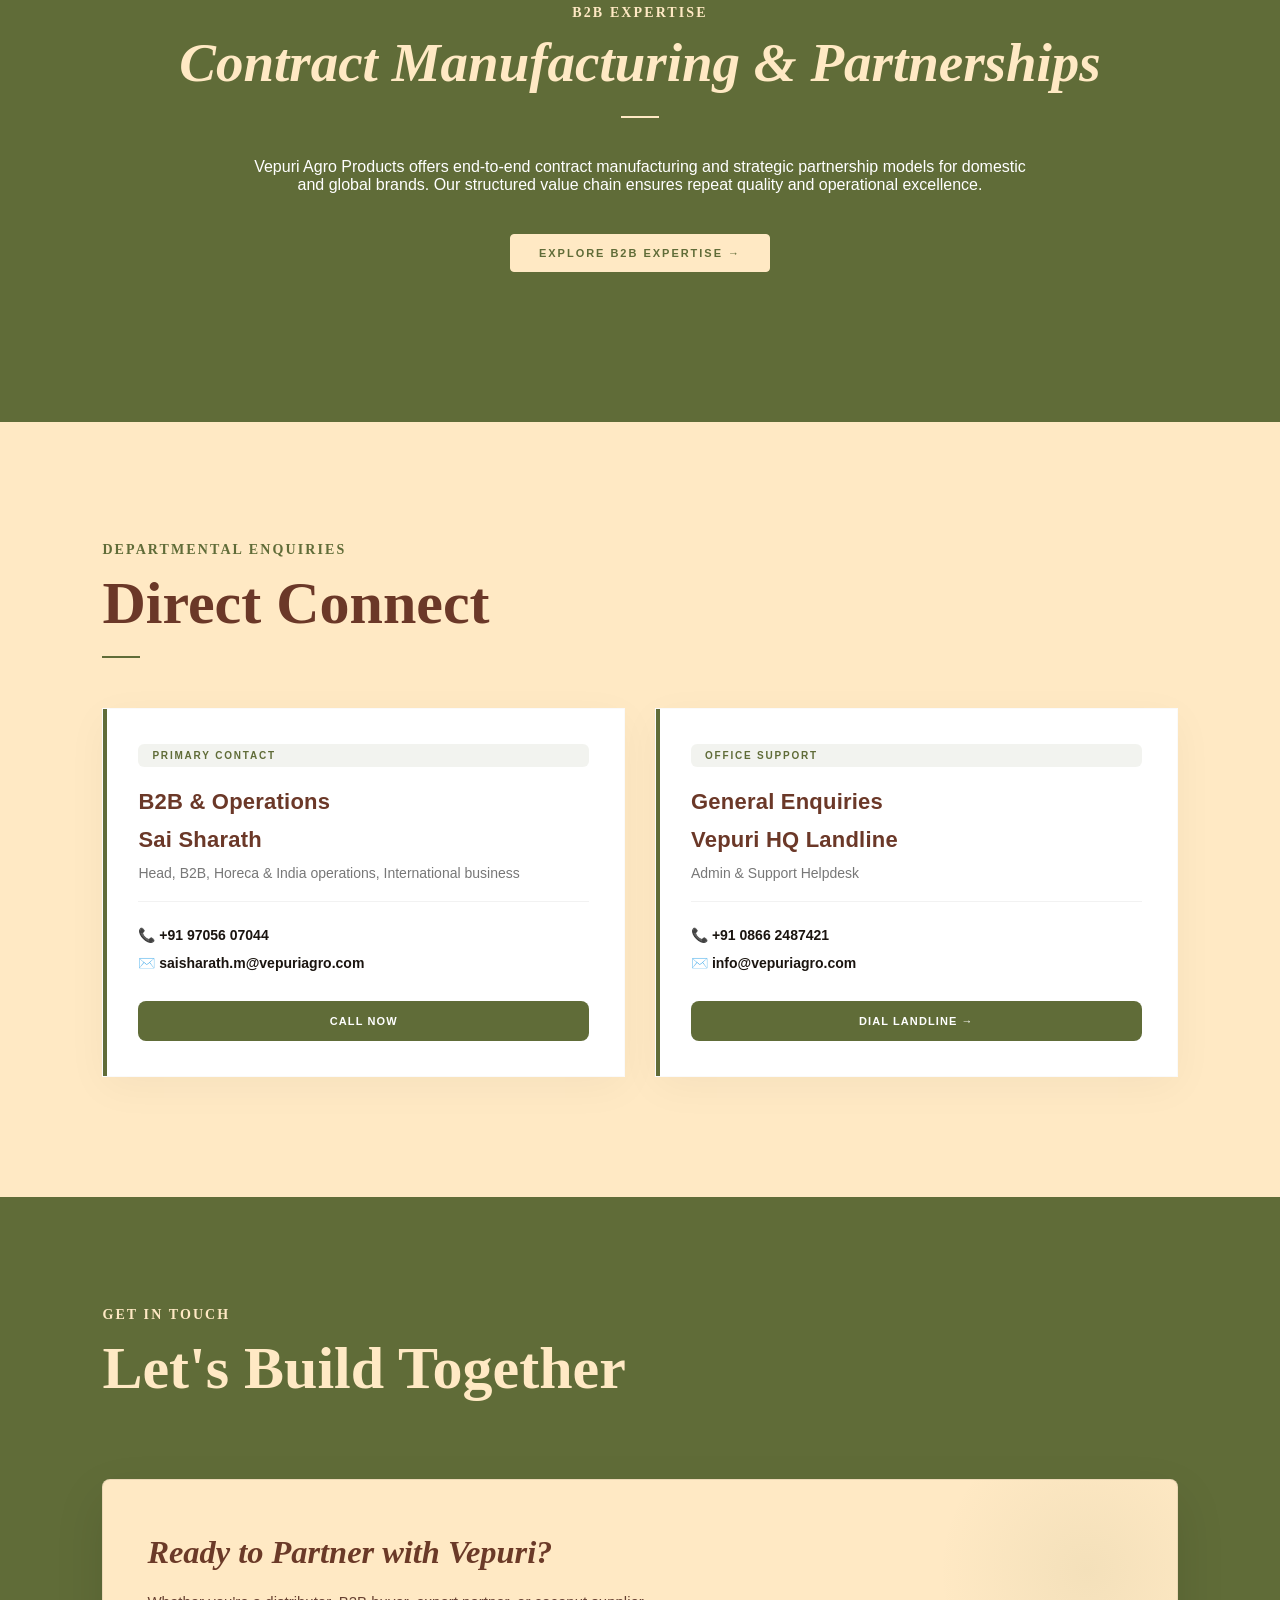
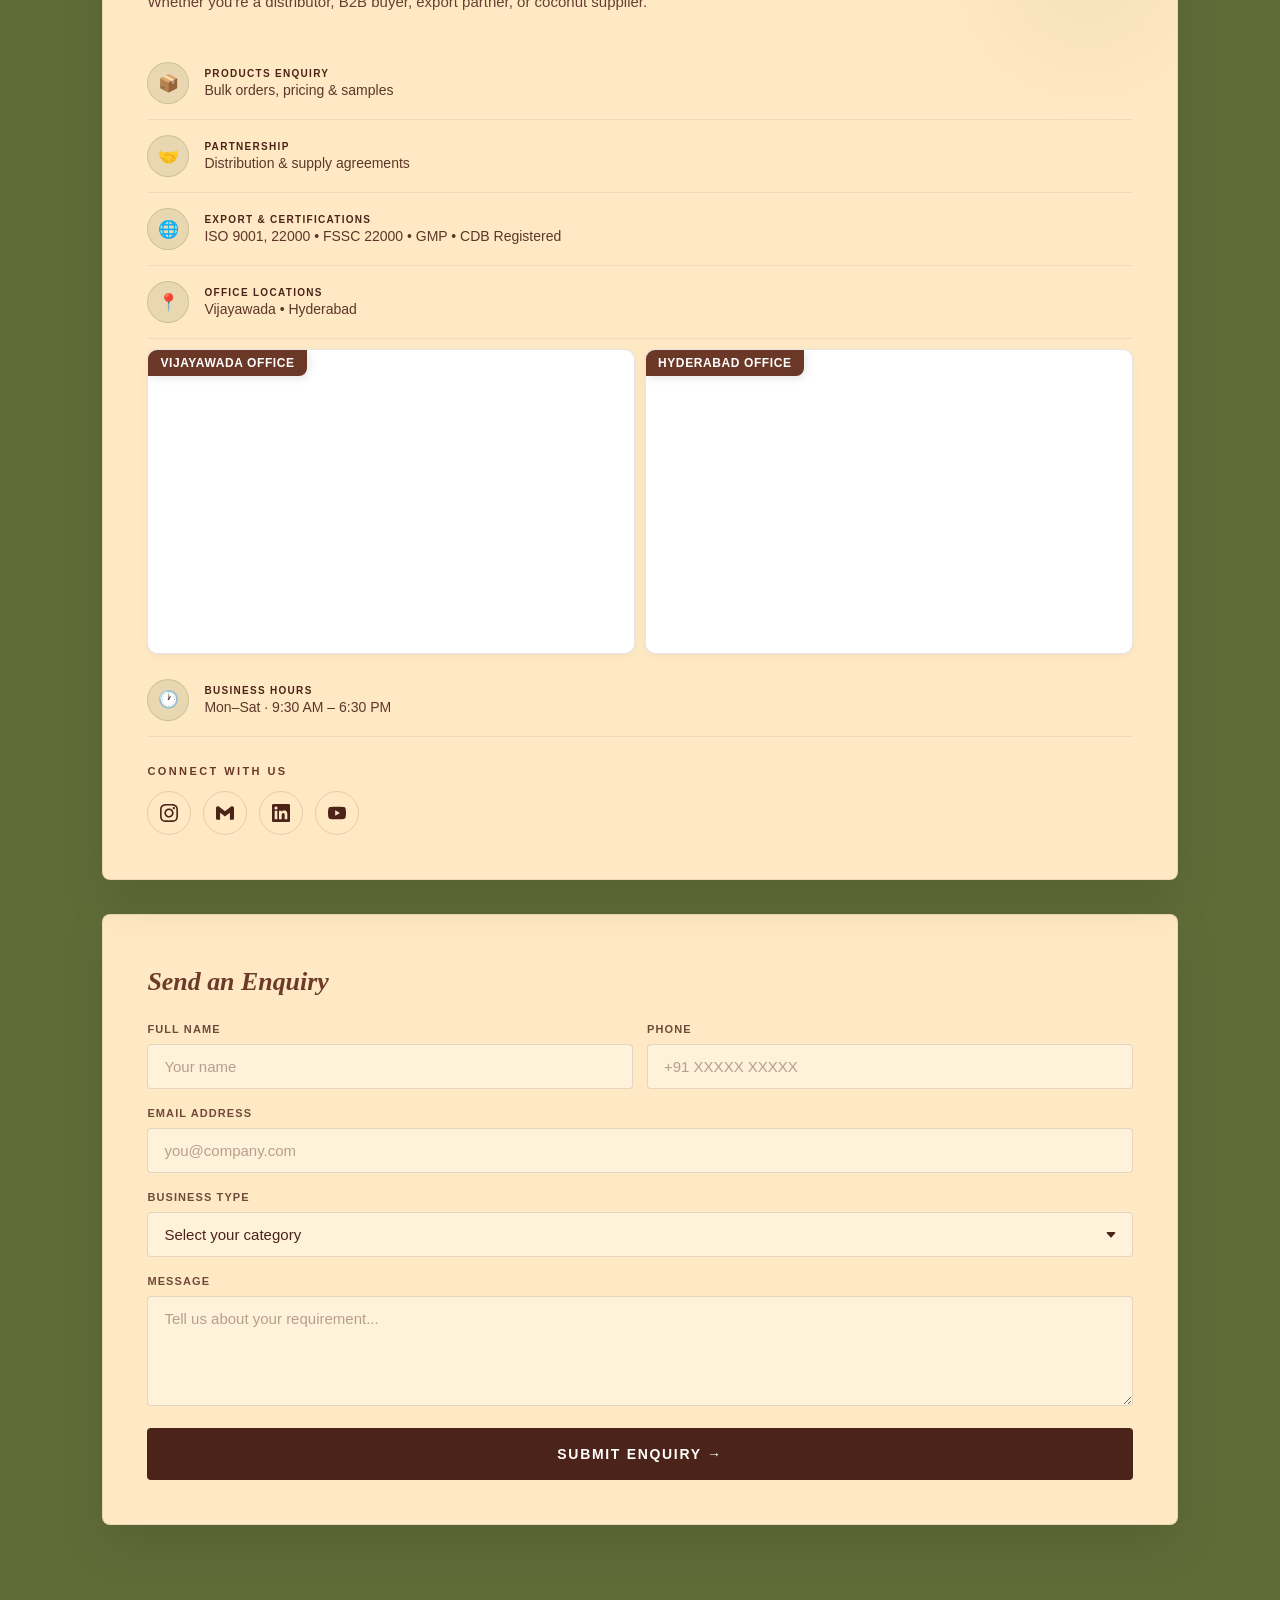
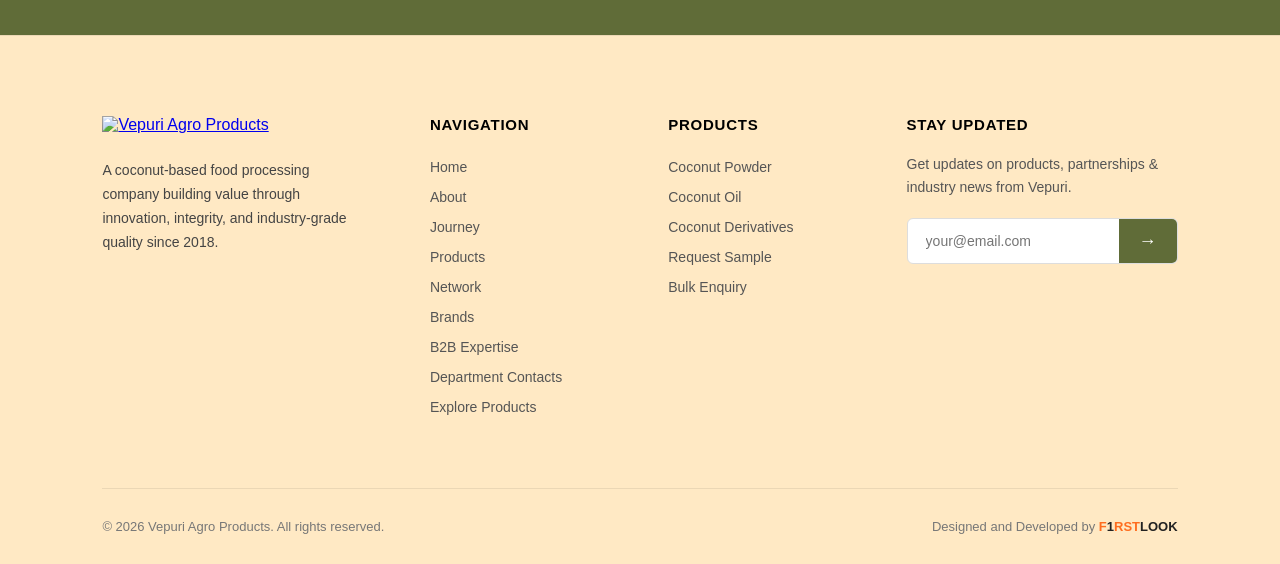
==== commit 377cfeff: "brands images updated" ====
--- a/index.html
+++ b/index.html
@@ -403,7 +403,7 @@
         </a>
         <!-- Brand 4: Vepuri Farms & Nurseries -->
         <a href="vepuri-farms.html" class="bh-card rv d1">
-          <div class="bh-media"><img src="assets/brands/vepuri farms.webp" alt="Vepuri Farms & Nurseries" width="600" height="360"
+          <div class="bh-media"><img src="assets/brands/Vepuri Farms (2).webp" alt="Vepuri Farms & Nurseries" width="600" height="360"
               loading="lazy" decoding="async"></div>
           <div class="bh-content">
             <span class="bh-tag">FARM-LEVEL INTEGRATION</span>
--- a/index.css
+++ b/index.css
@@ -15,15 +15,12 @@
 
 /* PERFORMANCE: Render segments only when visible */
 section {
-  content-visibility: auto;
-  contain-intrinsic-size: 1px 500px;
   border-radius: 0 !important;
 }
 
 #hero,
 nav,
 footer {
-  content-visibility: visible;
 }
 
 * {
@@ -114,8 +111,6 @@
 #dept-contacts,
 #contact,
 footer {
-  content-visibility: auto;
-  contain-intrinsic-size: 800px;
 }
 
 /* Offset anchor scroll targets for the fixed 75px nav */
@@ -126,7 +121,8 @@
 #achievements,
 #contract-mfg,
 #dept-contacts,
-#contact {
+#contact,
+#enquiryForm {
   scroll-margin-top: 80px;
 }
 
